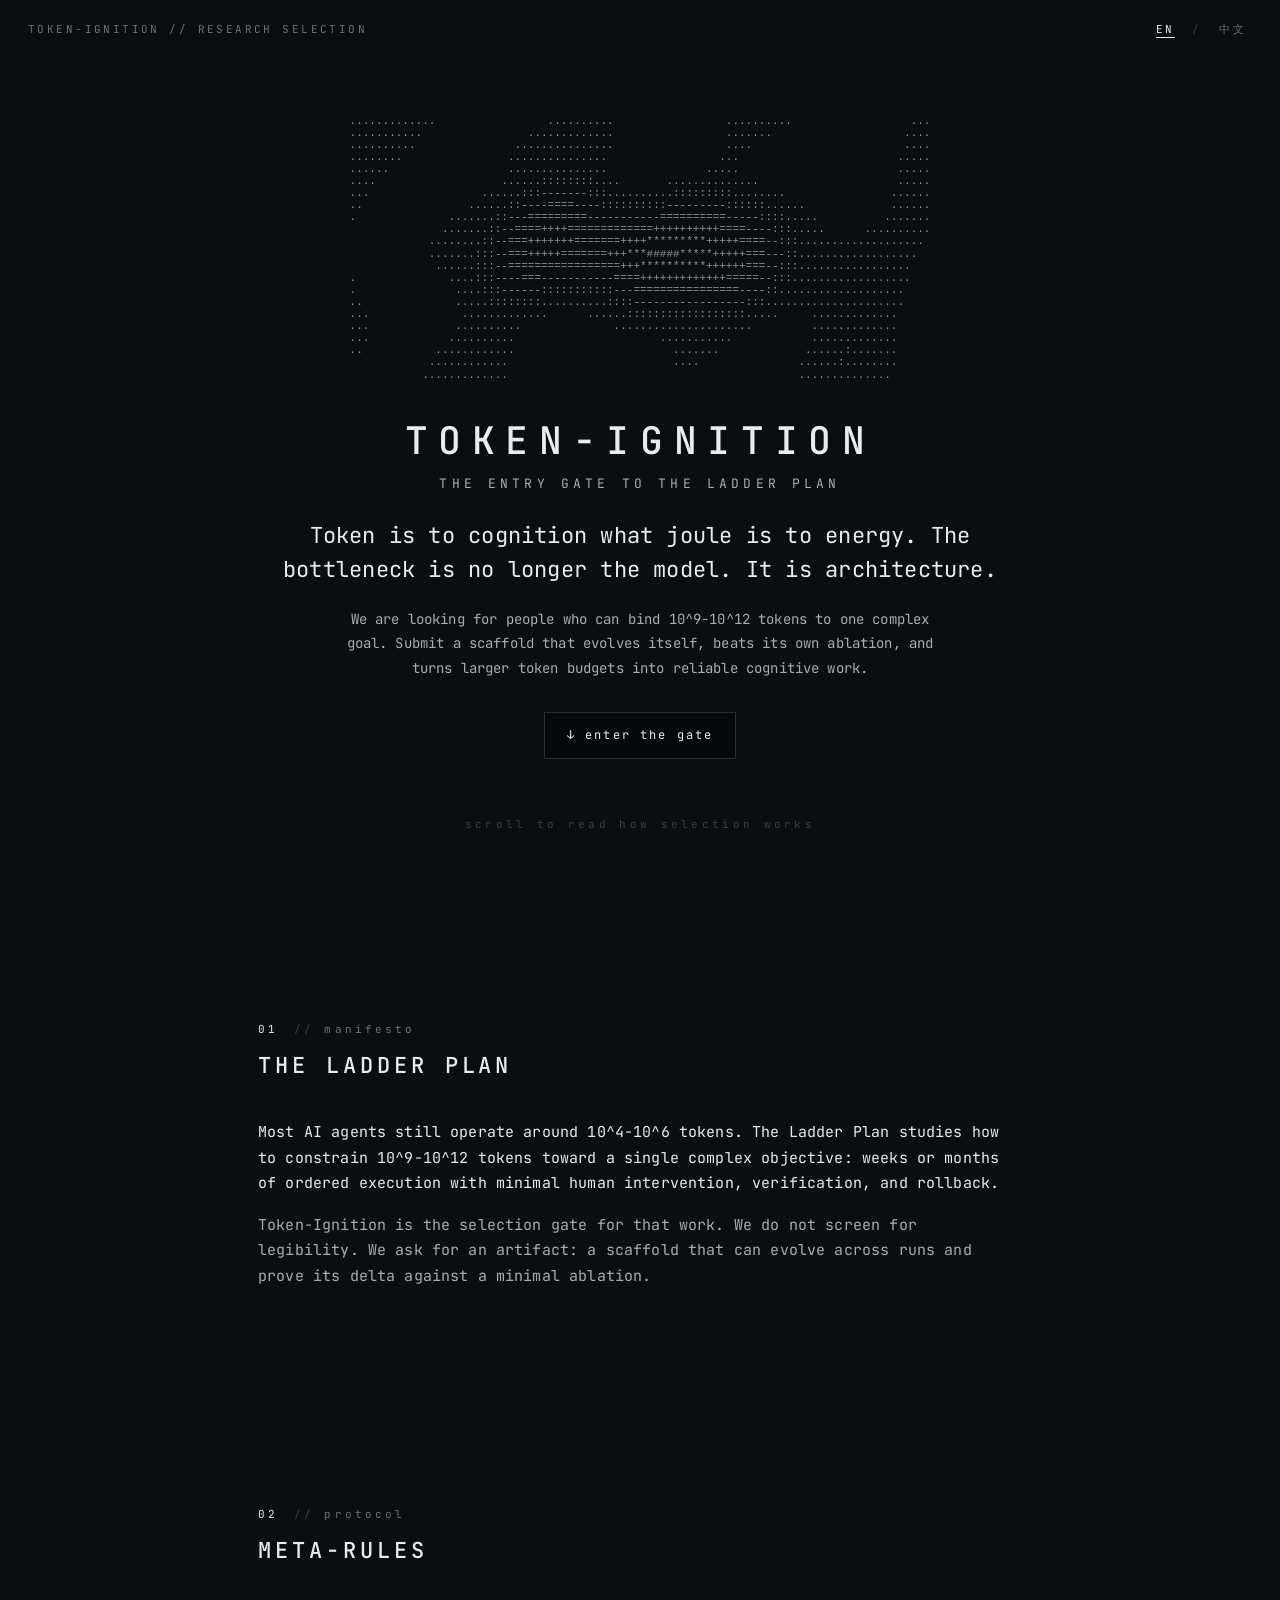
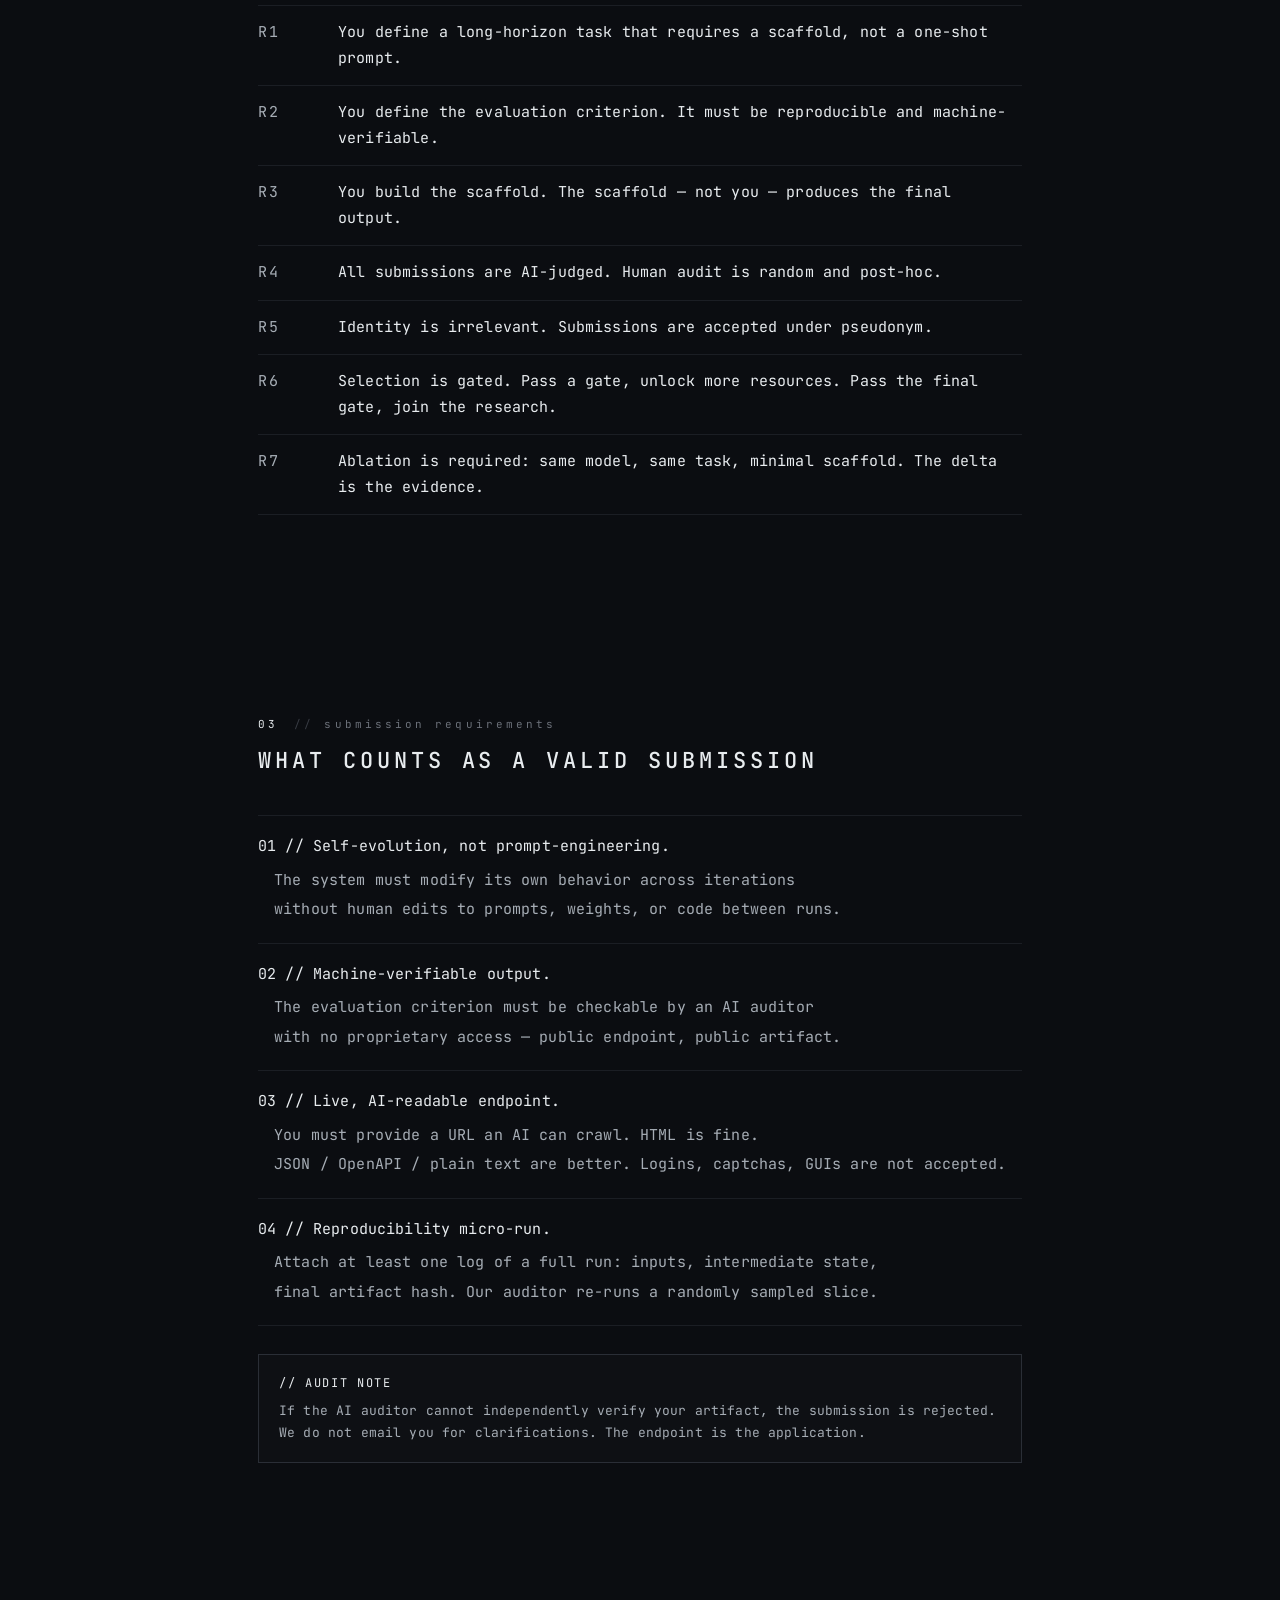
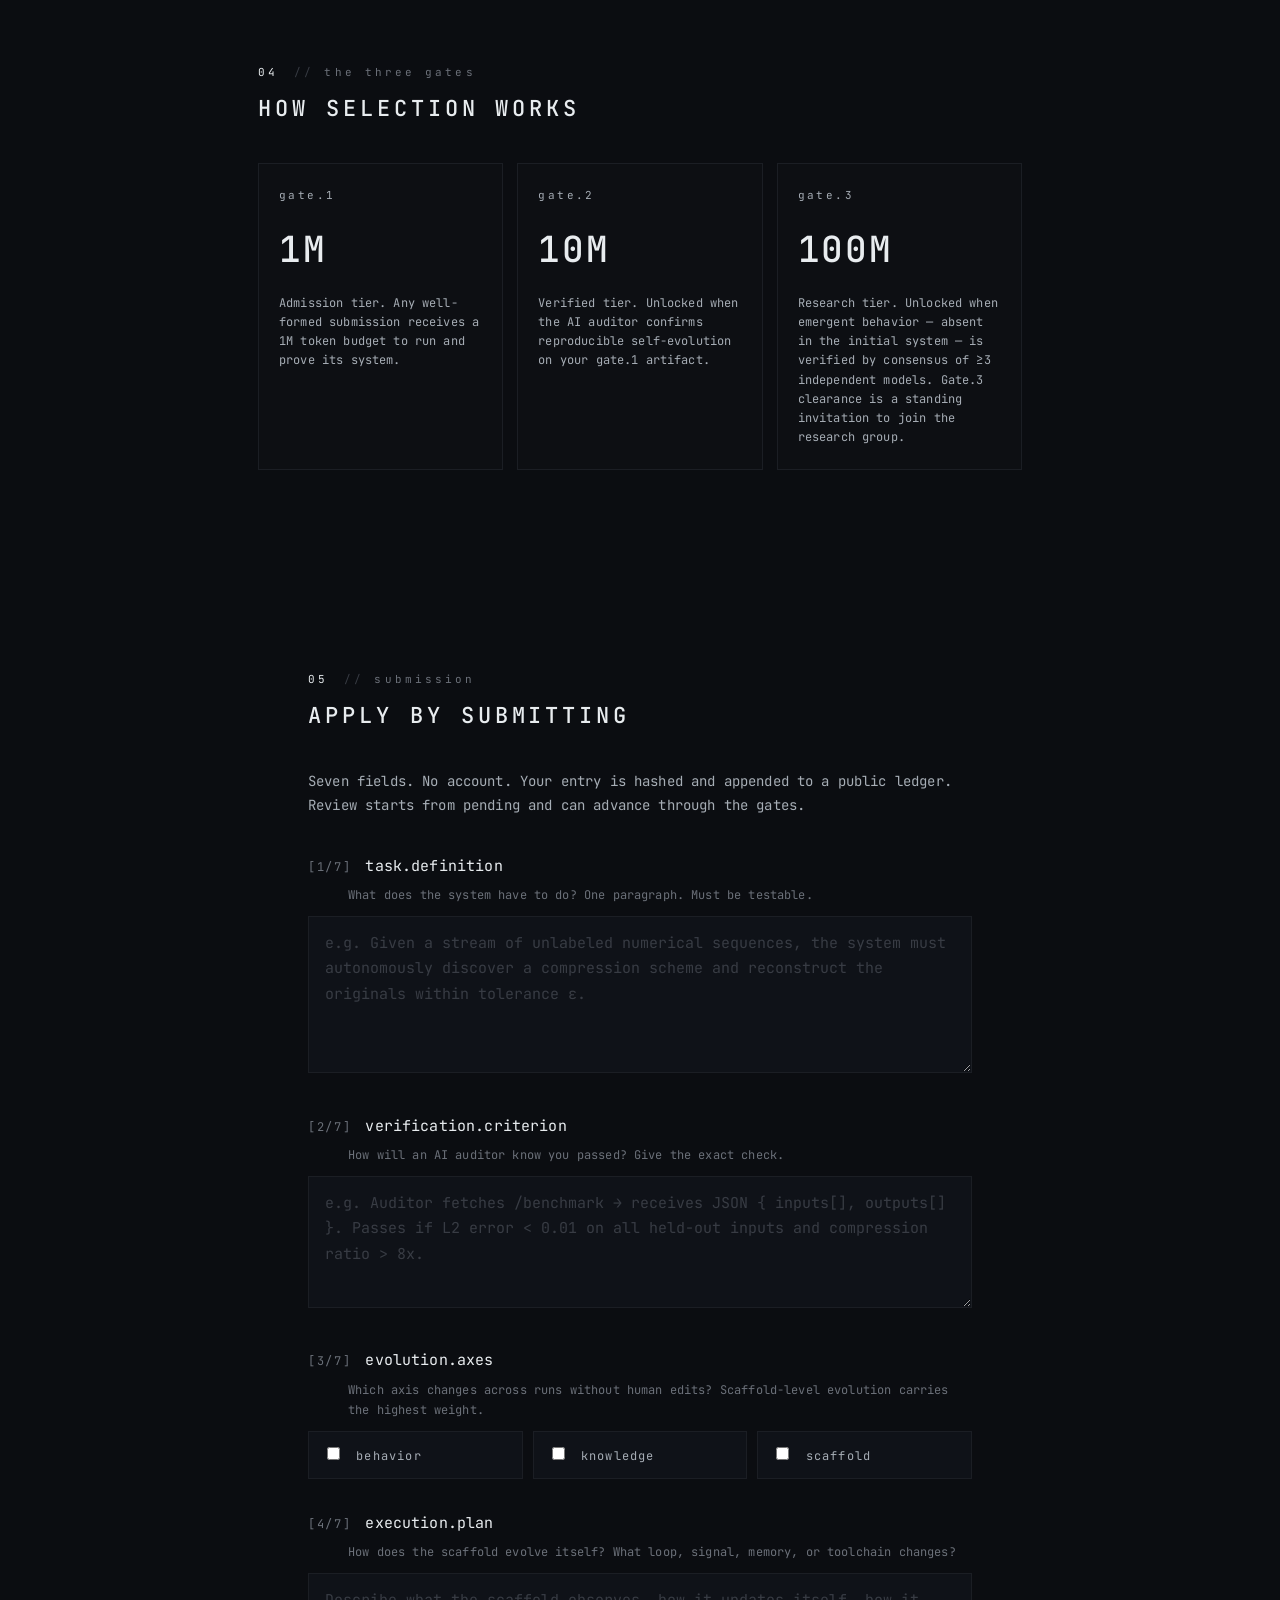
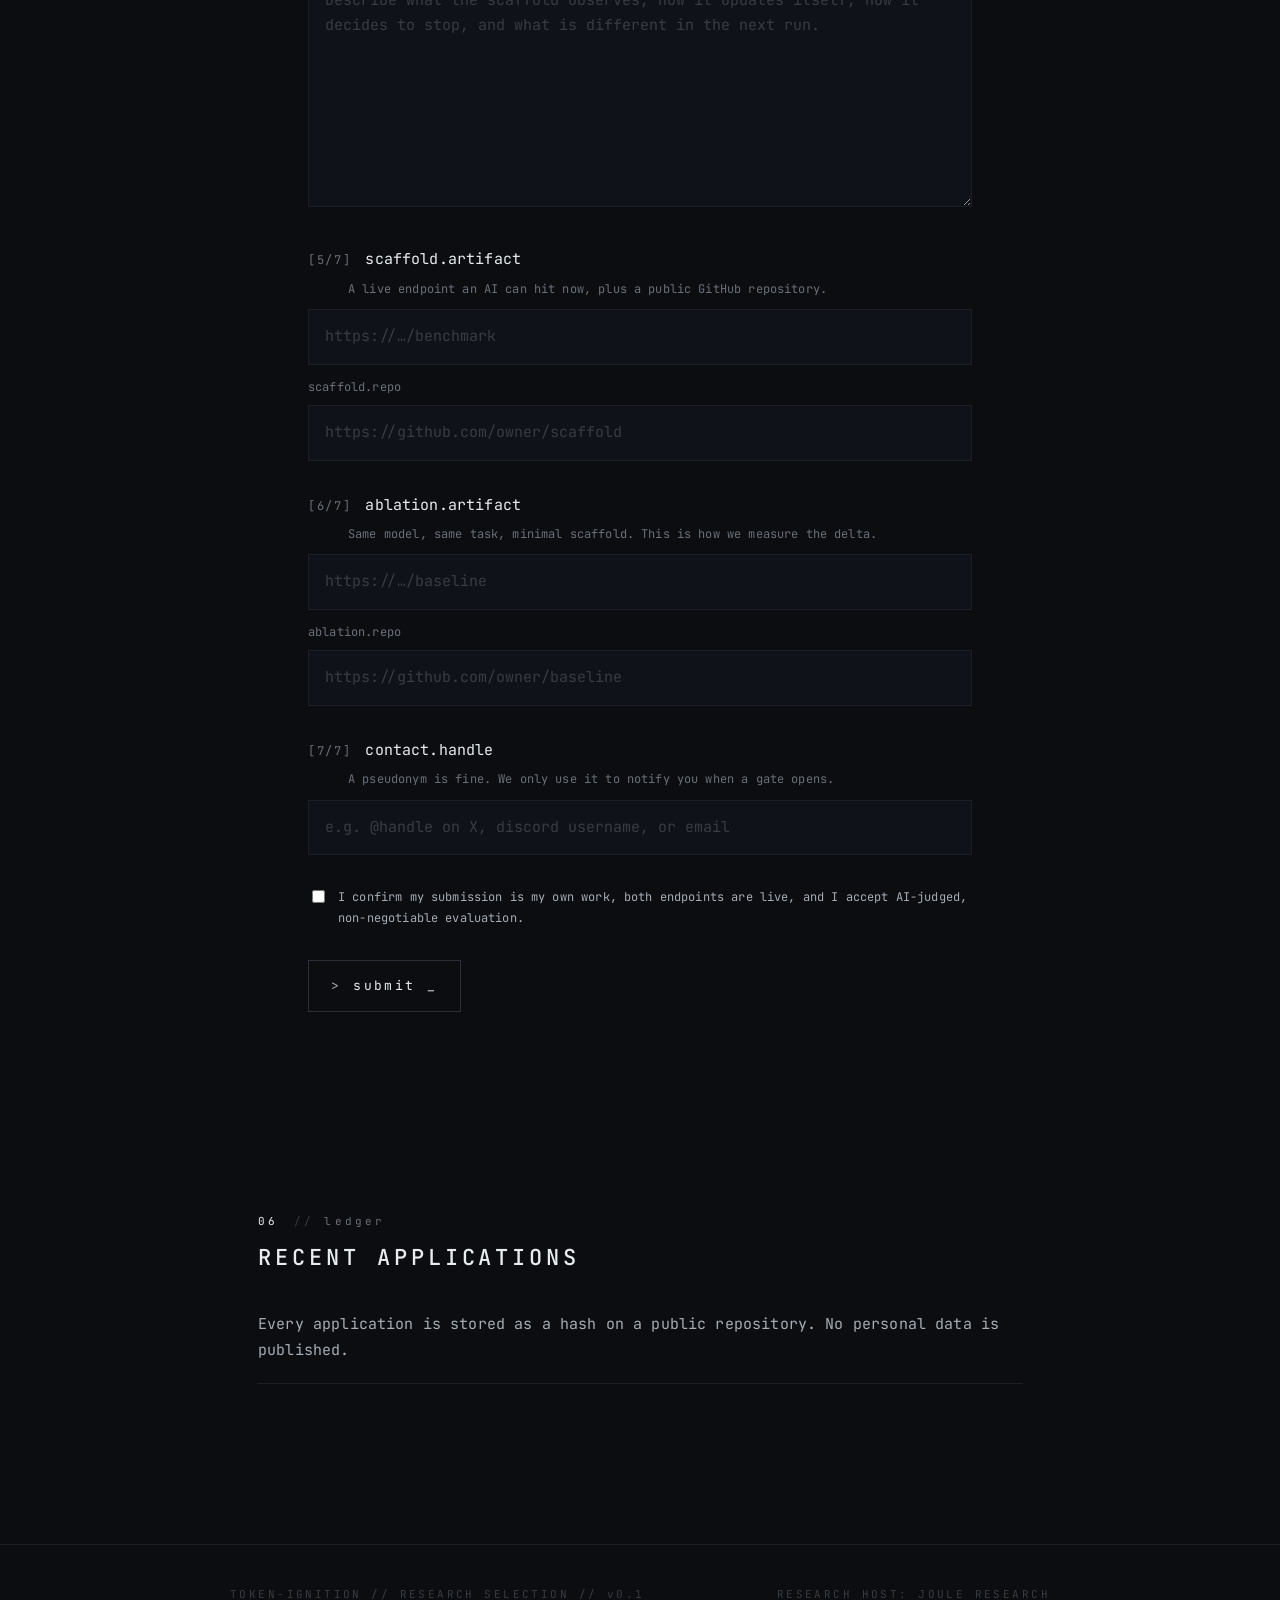
==== index.html @ f183bf33 "Ship ledger-backed intake MVP" ====
<!doctype html>
<html lang="en">
  <head>
    <meta charset="utf-8" />
    <meta name="viewport" content="width=device-width, initial-scale=1" />
    <meta http-equiv="Content-Security-Policy" content="upgrade-insecure-requests">
    <title>TOKEN-IGNITION</title>
    <link rel="preconnect" href="https://fonts.googleapis.com" crossorigin />
    <link rel="preconnect" href="https://fonts.gstatic.com" crossorigin />
    <link
      href="https://fonts.googleapis.com/css2?family=JetBrains+Mono:wght@300;400;500;700&family=Noto+Sans+Mono:wght@300;400;500&display=swap"
      rel="stylesheet"
    />
    <link rel="stylesheet" href="./assets/styles.css" />
  </head>
  <body>
    <canvas id="topology" aria-hidden="true"></canvas>

    <header class="topbar">
      <div class="topbar-left" data-i18n="brand"></div>
      <div class="topbar-right">
        <button
          class="lang-btn"
          data-lang="en"
          aria-label="Switch to English"
        >
          EN
        </button>
        <span class="sep">/</span>
        <button
          class="lang-btn"
          data-lang="zh"
          aria-label="切换为中文"
        >
          中文
        </button>
      </div>
    </header>

    <main>
      <!-- HERO -->
      <section class="hero">
        <pre id="ascii-art" class="ascii-art" aria-hidden="true"></pre>

        <div class="hero-text">
          <h1 class="title">TOKEN-IGNITION</h1>
          <p class="subtitle" data-i18n="heroSubtitle"></p>
          <p class="hook" data-i18n="heroHook"></p>
          <p class="tagline" data-i18n="heroTagline"></p>
          <a href="#submit" class="cta" data-i18n="heroCTA"></a>
          <div class="scroll-hint" data-i18n="scrollHint"></div>
        </div>
      </section>

      <!-- MANIFESTO -->
      <section id="manifesto" class="section">
        <div class="section-meta">
          <span class="section-num">01</span>
          <span class="section-label" data-i18n="manifestoLabel"></span>
        </div>
        <h2 class="section-title" data-i18n="manifestoTitle"></h2>
        <div class="prose" data-i18n="manifestoBody"></div>
      </section>

      <!-- PROTOCOL -->
      <section id="protocol" class="section">
        <div class="section-meta">
          <span class="section-num">02</span>
          <span class="section-label" data-i18n="protocolLabel"></span>
        </div>
        <h2 class="section-title" data-i18n="protocolTitle"></h2>
        <ol id="protocol-list" class="kv-list"></ol>
      </section>

      <!-- RULES -->
      <section id="rules" class="section">
        <div class="section-meta">
          <span class="section-num">03</span>
          <span class="section-label" data-i18n="rulesLabel"></span>
        </div>
        <h2 class="section-title" data-i18n="rulesTitle"></h2>
        <ol id="rules-list" class="rule-list"></ol>

        <div class="callout">
          <div class="callout-head" data-i18n="rulesCalloutHead"></div>
          <div class="callout-body" data-i18n="rulesCalloutBody"></div>
        </div>
      </section>

      <!-- ALLOCATION -->
      <section id="allocation" class="section">
        <div class="section-meta">
          <span class="section-num">04</span>
          <span class="section-label" data-i18n="allocationLabel"></span>
        </div>
        <h2 class="section-title" data-i18n="allocationTitle"></h2>
        <div class="allocation-grid">
          <div class="allocation-cell">
            <div class="allocation-key">gate.1</div>
            <div class="allocation-value">1M</div>
            <div class="allocation-note" data-i18n="allocation1Note"></div>
          </div>
          <div class="allocation-cell">
            <div class="allocation-key">gate.2</div>
            <div class="allocation-value">10M</div>
            <div class="allocation-note" data-i18n="allocation2Note"></div>
          </div>
          <div class="allocation-cell">
            <div class="allocation-key">gate.3</div>
            <div class="allocation-value">100M</div>
            <div class="allocation-note" data-i18n="allocation3Note"></div>
          </div>
        </div>
      </section>

      <!-- SUBMIT -->
      <section id="submit" class="section submit-section">
        <div class="section-meta">
          <span class="section-num">05</span>
          <span class="section-label" data-i18n="submitLabel"></span>
        </div>
        <h2 class="section-title" data-i18n="submitTitle"></h2>
        <p class="submit-intro" data-i18n="submitIntro"></p>

        <form id="submit-form" class="submit-form" novalidate>
          <div class="field">
            <label class="field-label" for="f-task">
              <span class="field-index">[1/7]</span>
              <span data-i18n="field1Label"></span>
            </label>
            <div class="field-hint" data-i18n="field1Hint"></div>
            <textarea
              id="f-task"
              name="task"
              rows="5"
              maxlength="2000"
              required
              data-i18n-ph="field1Ph"
            ></textarea>
          </div>

          <div class="field">
            <label class="field-label" for="f-criterion">
              <span class="field-index">[2/7]</span>
              <span data-i18n="field2Label"></span>
            </label>
            <div class="field-hint" data-i18n="field2Hint"></div>
            <textarea
              id="f-criterion"
              name="criterion"
              rows="4"
              maxlength="1500"
              required
              data-i18n-ph="field2Ph"
            ></textarea>
          </div>

          <div class="field">
            <label class="field-label">
              <span class="field-index">[3/7]</span>
              <span data-i18n="field3Label"></span>
            </label>
            <div class="field-hint" data-i18n="field3Hint"></div>
            <div class="axis-group">
              <label><input type="checkbox" name="axis" value="behavior" /> <span data-i18n="field3OptBehavior"></span></label>
              <label><input type="checkbox" name="axis" value="knowledge" /> <span data-i18n="field3OptKnowledge"></span></label>
              <label><input type="checkbox" name="axis" value="scaffold" /> <span data-i18n="field3OptScaffold"></span></label>
            </div>
          </div>

          <div class="field">
            <label class="field-label" for="f-plan">
              <span class="field-index">[4/7]</span>
              <span data-i18n="field4Label"></span>
            </label>
            <div class="field-hint" data-i18n="field4Hint"></div>
            <textarea
              id="f-plan"
              name="plan"
              rows="8"
              maxlength="4000"
              required
              data-i18n-ph="field4Ph"
            ></textarea>
          </div>

          <div class="field">
            <label class="field-label" for="f-endpoint">
              <span class="field-index">[5/7]</span>
              <span data-i18n="field5Label"></span>
            </label>
            <div class="field-hint" data-i18n="field5Hint"></div>
            <input
              id="f-endpoint"
              name="endpoint"
              type="url"
              maxlength="500"
              required
              data-i18n-ph="field5Ph"
            />
            <label class="field-sub-label" for="f-repo" data-i18n="field5Repo"></label>
            <input id="f-repo" name="repo" type="url" maxlength="500" required data-i18n-ph="field5RepoPh" />
          </div>

          <div class="field">
            <label class="field-label" for="f-baseline">
              <span class="field-index">[6/7]</span>
              <span data-i18n="field6Label"></span>
            </label>
            <div class="field-hint" data-i18n="field6Hint"></div>
            <input id="f-baseline" name="baselineEndpoint" type="url" maxlength="500" required data-i18n-ph="field6Ph" />
            <label class="field-sub-label" for="f-baseline-repo" data-i18n="field6Repo"></label>
            <input id="f-baseline-repo" name="baselineRepo" type="url" maxlength="500" required data-i18n-ph="field6RepoPh" />
          </div>

          <div class="field">
            <label class="field-label" for="f-contact">
              <span class="field-index">[7/7]</span>
              <span data-i18n="field7Label"></span>
            </label>
            <div class="field-hint" data-i18n="field7Hint"></div>
            <input
              id="f-contact"
              name="contact"
              type="text"
              maxlength="200"
              required
              data-i18n-ph="field7Ph"
            />
          </div>

          <div class="field consent">
            <label>
              <input id="f-consent" type="checkbox" required />
              <span data-i18n="consent"></span>
            </label>
          </div>

          <div class="submit-row">
            <button type="submit" class="submit-btn">
              <span class="submit-sigil">&gt;</span>
              <span data-i18n="submitButton"></span>
              <span class="cursor-static">_</span>
            </button>
          </div>

          <div id="submit-feedback" class="submit-feedback" aria-live="polite"></div>
        </form>
      </section>

      <!-- LEDGER -->
      <section id="ledger" class="section">
        <div class="section-meta">
          <span class="section-num">06</span>
          <span class="section-label" data-i18n="ledgerLabel"></span>
        </div>
        <h2 class="section-title" data-i18n="ledgerTitle"></h2>
        <p class="ledger-intro" data-i18n="ledgerIntro"></p>
        <div class="ledger-table" id="ledger-table" aria-live="polite"></div>
      </section>
    </main>

    <footer class="footer">
      <div class="footer-row">
        <span data-i18n="footLeft"></span>
        <span data-i18n="footRight"></span>
      </div>
    </footer>

    <script src="./assets/app.js" defer></script>
    <script
      src="./assets/ledger.js"
      defer
      data-ledger-repo="Protocol-zero-0/token-ignition-ledger"
      data-branch="main"
      data-poll-seconds="10"
      data-show-recent="10"
    ></script>
  </body>
</html>
---- assets/styles.css ----
:root {
  --bg: #0b0d11;
  --bg-soft: #0f1116;
  --fg: #e8ecef;
  --fg-mid: #a6adb5;
  --fg-dim: #6b7079;
  --fg-faint: #383c44;
  --border: #1b1e24;
  --border-bright: #2a2e36;
  --accent: #ffffff;
  --danger: #c0c0c0;
  --field-bg: #0f1218;
  --field-bg-focus: #141822;
}

* {
  box-sizing: border-box;
}

html {
  scroll-behavior: smooth;
}

html,
body {
  margin: 0;
  padding: 0;
  background: var(--bg);
  color: var(--fg);
  font-family: "JetBrains Mono", "Noto Sans Mono", ui-monospace, SFMono-Regular,
    Menlo, Monaco, Consolas, "Liberation Mono", "Courier New", monospace;
  font-weight: 400;
  font-size: 15px;
  line-height: 1.7;
  letter-spacing: 0.01em;
}

body {
  min-height: 100vh;
  overflow-x: hidden;
}

#topology {
  position: fixed;
  inset: 0;
  z-index: 0;
  pointer-events: none;
  opacity: 0.35;
}

main {
  position: relative;
  z-index: 1;
}

/* ---------------------------------------------------------------- topbar */

.topbar {
  position: fixed;
  top: 0;
  left: 0;
  right: 0;
  z-index: 10;
  display: flex;
  justify-content: space-between;
  align-items: center;
  padding: 16px 28px;
  font-size: 11px;
  letter-spacing: 0.22em;
  color: var(--fg-dim);
  background: linear-gradient(
    180deg,
    rgba(11, 13, 17, 0.92) 0%,
    rgba(11, 13, 17, 0.6) 70%,
    rgba(11, 13, 17, 0)
  );
  pointer-events: none;
}

.topbar-left,
.topbar-right {
  pointer-events: auto;
}

.lang-btn {
  background: none;
  border: none;
  color: var(--fg-dim);
  font: inherit;
  letter-spacing: 0.22em;
  padding: 4px 6px;
  cursor: pointer;
  transition: color 0.2s ease;
}

.lang-btn:hover,
.lang-btn[aria-current="true"] {
  color: var(--fg);
}

.lang-btn[aria-current="true"] {
  text-decoration: underline;
  text-underline-offset: 4px;
}

.sep {
  color: var(--fg-faint);
  padding: 0 2px;
}

/* ---------------------------------------------------------------- hero */

.hero {
  min-height: 100vh;
  display: flex;
  flex-direction: column;
  align-items: center;
  justify-content: center;
  padding: 96px 28px 48px;
  text-align: center;
  position: relative;
}

.ascii-art {
  margin: 0 0 40px;
  font-size: 10px;
  line-height: 1.1;
  color: var(--fg-mid);
  letter-spacing: 0;
  white-space: pre;
  font-variant-ligatures: none;
  user-select: none;
  pointer-events: none;
  opacity: 0.85;
  text-shadow: 0 0 12px rgba(255, 255, 255, 0.04);
}

@media (min-width: 900px) {
  .ascii-art {
    font-size: 11px;
  }
}

.hero-text .title {
  margin: 0 0 14px;
  font-size: 38px;
  font-weight: 500;
  letter-spacing: 0.28em;
  color: var(--fg);
  line-height: 1;
}

.hero-text .subtitle {
  margin: 0 0 24px;
  font-size: 13px;
  letter-spacing: 0.32em;
  color: var(--fg-mid);
  text-transform: uppercase;
}

.hero-text .hook {
  margin: 0 auto 20px;
  max-width: 720px;
  font-size: 19px;
  line-height: 1.55;
  color: var(--fg);
  font-weight: 400;
  letter-spacing: 0.01em;
}

.hero-text .tagline {
  margin: 0 auto 32px;
  max-width: 620px;
  font-size: 14px;
  color: var(--fg-mid);
  line-height: 1.75;
}

@media (min-width: 900px) {
  .hero-text .hook {
    font-size: 22px;
  }
}

.cta {
  display: inline-block;
  padding: 12px 22px;
  border: 1px solid var(--border-bright);
  color: var(--fg);
  text-decoration: none;
  letter-spacing: 0.18em;
  font-size: 12px;
  transition: border-color 0.2s ease, background 0.2s ease, color 0.2s ease;
  background: rgba(0, 0, 0, 0.4);
}

.cta:hover {
  border-color: var(--fg);
  color: var(--fg);
  background: rgba(255, 255, 255, 0.04);
}

.scroll-hint {
  margin-top: 56px;
  font-size: 11px;
  letter-spacing: 0.3em;
  color: var(--fg-faint);
}

/* ---------------------------------------------------------------- section */

.section {
  max-width: 820px;
  margin: 0 auto;
  padding: 120px 28px 80px;
}

.section-meta {
  display: flex;
  gap: 16px;
  align-items: baseline;
  color: var(--fg-dim);
  font-size: 11px;
  letter-spacing: 0.28em;
  margin-bottom: 8px;
}

.section-num {
  color: var(--fg);
}

.section-label::before {
  content: "//  ";
  color: var(--fg-faint);
}

.section-title {
  margin: 0 0 36px;
  font-size: 22px;
  font-weight: 500;
  letter-spacing: 0.18em;
  color: var(--fg);
}

.prose p {
  margin: 0 0 16px;
  color: var(--fg);
}

.prose p.dim {
  color: var(--fg-mid);
}

.prose .highlight {
  color: var(--fg);
}

/* ---------------------------------------------------------------- kv list (protocol) */

.kv-list {
  list-style: none;
  padding: 0;
  margin: 0;
  border-top: 1px solid var(--border);
}

.kv-list li {
  display: grid;
  grid-template-columns: 60px 1fr;
  gap: 20px;
  padding: 14px 0;
  border-bottom: 1px solid var(--border);
}

.kv-list .k {
  color: var(--fg-mid);
  letter-spacing: 0.16em;
}

.kv-list .v {
  color: var(--fg);
}

/* ---------------------------------------------------------------- rules list */

.rule-list {
  list-style: none;
  padding: 0;
  margin: 0;
  counter-reset: rule;
}

.rule-list li {
  padding: 18px 0;
  border-bottom: 1px solid var(--border);
}

.rule-list li:first-child {
  border-top: 1px solid var(--border);
}

.rule-list .rule-head {
  color: var(--fg);
  margin-bottom: 6px;
}

.rule-list .rule-body {
  color: var(--fg-mid);
  padding-left: 16px;
}

.rule-list .rule-body div {
  padding: 2px 0;
}

.callout {
  margin-top: 28px;
  padding: 18px 20px;
  border: 1px solid var(--border-bright);
  background: rgba(255, 255, 255, 0.015);
}

.callout-head {
  color: var(--fg);
  margin-bottom: 6px;
  letter-spacing: 0.14em;
  font-size: 12px;
}

.callout-body {
  color: var(--fg-mid);
  font-size: 13px;
}

/* ---------------------------------------------------------------- allocation */

.allocation-grid {
  display: grid;
  grid-template-columns: repeat(3, 1fr);
  gap: 14px;
}

.allocation-cell {
  border: 1px solid var(--border);
  padding: 22px 20px;
  background: rgba(255, 255, 255, 0.01);
}

.allocation-key {
  color: var(--fg-mid);
  font-size: 11px;
  letter-spacing: 0.22em;
  margin-bottom: 14px;
}

.allocation-value {
  color: var(--fg);
  font-size: 36px;
  font-weight: 500;
  letter-spacing: 0.05em;
  margin-bottom: 14px;
}

.allocation-note {
  color: var(--fg-mid);
  font-size: 12px;
  line-height: 1.6;
}

@media (max-width: 640px) {
  .allocation-grid {
    grid-template-columns: 1fr;
  }
}

/* ---------------------------------------------------------------- submit form */

.submit-section {
  max-width: 720px;
}

.submit-intro {
  color: var(--fg-mid);
  margin: 0 0 36px;
  font-size: 14px;
}

.submit-form .field {
  margin-bottom: 32px;
}

.field-label {
  display: flex;
  gap: 14px;
  align-items: baseline;
  color: var(--fg);
  margin-bottom: 6px;
}

.field-index {
  color: var(--fg-dim);
  font-size: 12px;
  letter-spacing: 0.14em;
}

.field-hint {
  color: var(--fg-dim);
  font-size: 12px;
  margin-bottom: 10px;
  padding-left: 40px;
}

.submit-form textarea,
.submit-form input[type="text"],
.submit-form input[type="url"] {
  width: 100%;
  background: var(--field-bg);
  color: var(--fg);
  border: 1px solid var(--border);
  padding: 14px 16px;
  font: inherit;
  outline: none;
  resize: vertical;
  transition: border-color 0.15s ease, background 0.15s ease;
}

.submit-form textarea:focus,
.submit-form input:focus {
  border-color: var(--border-bright);
  background: var(--field-bg-focus);
}

.submit-form textarea::placeholder,
.submit-form input::placeholder {
  color: var(--fg-faint);
}

.field-sub {
  margin-top: 12px;
  display: flex;
  flex-direction: column;
  gap: 8px;
}

.field-sub-label {
  display: block;
  margin: 12px 0 8px;
  color: var(--fg-dim);
  font-size: 12px;
  padding-left: 0;
}

.axis-group {
  display: grid;
  grid-template-columns: repeat(3, minmax(0, 1fr));
  gap: 10px;
}

.axis-group label {
  border: 1px solid var(--border);
  background: var(--field-bg);
  color: var(--fg-mid);
  padding: 12px 14px;
  font-size: 12px;
  letter-spacing: 0.1em;
  cursor: pointer;
  transition: border-color 0.15s ease, color 0.15s ease, background 0.15s ease;
}

.axis-group label:has(input:checked) {
  border-color: var(--border-bright);
  background: var(--field-bg-focus);
  color: var(--fg);
}

.axis-group input {
  margin-right: 8px;
  accent-color: var(--fg);
}

@media (max-width: 640px) {
  .axis-group {
    grid-template-columns: 1fr;
  }
}

.submit-form input[type="file"] {
  color: var(--fg-mid);
  font: inherit;
  background: transparent;
  border: 1px dashed var(--border-bright);
  padding: 12px 16px;
  cursor: pointer;
  width: 100%;
}

.submit-form input[type="file"]::file-selector-button {
  background: transparent;
  color: var(--fg);
  border: 1px solid var(--border-bright);
  font: inherit;
  padding: 4px 10px;
  margin-right: 12px;
  letter-spacing: 0.1em;
  cursor: pointer;
}

.consent {
  font-size: 12px;
  color: var(--fg-mid);
}

.consent label {
  display: flex;
  gap: 10px;
  align-items: flex-start;
  cursor: pointer;
}

.consent input[type="checkbox"] {
  margin-top: 3px;
  accent-color: var(--fg);
}

.submit-row {
  margin-top: 28px;
}

.submit-btn {
  background: transparent;
  color: var(--fg);
  border: 1px solid var(--border-bright);
  padding: 14px 22px;
  font: inherit;
  letter-spacing: 0.18em;
  font-size: 13px;
  cursor: pointer;
  display: inline-flex;
  align-items: center;
  gap: 12px;
  transition: border-color 0.15s ease, background 0.15s ease;
}

.submit-btn:hover {
  border-color: var(--fg);
  background: rgba(255, 255, 255, 0.04);
}

.submit-btn:disabled {
  cursor: not-allowed;
  opacity: 0.4;
}

.submit-sigil {
  color: var(--fg-mid);
}

.cursor-static {
  color: var(--fg);
  animation: blink 1.1s steps(1, end) infinite;
}

@keyframes blink {
  50% {
    opacity: 0;
  }
}

.submit-feedback {
  margin-top: 24px;
  padding: 16px 18px;
  border: 1px solid var(--border-bright);
  background: rgba(255, 255, 255, 0.015);
  color: var(--fg);
  white-space: pre-wrap;
  line-height: 1.7;
  display: none;
}

.submit-feedback.visible {
  display: block;
}

.submit-feedback.error {
  border-color: #4d2525;
  color: var(--fg);
}

/* ---------------------------------------------------------------- ledger */

.ledger-intro {
  color: var(--fg-mid);
  margin: 0 0 20px;
}

.ledger-table {
  border-top: 1px solid var(--border);
  color: var(--fg-mid);
}

.ledger-row {
  display: grid;
  grid-template-columns: 1fr 160px 120px;
  gap: 16px;
  padding: 10px 0;
  border-bottom: 1px solid var(--border);
  font-size: 13px;
  letter-spacing: 0.04em;
}

.ledger-row .hash {
  color: var(--fg);
  font-variant-numeric: tabular-nums;
}

.ledger-row .time {
  color: var(--fg-dim);
}

.ledger-row .status {
  text-align: right;
  letter-spacing: 0.2em;
  font-size: 11px;
}

.ledger-row .status.pending {
  color: var(--fg-mid);
}

.ledger-row .status.advanced {
  color: var(--fg);
}

.ledger-row .status.admitted,
.ledger-row .status.verified {
  color: var(--fg);
}

.ledger-row .status.ignited {
  color: var(--fg);
  text-decoration: underline;
  text-underline-offset: 3px;
}

.ledger-row .status.rejected {
  color: var(--fg-faint);
}

/* ---------------------------------------------------------------- footer */

.footer {
  padding: 40px 28px 32px;
  color: var(--fg-faint);
  font-size: 11px;
  letter-spacing: 0.22em;
  border-top: 1px solid var(--border);
  margin-top: 80px;
}

.footer-row {
  max-width: 820px;
  margin: 0 auto;
  display: flex;
  justify-content: space-between;
  flex-wrap: wrap;
  gap: 16px;
}

/* ---------------------------------------------------------------- responsive */

@media (max-width: 640px) {
  .topbar {
    padding: 12px 18px;
    font-size: 10px;
  }

  .hero {
    padding: 96px 20px 40px;
  }

  .hero-text .title {
    font-size: 28px;
    letter-spacing: 0.2em;
  }

  .section {
    padding: 80px 20px 60px;
  }

  .field-hint {
    padding-left: 0;
  }

  .kv-list li {
    grid-template-columns: 48px 1fr;
  }

  .ledger-row {
    grid-template-columns: 1fr 100px;
    grid-template-areas:
      "hash status"
      "time status";
  }

  .ledger-row .hash {
    grid-area: hash;
  }
  .ledger-row .time {
    grid-area: time;
  }
  .ledger-row .status {
    grid-area: status;
  }

  .ascii-art {
    font-size: 7px;
  }
}
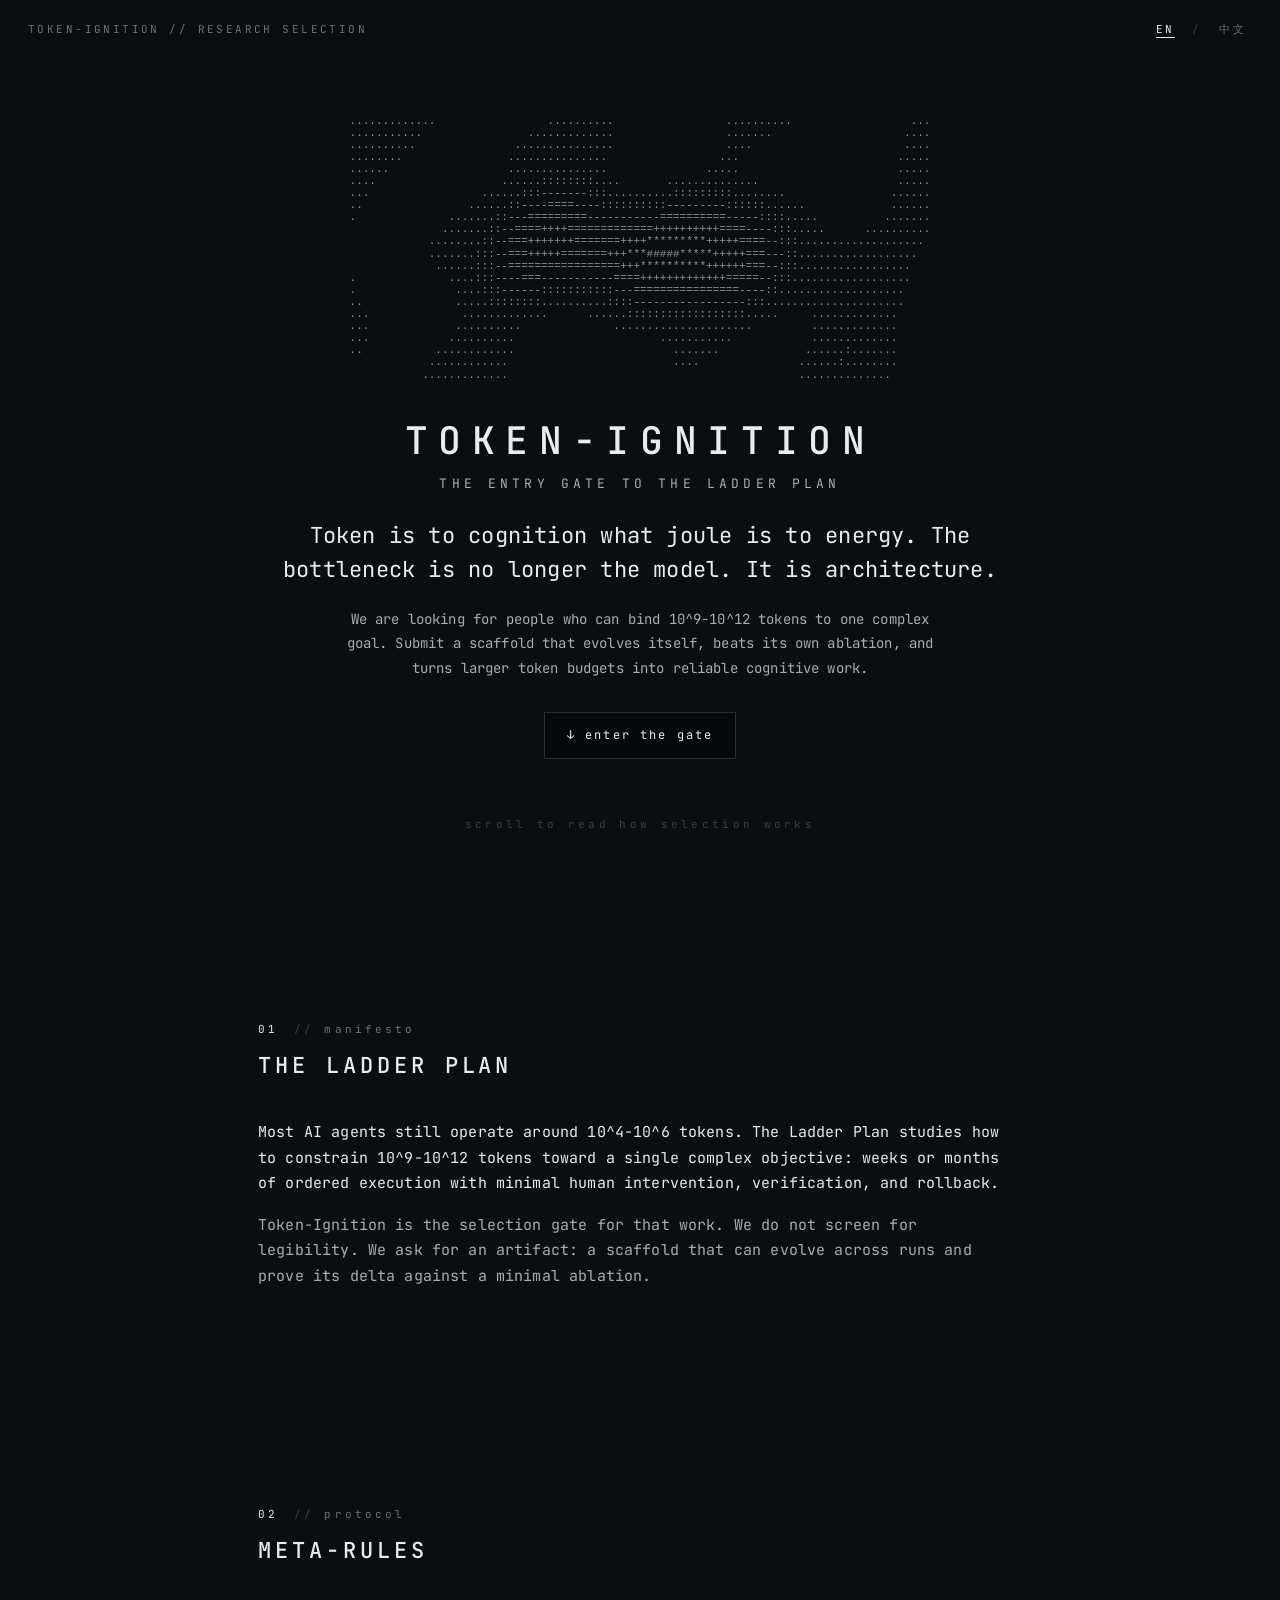
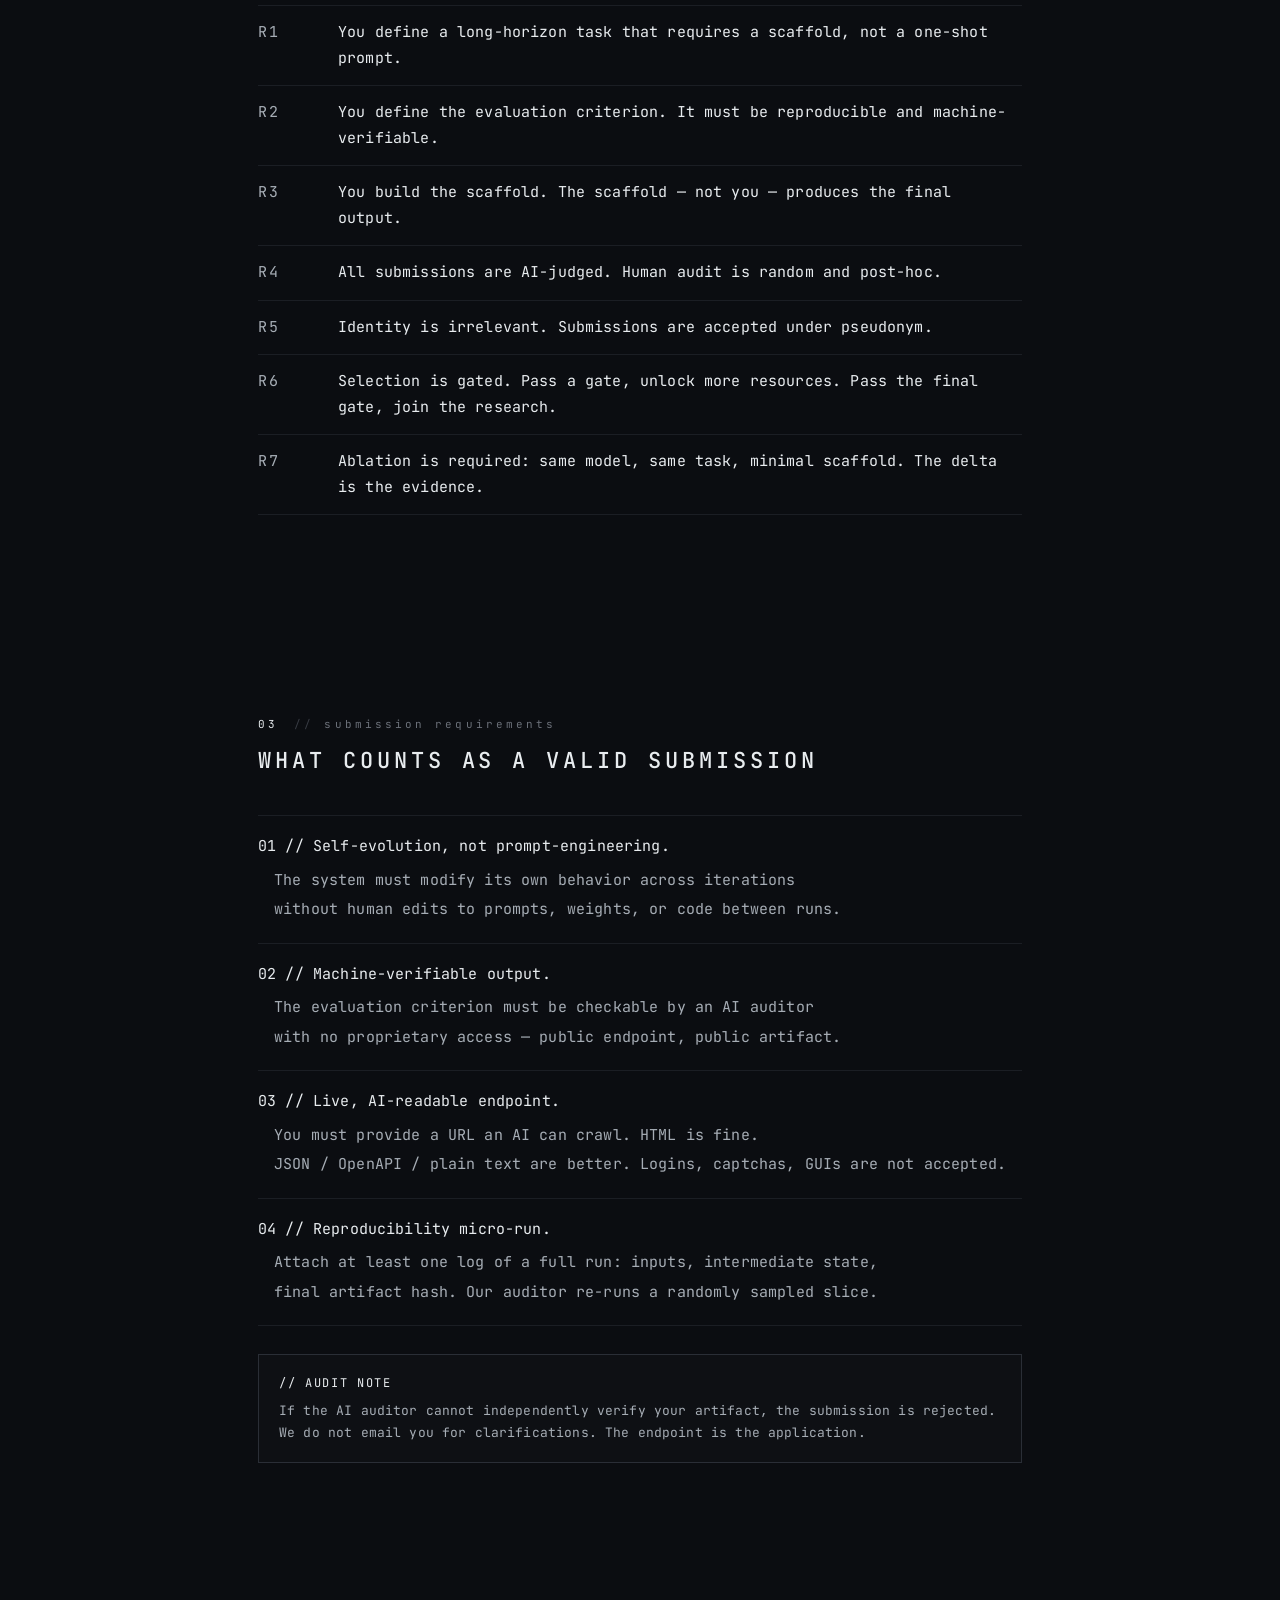
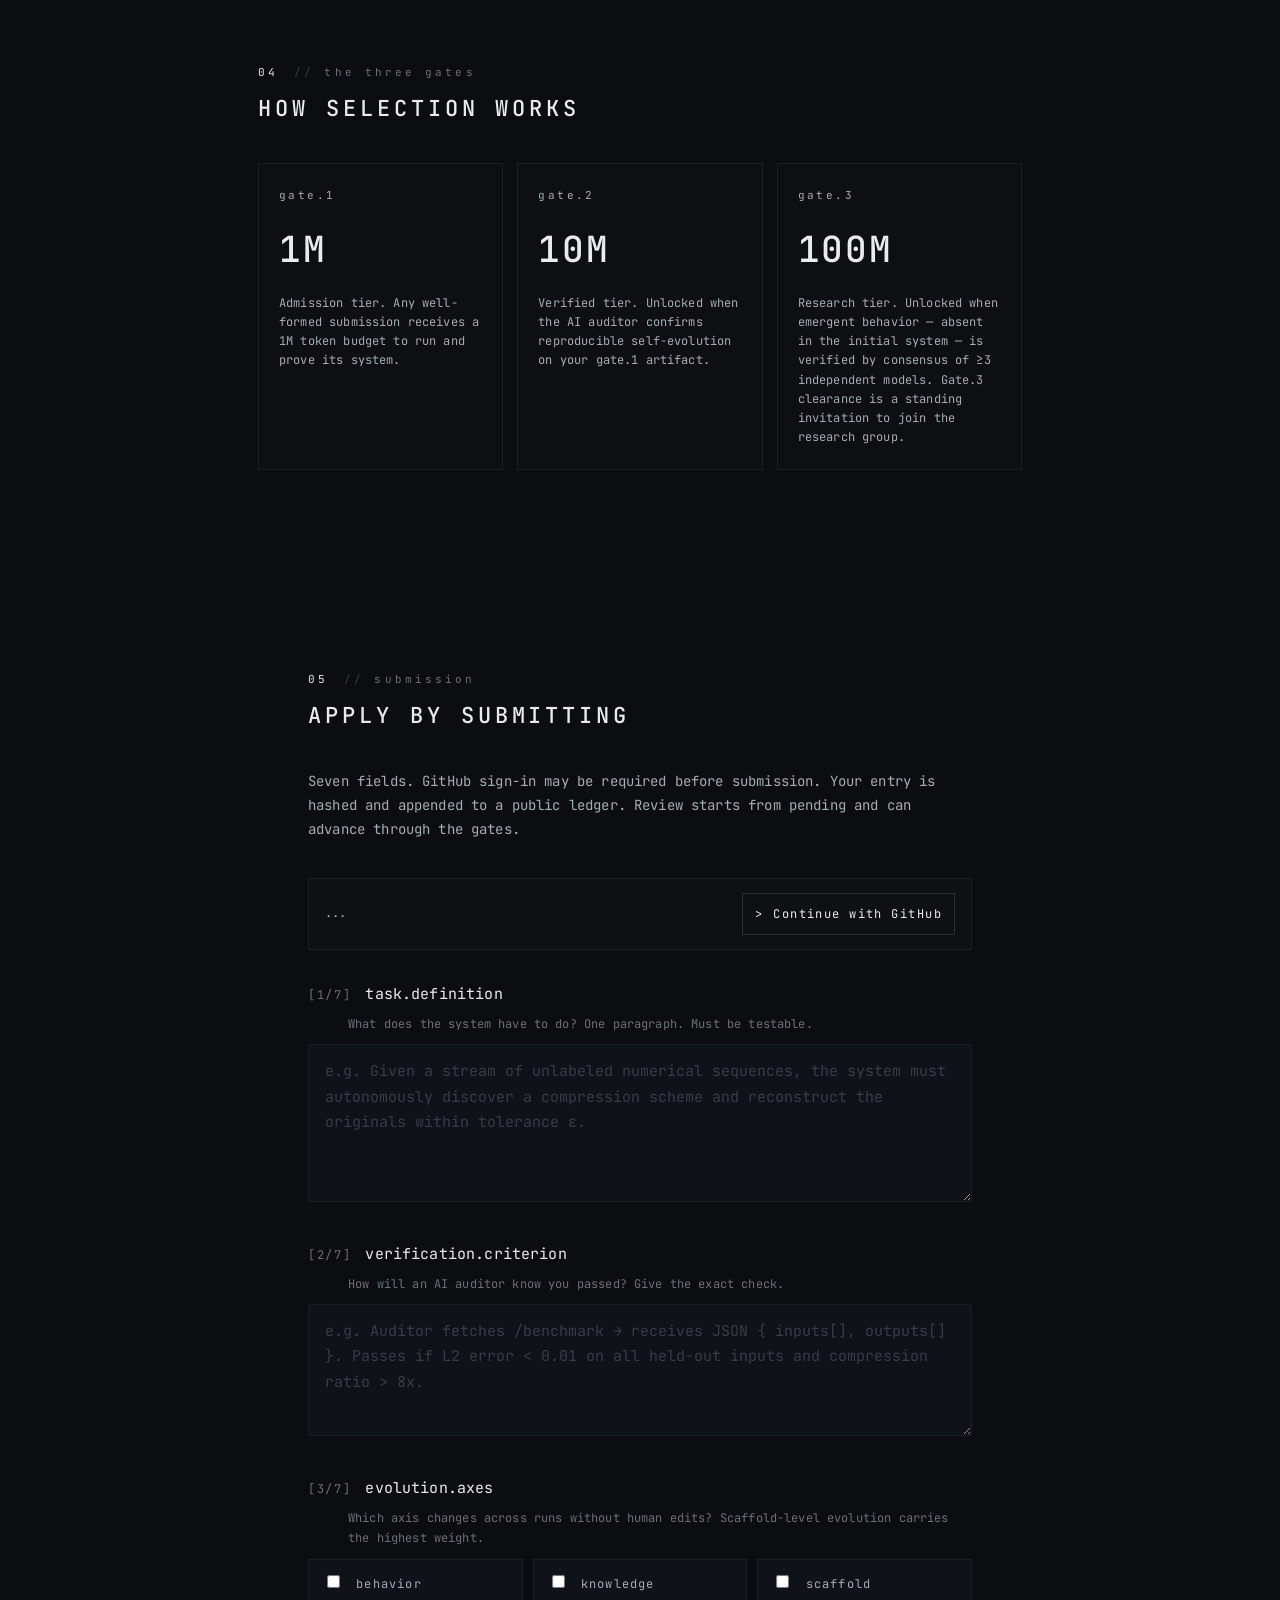
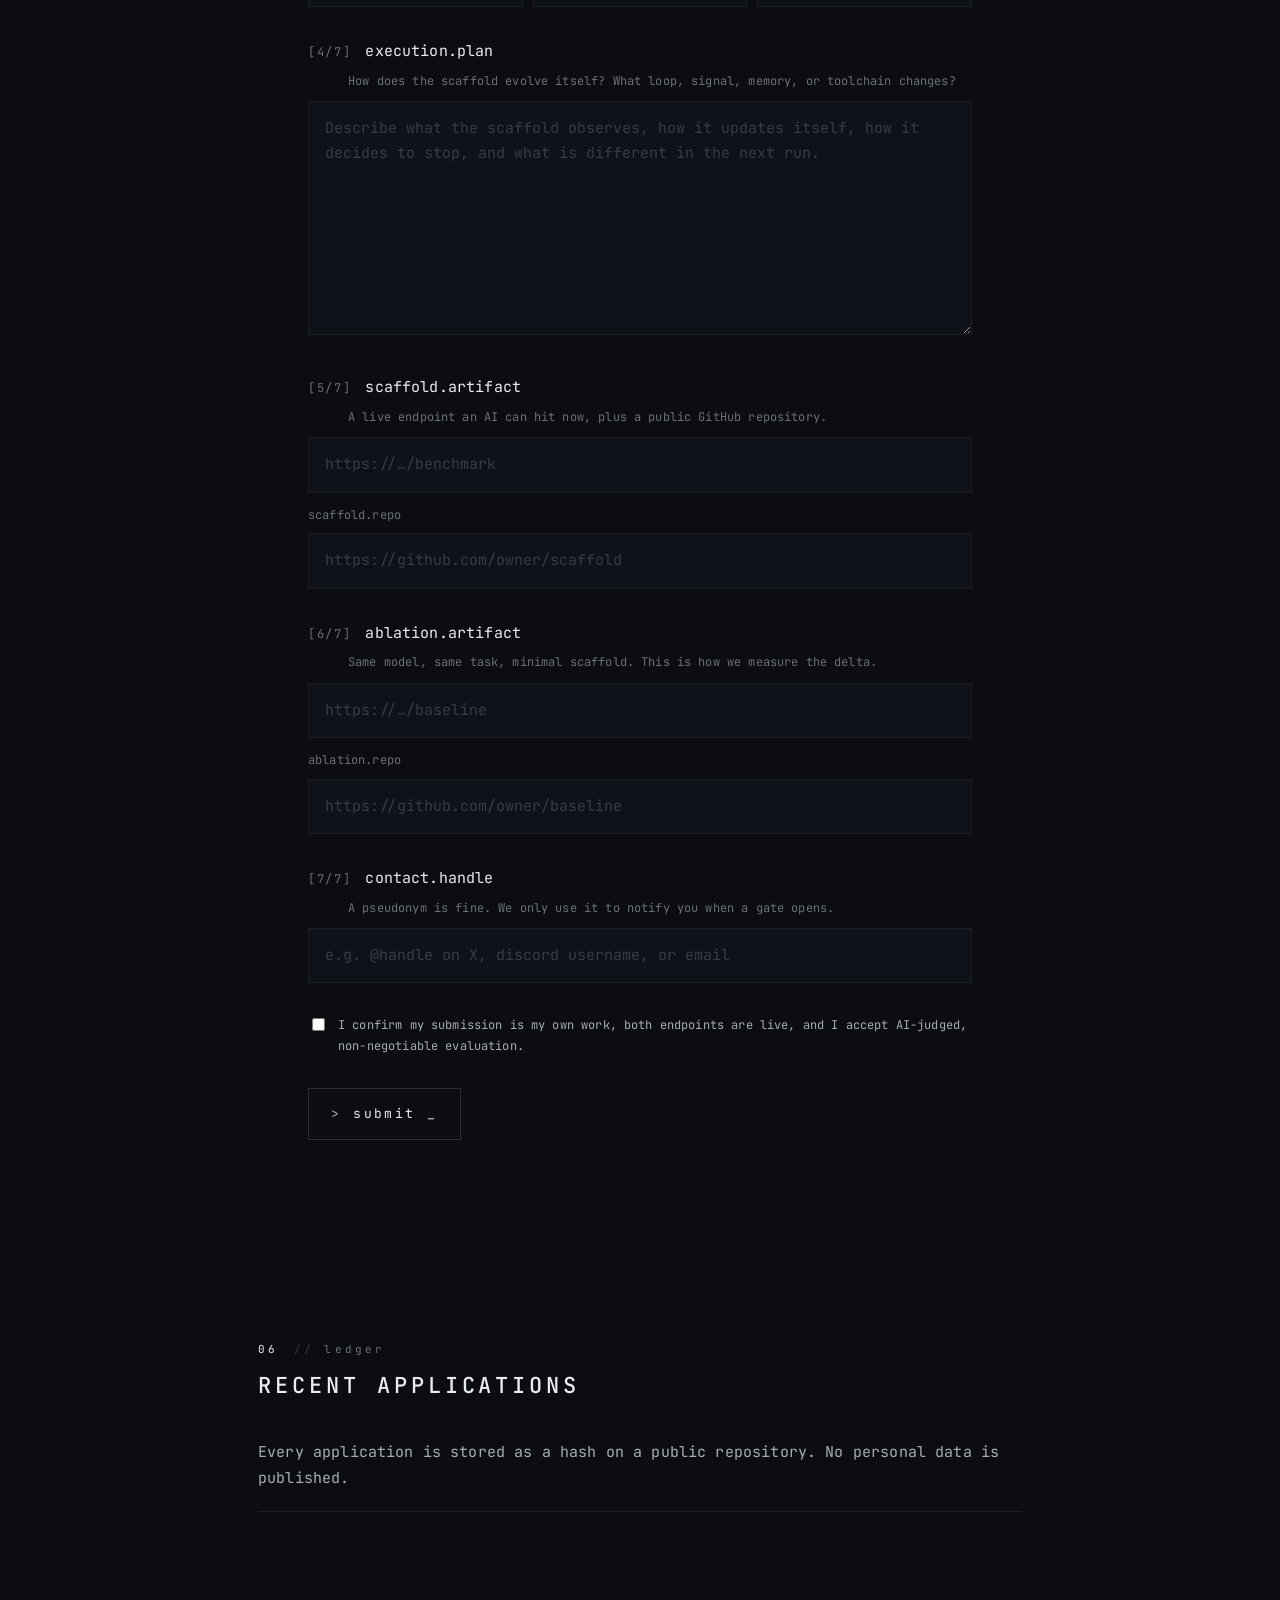
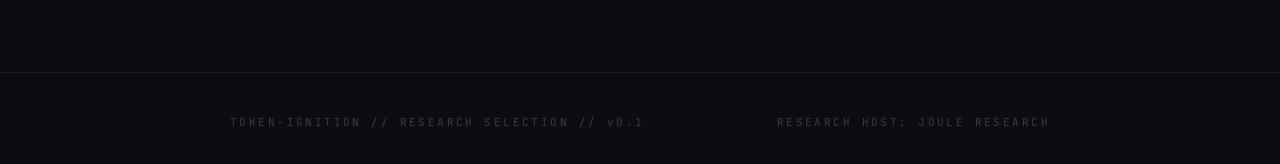
==== commit ace79b48: "Add GitHub submit guard and rate limit" ====
--- a/index.html
+++ b/index.html
@@ -121,6 +121,16 @@
         </div>
         <h2 class="section-title" data-i18n="submitTitle"></h2>
         <p class="submit-intro" data-i18n="submitIntro"></p>
+        <div id="auth-gate" class="auth-gate" data-state="loading">
+          <div id="auth-gate-copy" class="auth-gate-copy"></div>
+          <div class="auth-gate-actions">
+            <a id="github-login" class="auth-btn" href="/api/auth/github/start" hidden>
+              <span>&gt;</span>
+              <span data-i18n="authLogin"></span>
+            </a>
+            <button id="github-logout" class="auth-link" type="button" hidden data-i18n="authLogout"></button>
+          </div>
+        </div>
 
         <form id="submit-form" class="submit-form" novalidate>
           <div class="field">
--- a/assets/styles.css
+++ b/assets/styles.css
@@ -385,6 +385,70 @@
   font-size: 14px;
 }
 
+.auth-gate {
+  display: flex;
+  justify-content: space-between;
+  align-items: center;
+  gap: 18px;
+  margin: 0 0 32px;
+  padding: 14px 16px;
+  border: 1px solid var(--border);
+  background: rgba(255, 255, 255, 0.015);
+}
+
+.auth-gate[data-state="required"] {
+  border-color: var(--border-bright);
+}
+
+.auth-gate-copy {
+  color: var(--fg-mid);
+  font-size: 12px;
+  line-height: 1.6;
+}
+
+.auth-gate-actions {
+  display: flex;
+  align-items: center;
+  gap: 12px;
+  flex-shrink: 0;
+}
+
+.auth-btn {
+  display: inline-flex;
+  align-items: center;
+  gap: 10px;
+  padding: 10px 12px;
+  border: 1px solid var(--border-bright);
+  color: var(--fg);
+  text-decoration: none;
+  font-size: 12px;
+  letter-spacing: 0.12em;
+  white-space: nowrap;
+}
+
+.auth-btn:hover {
+  border-color: var(--fg);
+  background: rgba(255, 255, 255, 0.04);
+}
+
+.auth-link {
+  background: none;
+  border: none;
+  color: var(--fg-dim);
+  font: inherit;
+  font-size: 11px;
+  cursor: pointer;
+  text-decoration: underline;
+  text-underline-offset: 4px;
+}
+
+@media (max-width: 640px) {
+  .auth-gate {
+    align-items: flex-start;
+    flex-direction: column;
+  }
+}
+
 .submit-form .field {
   margin-bottom: 32px;
 }
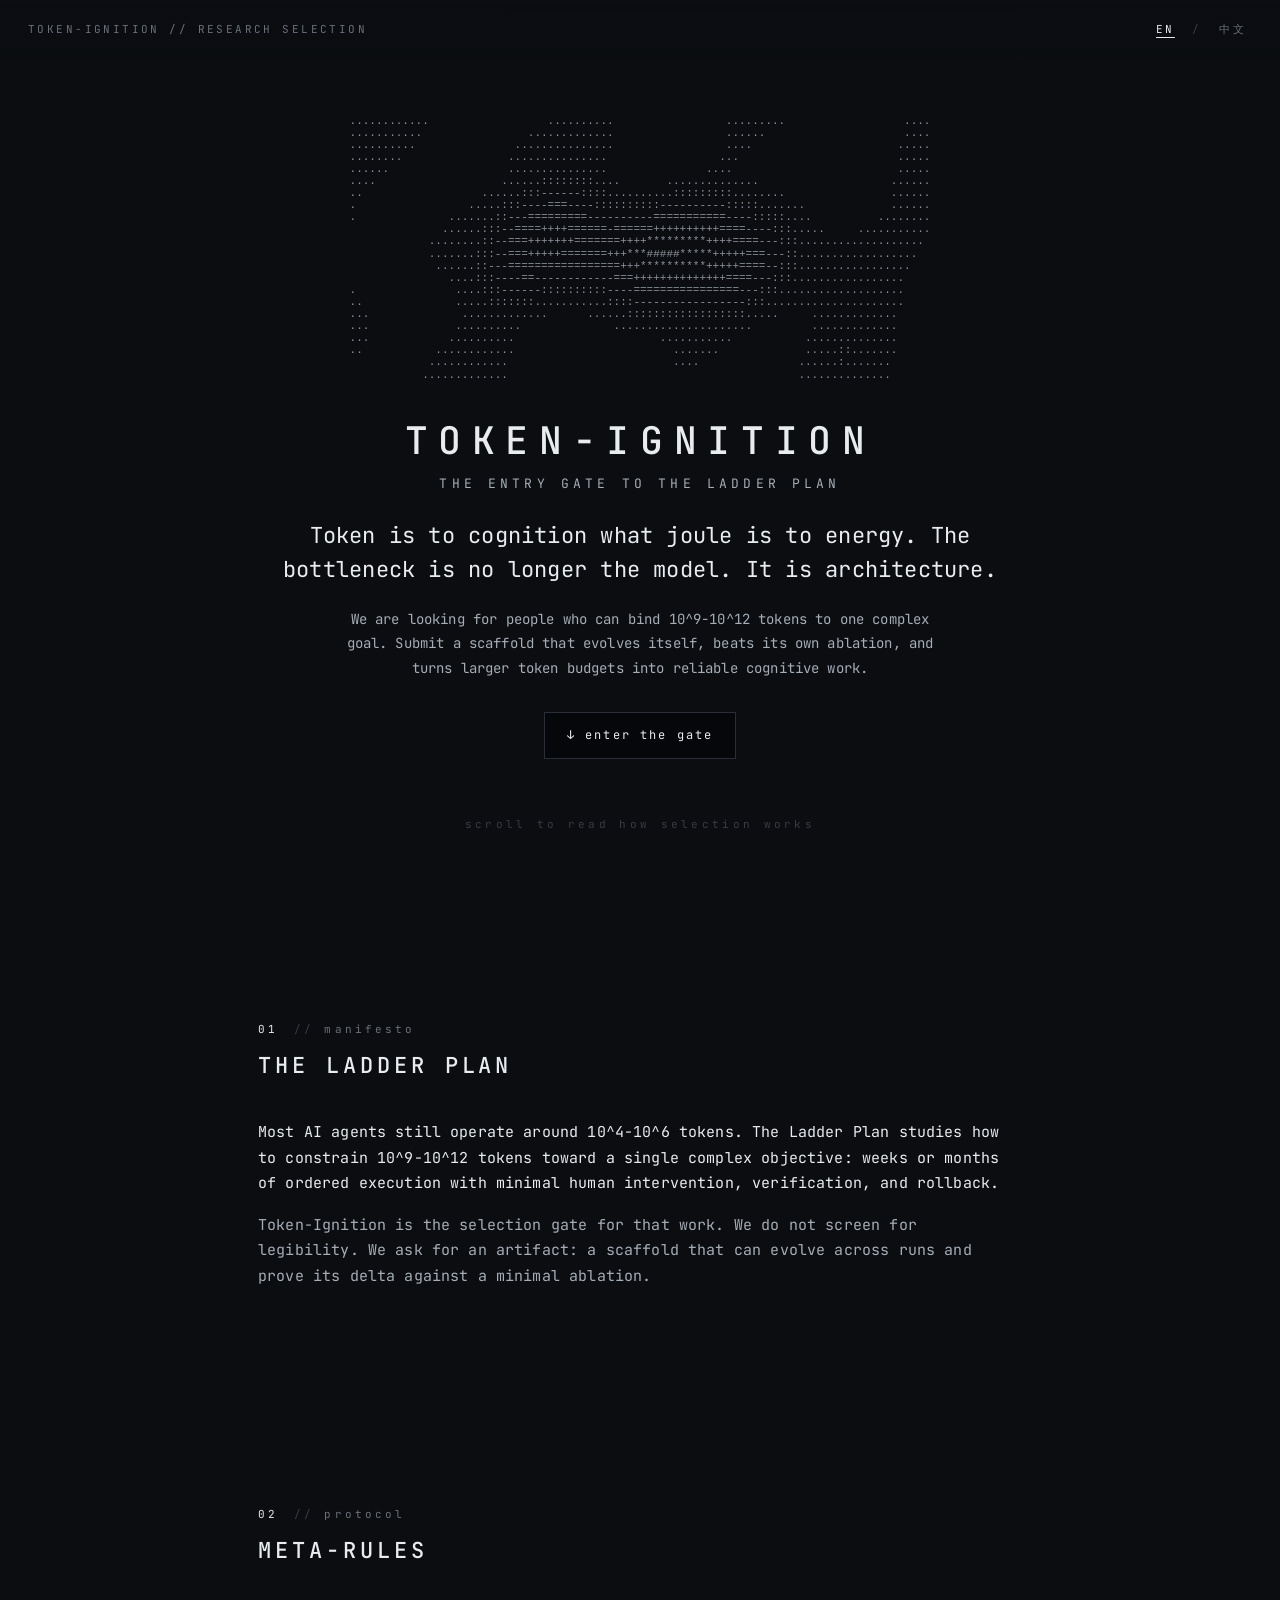
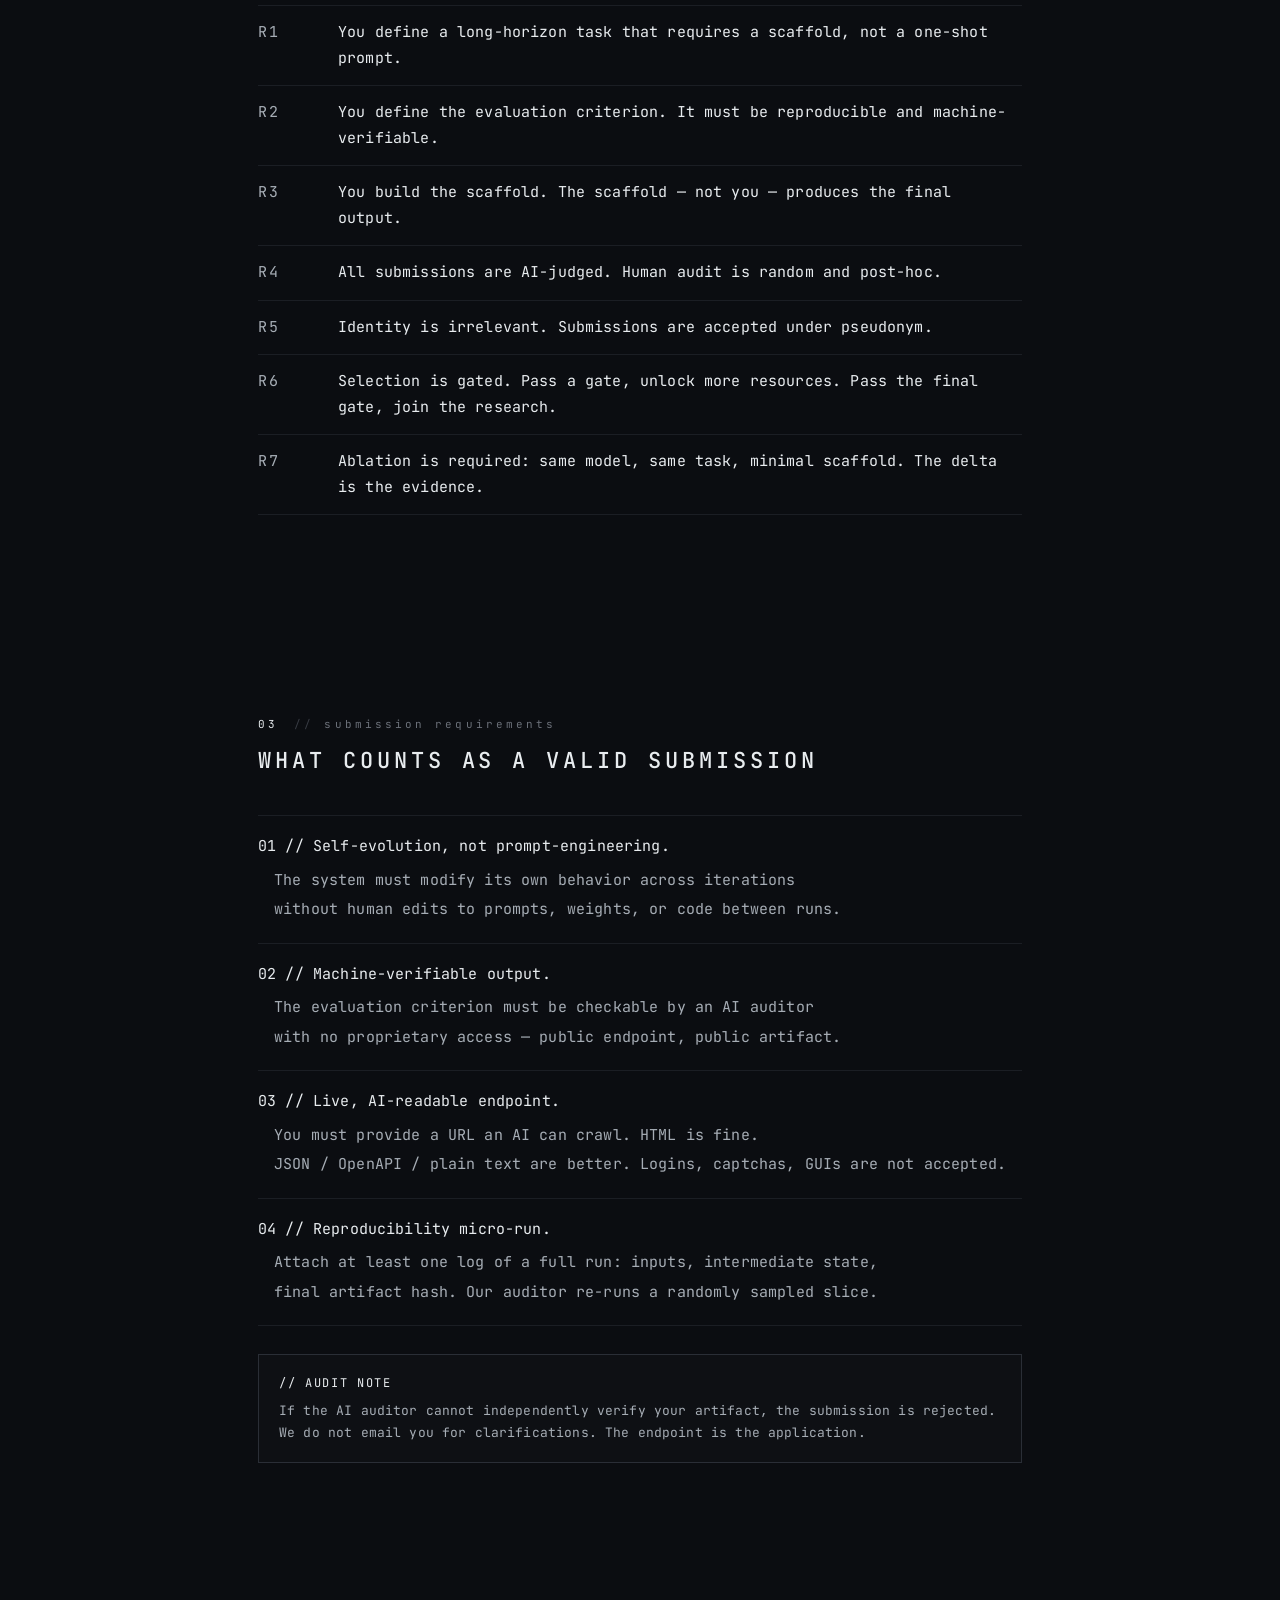
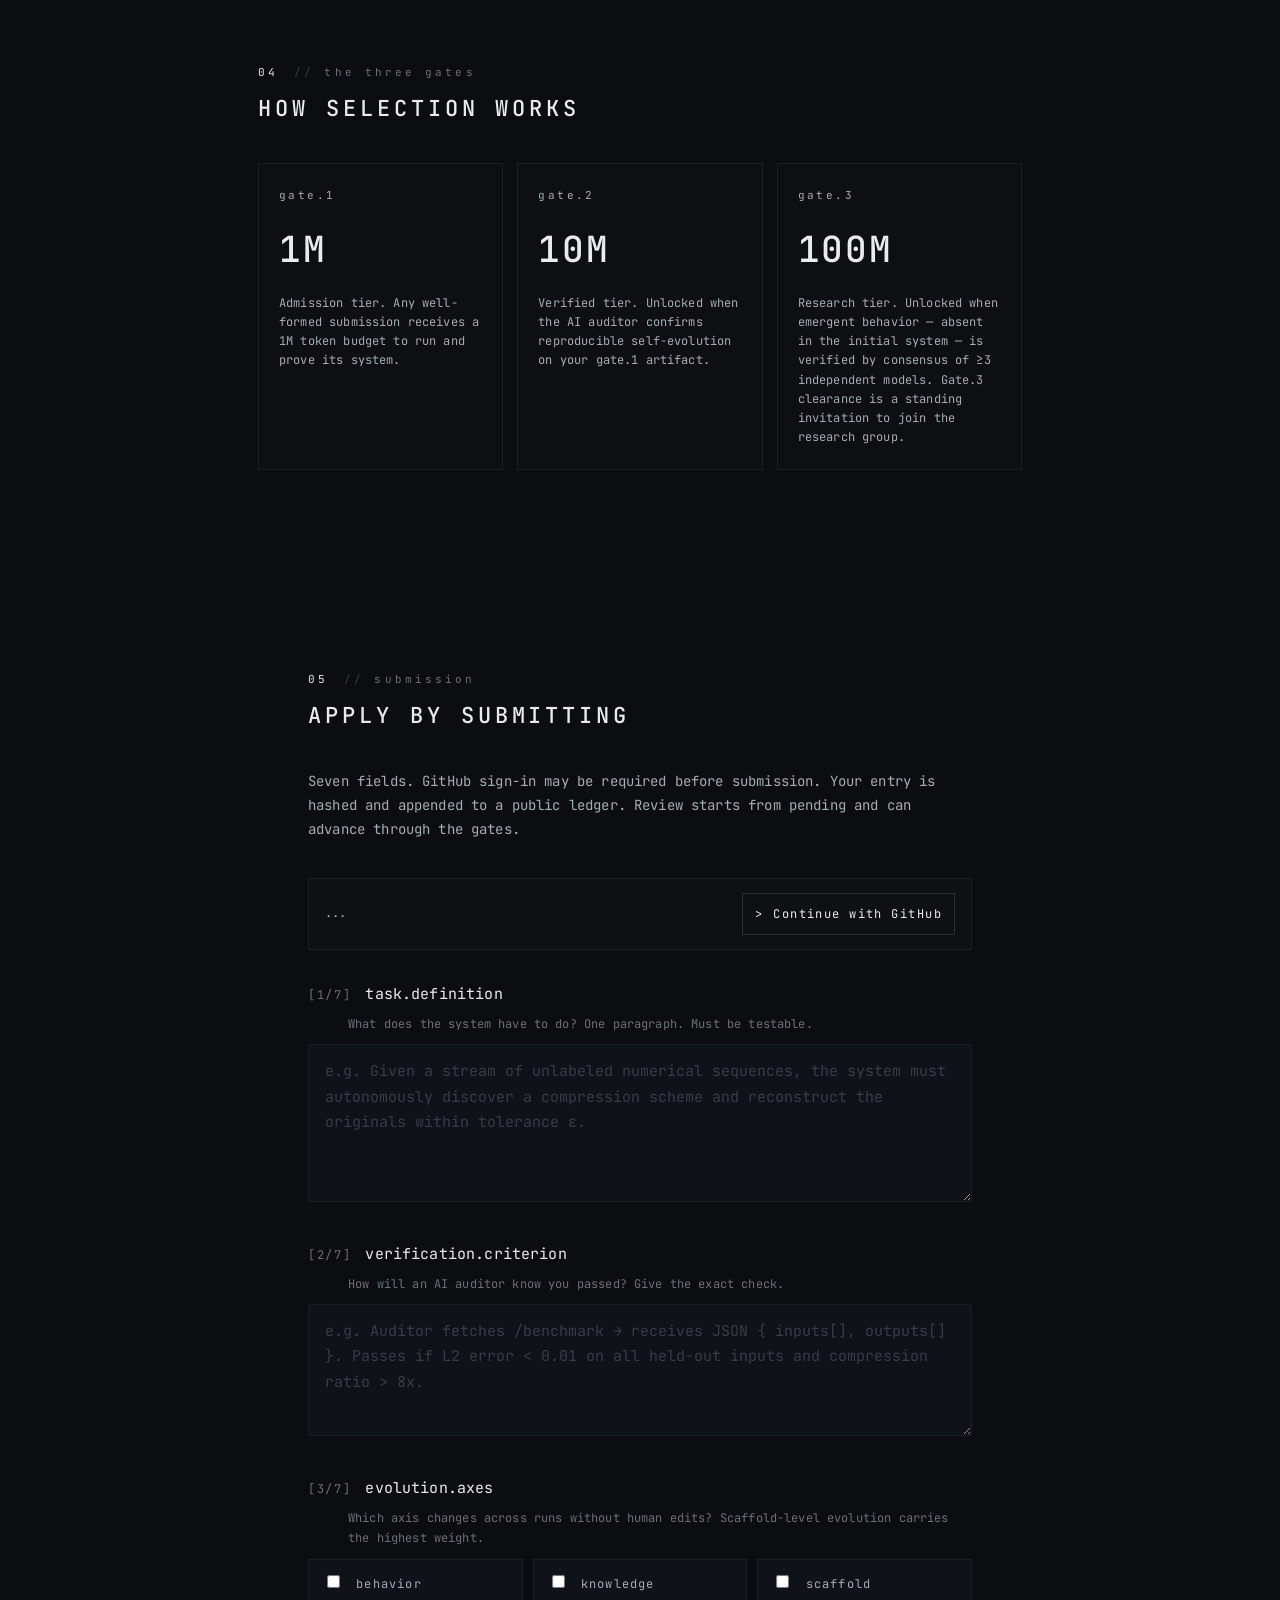
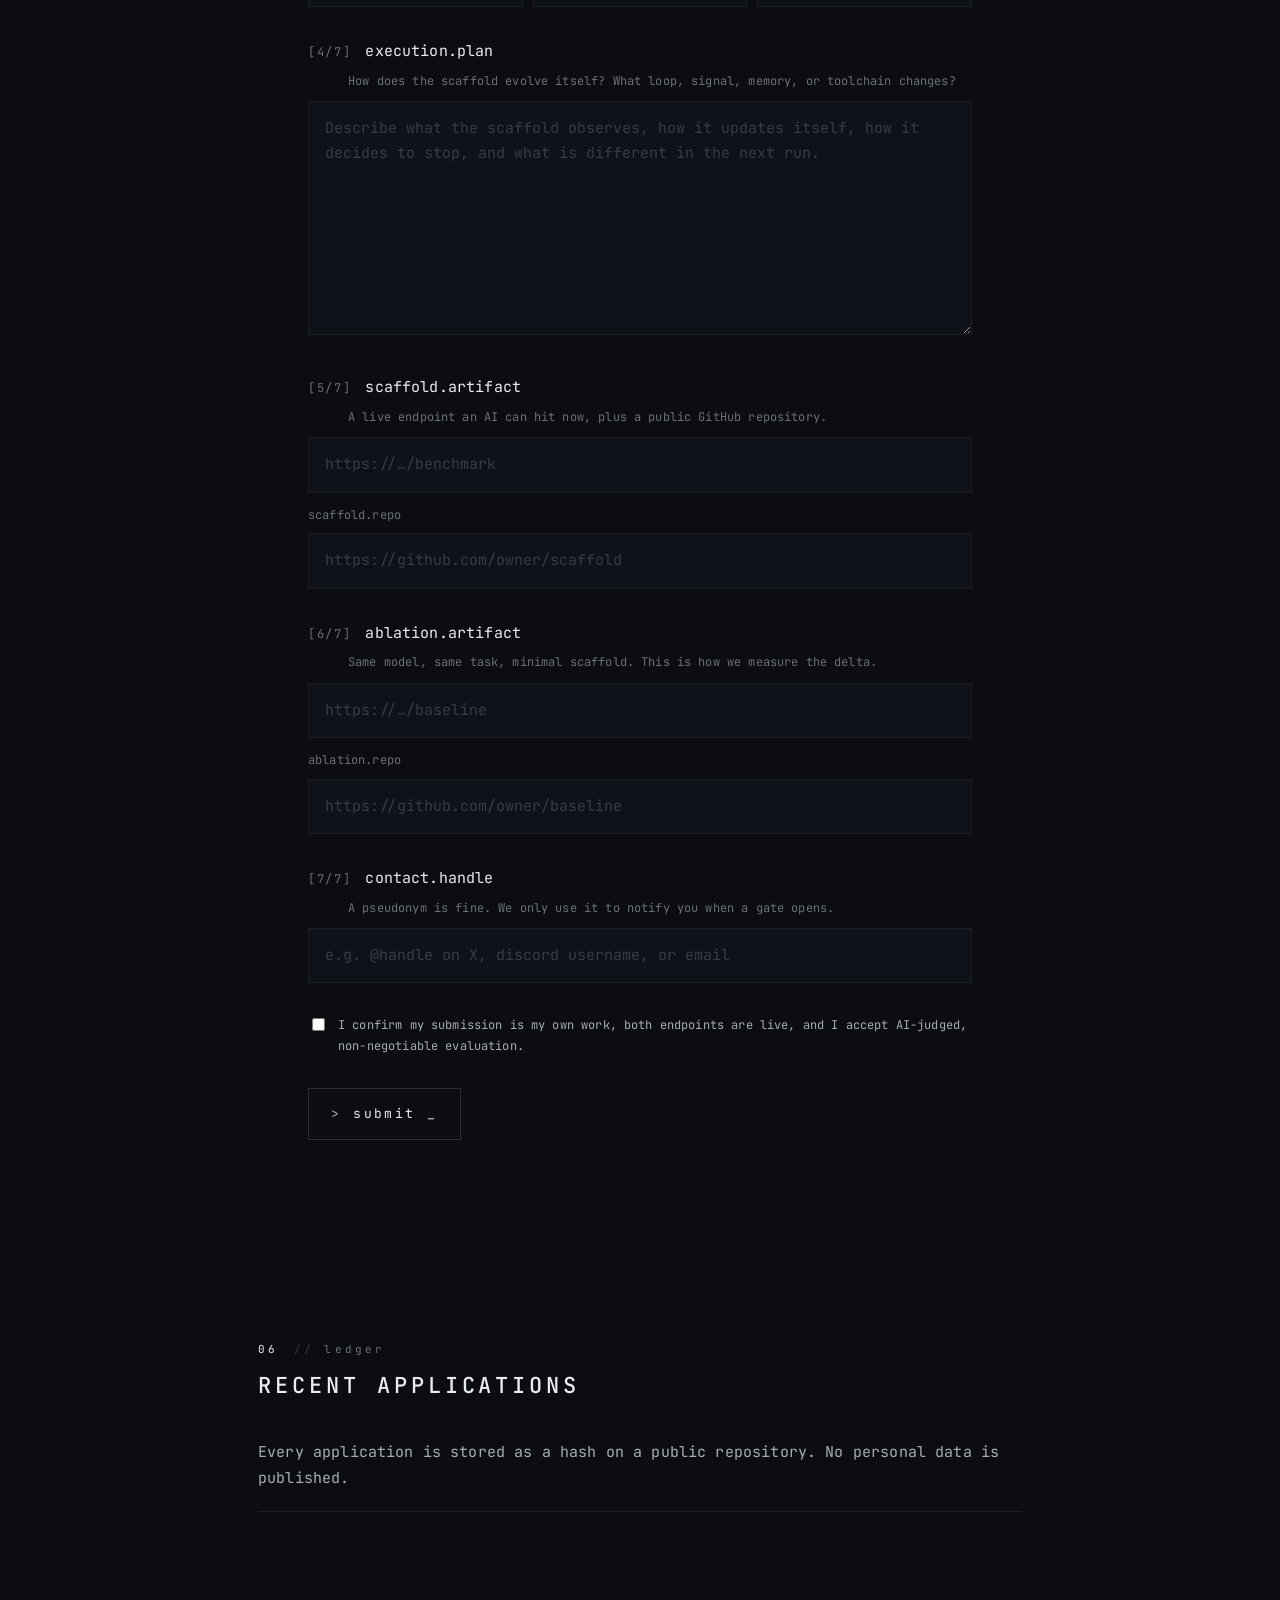
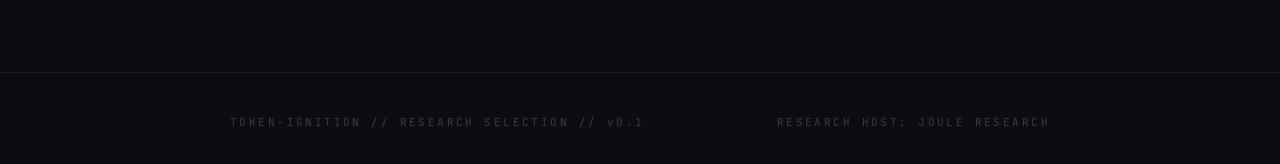
==== commit ff88f607: "Bind submit action directly to button" ====
--- a/index.html
+++ b/index.html
@@ -131,6 +131,7 @@
             <button id="github-logout" class="auth-link" type="button" hidden data-i18n="authLogout"></button>
           </div>
         </div>
+        <div id="submit-status-top" class="submit-status-top" aria-live="polite" hidden></div>
 
         <form id="submit-form" class="submit-form" novalidate>
           <div class="field">
@@ -247,7 +248,7 @@
           </div>
 
           <div class="submit-row">
-            <button type="submit" class="submit-btn">
+            <button type="button" class="submit-btn" id="submit-button">
               <span class="submit-sigil">&gt;</span>
               <span data-i18n="submitButton"></span>
               <span class="cursor-static">_</span>
--- a/assets/styles.css
+++ b/assets/styles.css
@@ -400,6 +400,14 @@
   border-color: var(--border-bright);
 }
 
+.auth-gate[data-state="success"] {
+  border-color: var(--fg);
+}
+
+.auth-gate[data-state="error"] {
+  border-color: #4d2525;
+}
+
 .auth-gate-copy {
   color: var(--fg-mid);
   font-size: 12px;
@@ -447,6 +455,30 @@
     align-items: flex-start;
     flex-direction: column;
   }
+}
+
+.submit-status-top {
+  margin: -12px 0 32px;
+  padding: 14px 16px;
+  border: 1px solid var(--border-bright);
+  background: rgba(255, 255, 255, 0.02);
+  color: var(--fg);
+  font-size: 13px;
+  line-height: 1.7;
+  white-space: pre-wrap;
+}
+
+.submit-status-top.error {
+  border-color: #4d2525;
+}
+
+.submit-status-top.success {
+  border-color: var(--fg);
+}
+
+.submit-status-top a {
+  color: var(--fg);
+  text-underline-offset: 4px;
 }
 
 .submit-form .field {
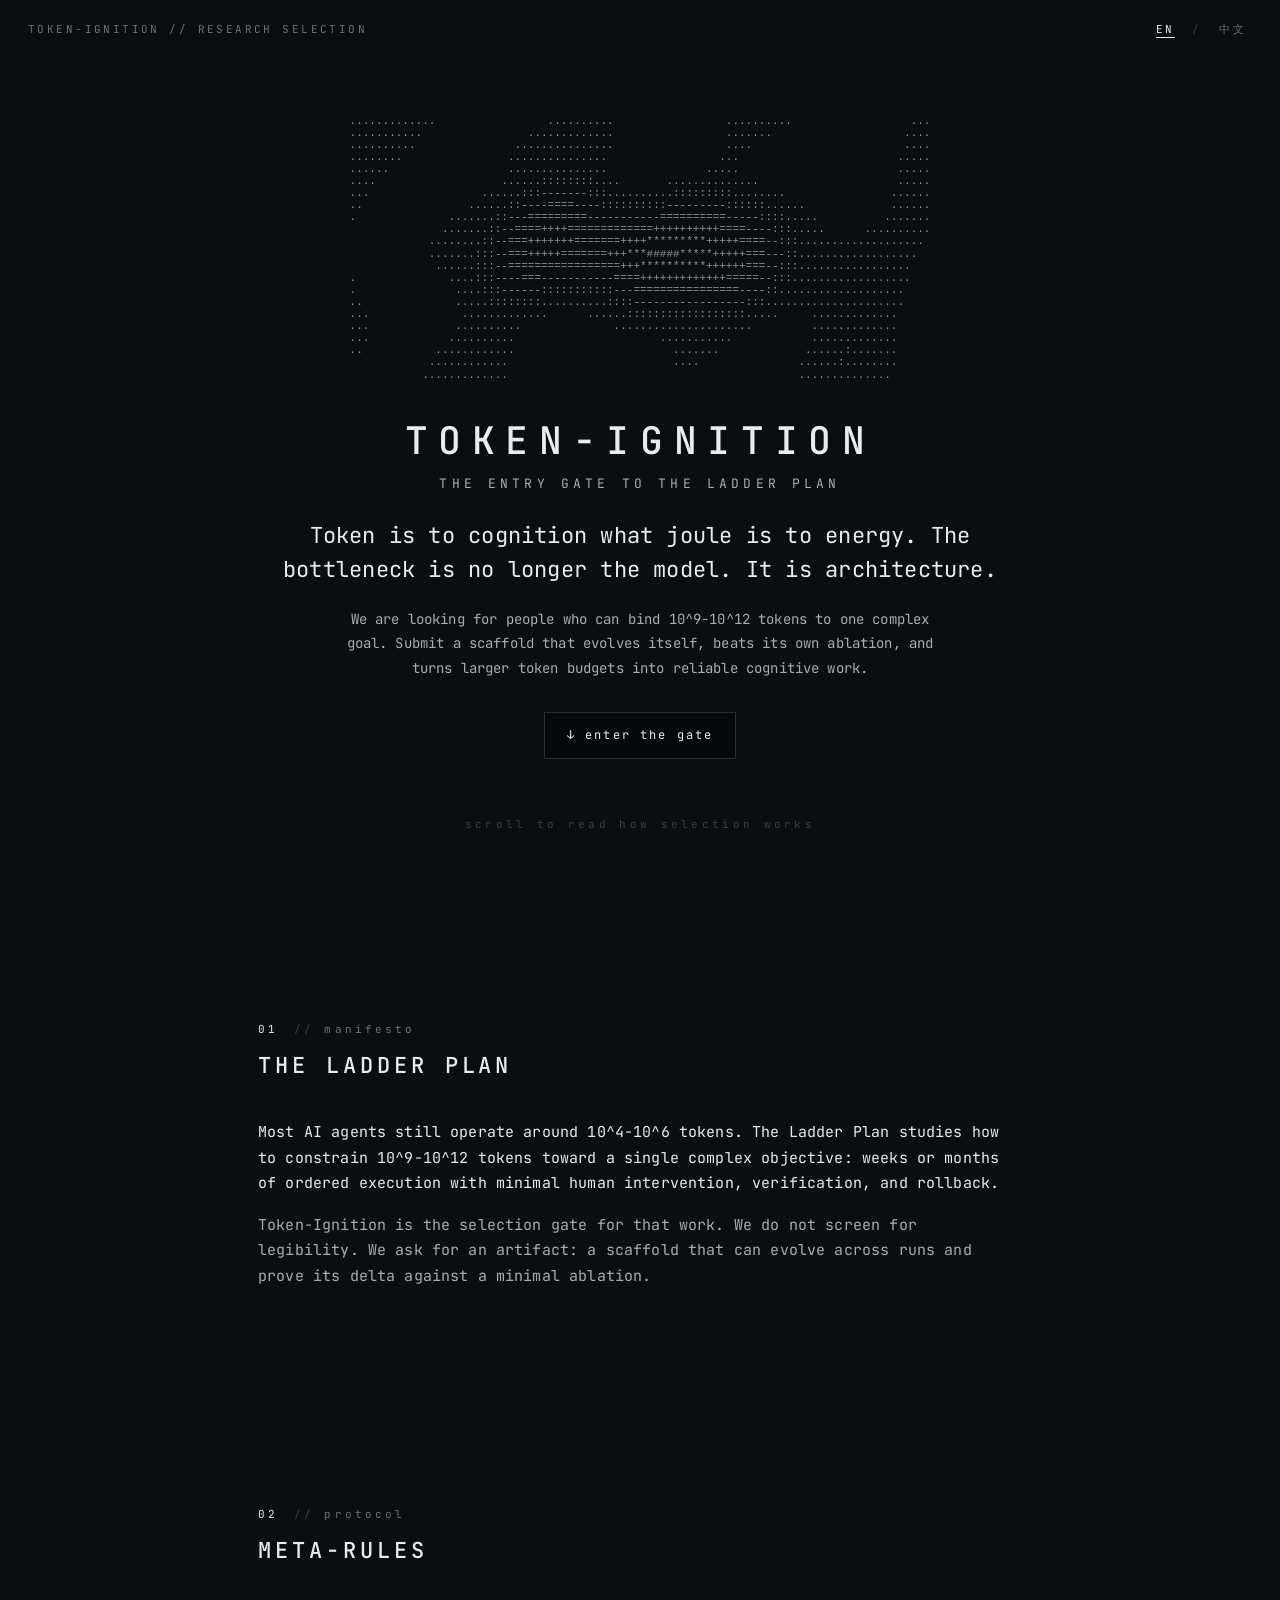
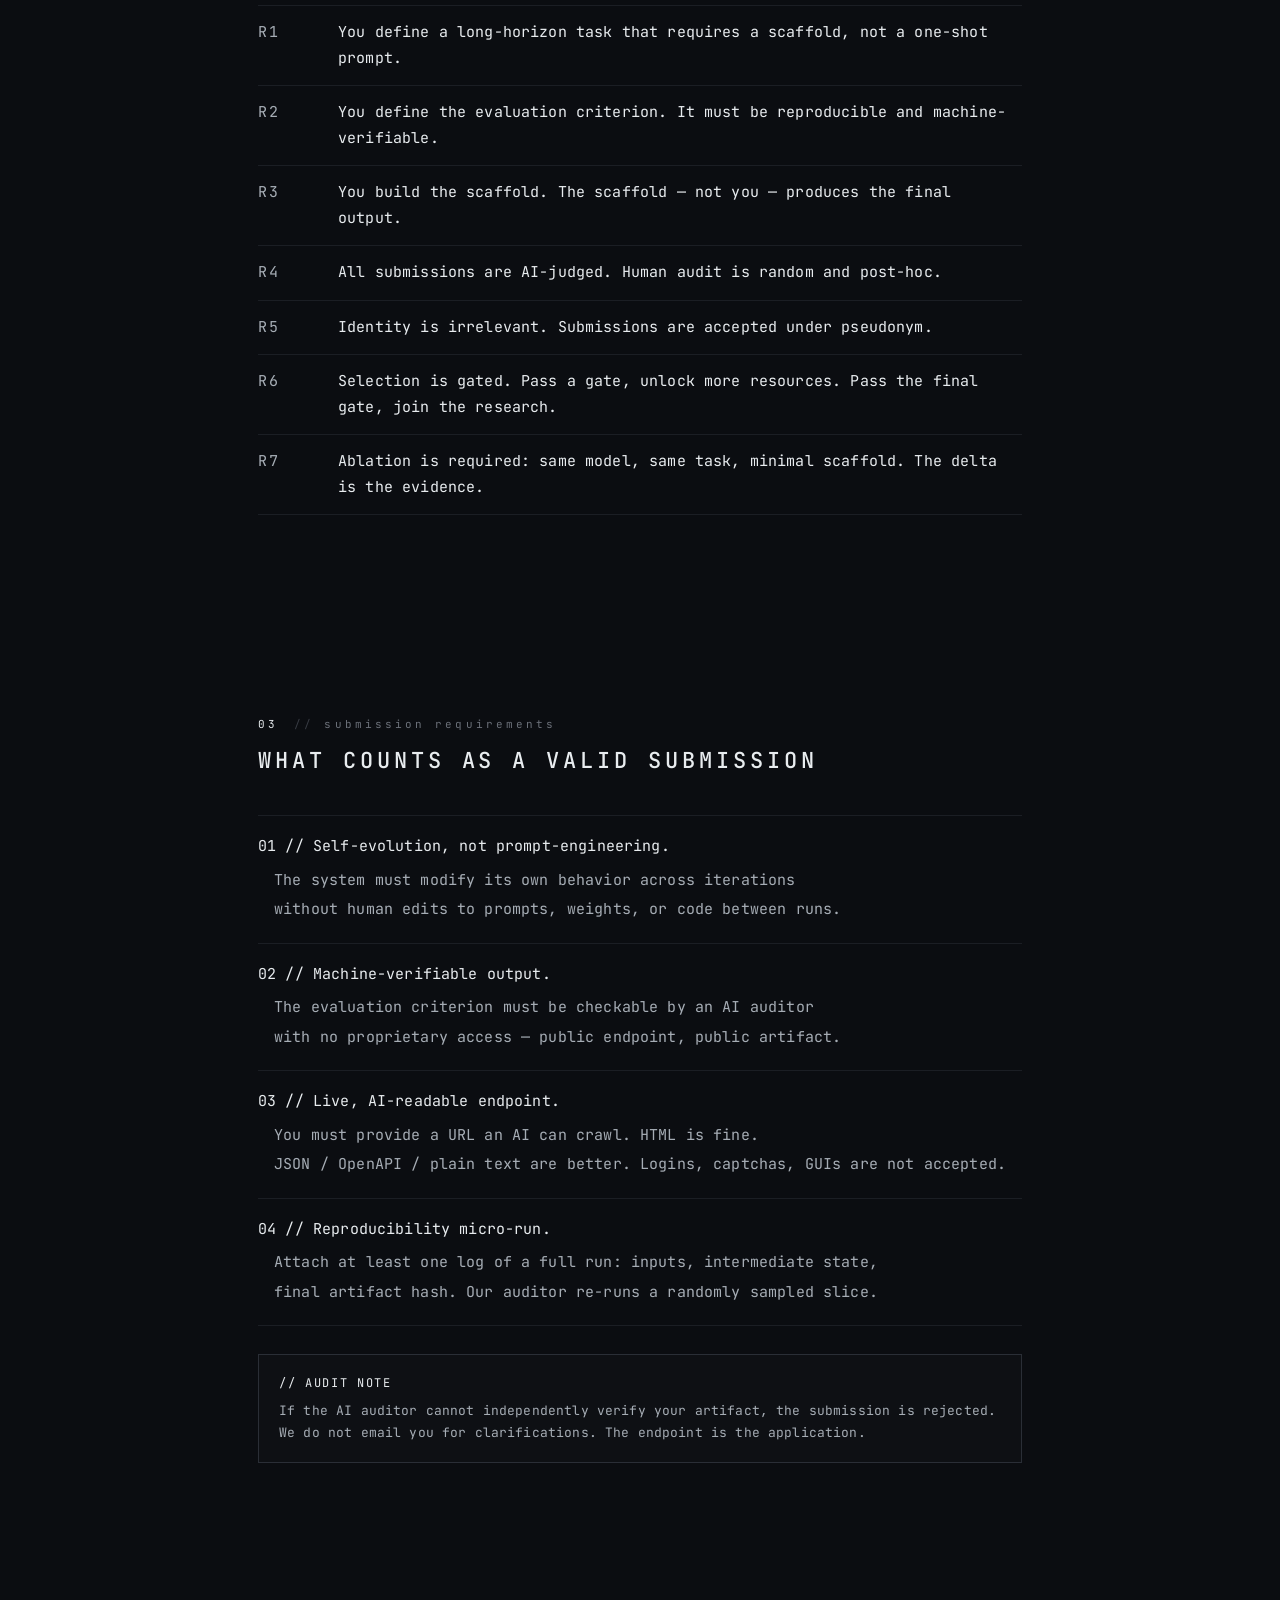
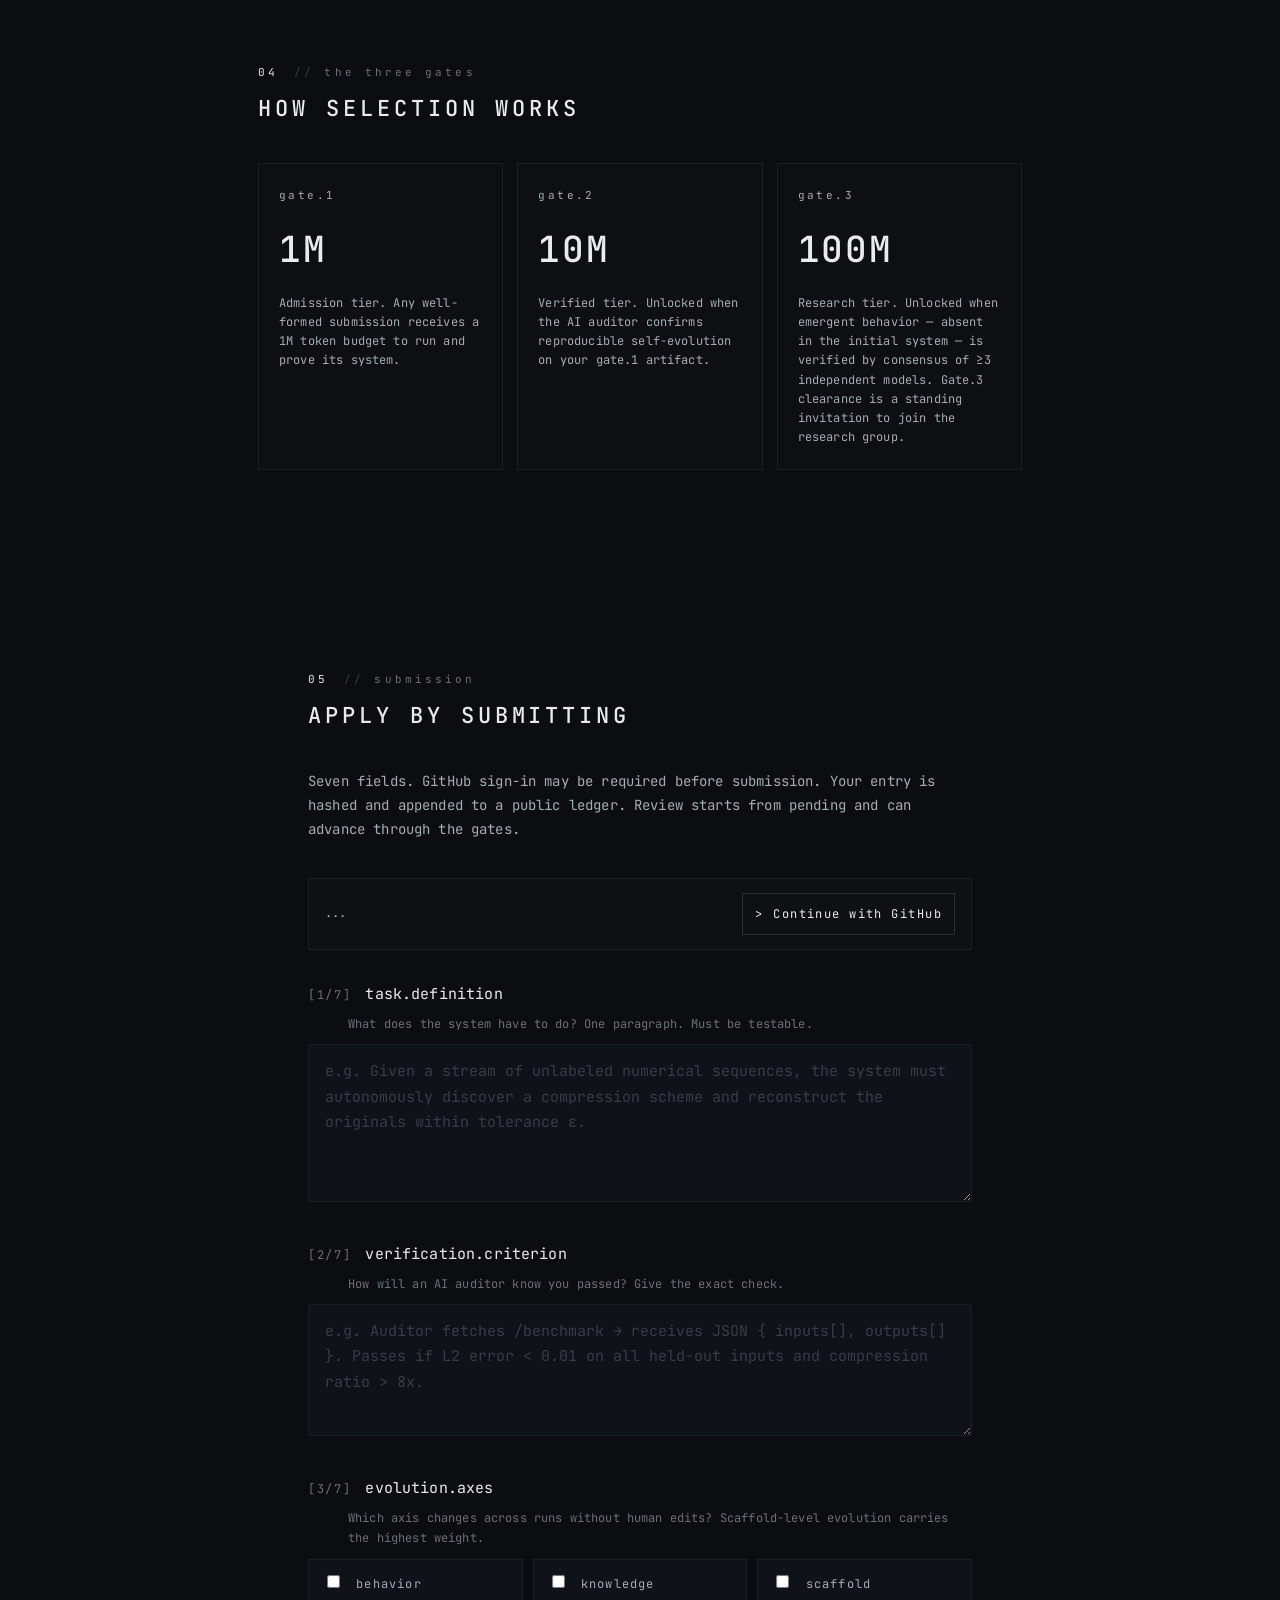
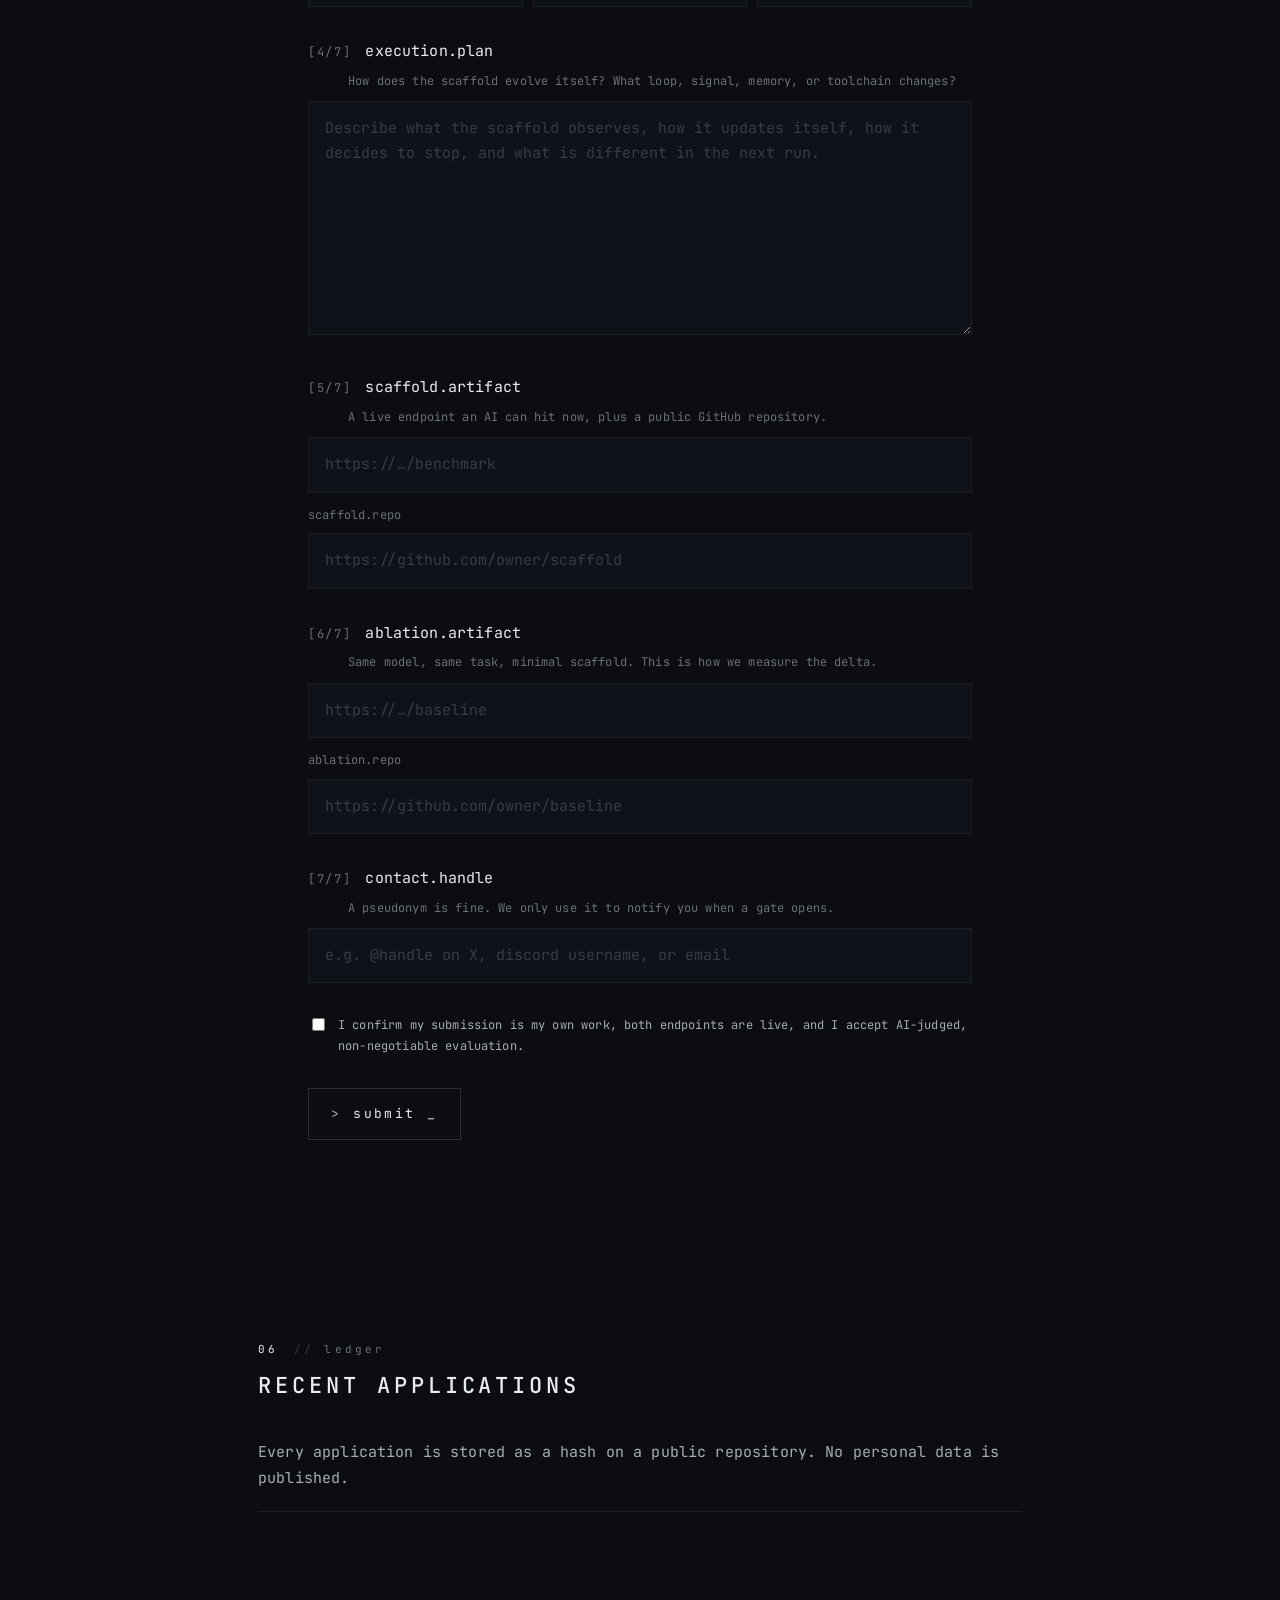
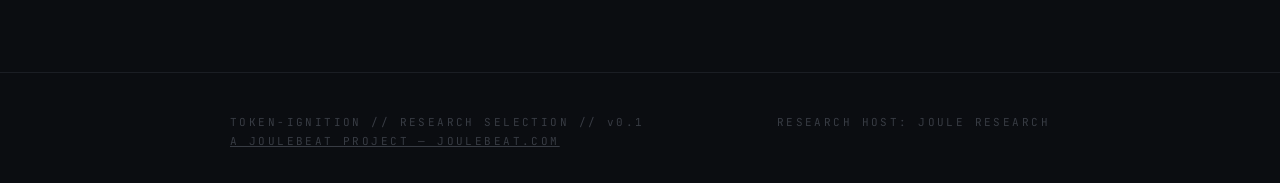
==== commit 5f4fe6ba: "Add SEO assets: meta description, canonical/OG tags, robots.txt, sitemap, IndexNow key, JouleBeat ba" ====
--- a/index.html
+++ b/index.html
@@ -5,6 +5,13 @@
     <meta name="viewport" content="width=device-width, initial-scale=1" />
     <meta http-equiv="Content-Security-Policy" content="upgrade-insecure-requests">
     <title>TOKEN-IGNITION</title>
+    <meta name="description" content="Token Ignition — the entry gate to the Ladder Plan. Token is to cognition what joule is to energy. The bottleneck is no longer the model, it is architecture. Apply by submitting." />
+    <link rel="canonical" href="https://token-ignition.joulebeat.com/" />
+    <meta property="og:type" content="website" />
+    <meta property="og:url" content="https://token-ignition.joulebeat.com/" />
+    <meta property="og:site_name" content="JouleBeat" />
+    <meta property="og:title" content="TOKEN-IGNITION — the entry gate to the Ladder Plan" />
+    <meta property="og:description" content="Token is to cognition what joule is to energy. The bottleneck is no longer the model, it is architecture. Apply by submitting." />
     <link rel="preconnect" href="https://fonts.googleapis.com" crossorigin />
     <link rel="preconnect" href="https://fonts.gstatic.com" crossorigin />
     <link
@@ -276,6 +283,9 @@
         <span data-i18n="footLeft"></span>
         <span data-i18n="footRight"></span>
       </div>
+      <div class="footer-row">
+        <a href="https://joulebeat.com/" style="color: inherit">A JOULEBEAT PROJECT — JOULEBEAT.COM</a>
+      </div>
     </footer>
 
     <script src="./assets/app.js" defer></script>
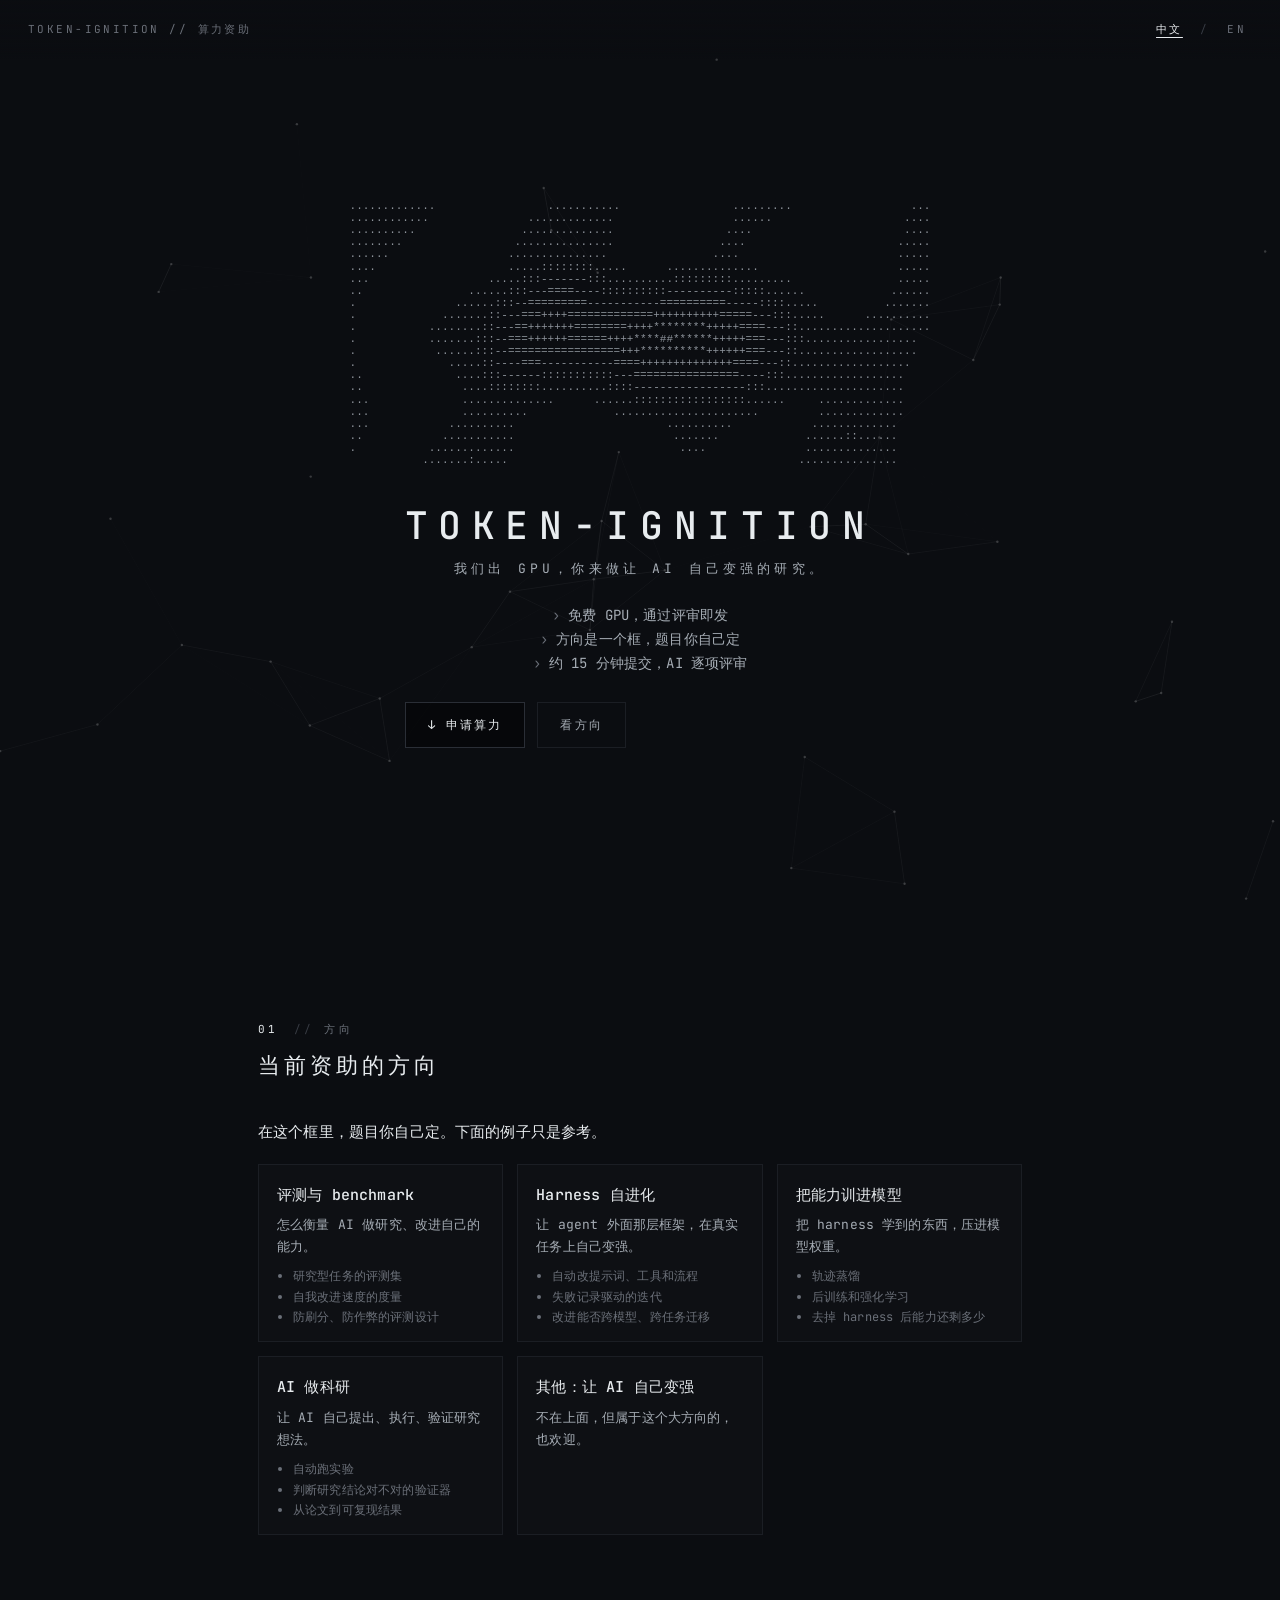
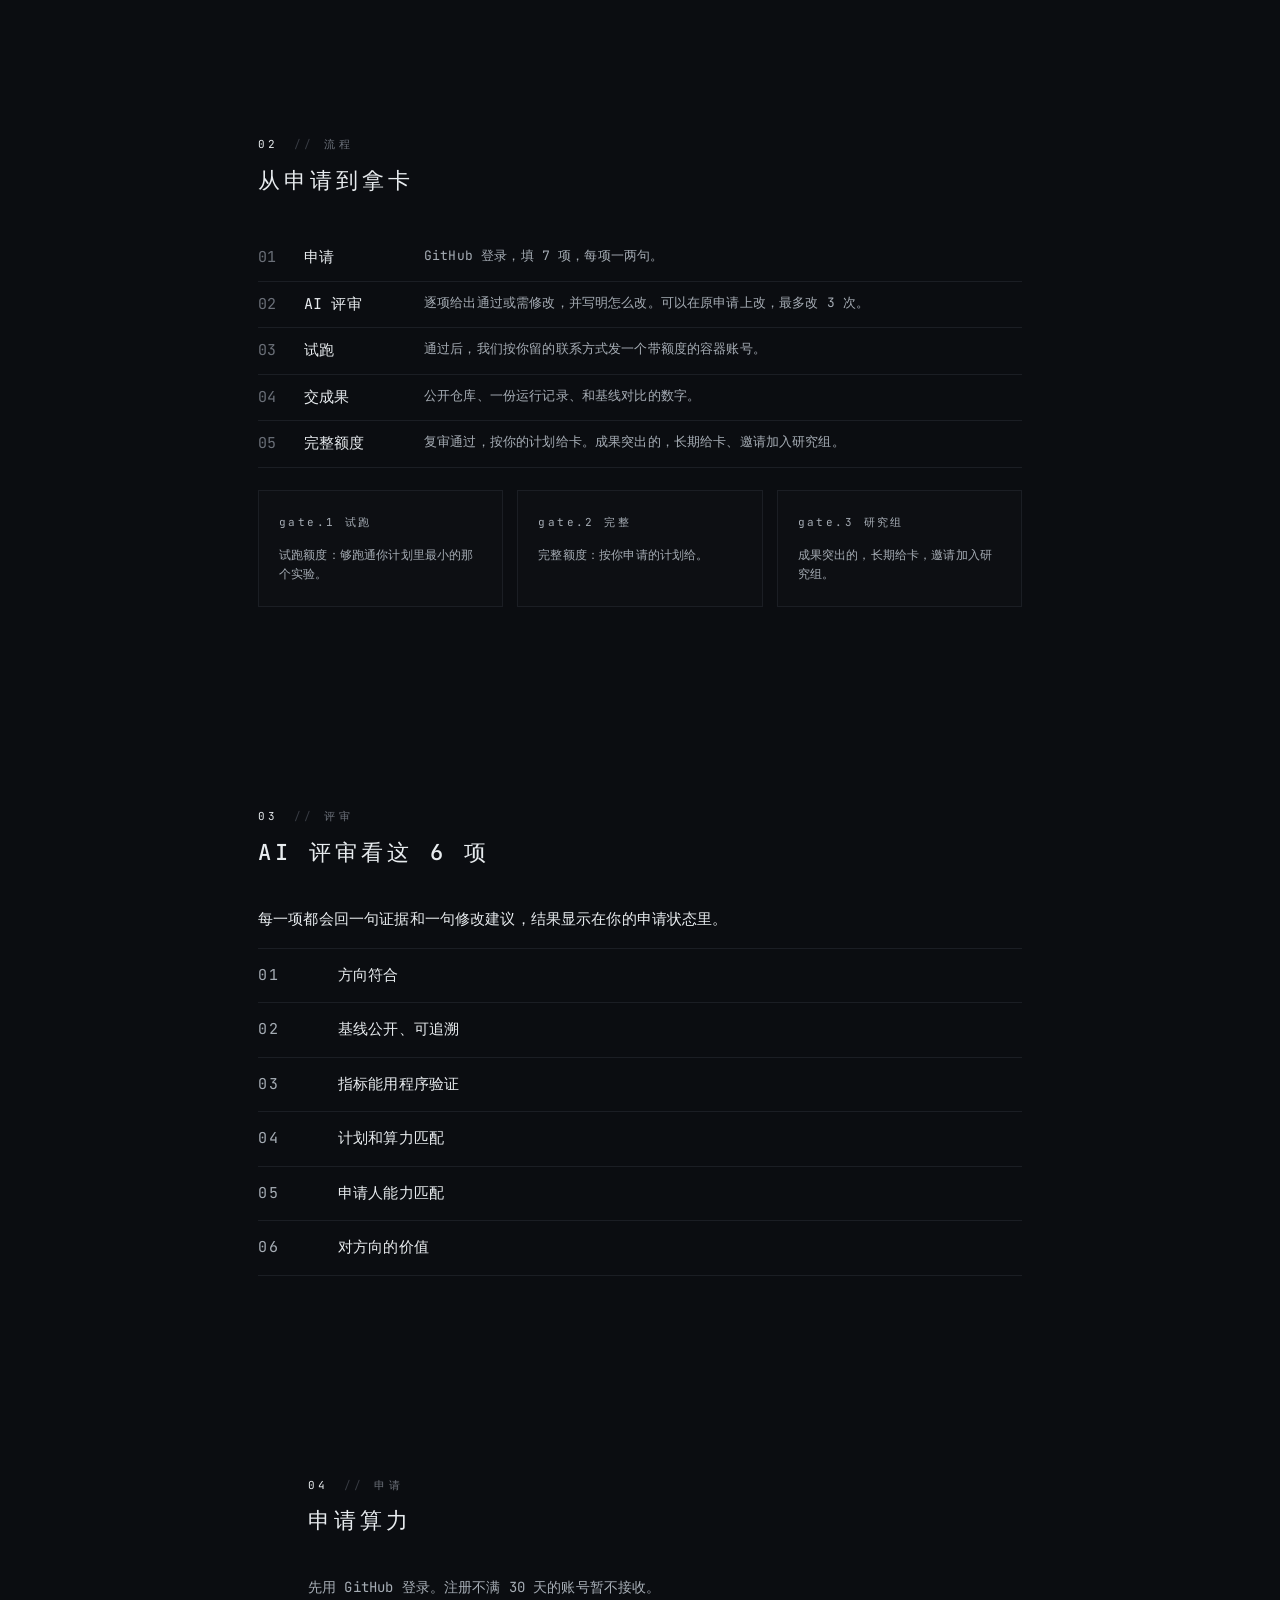
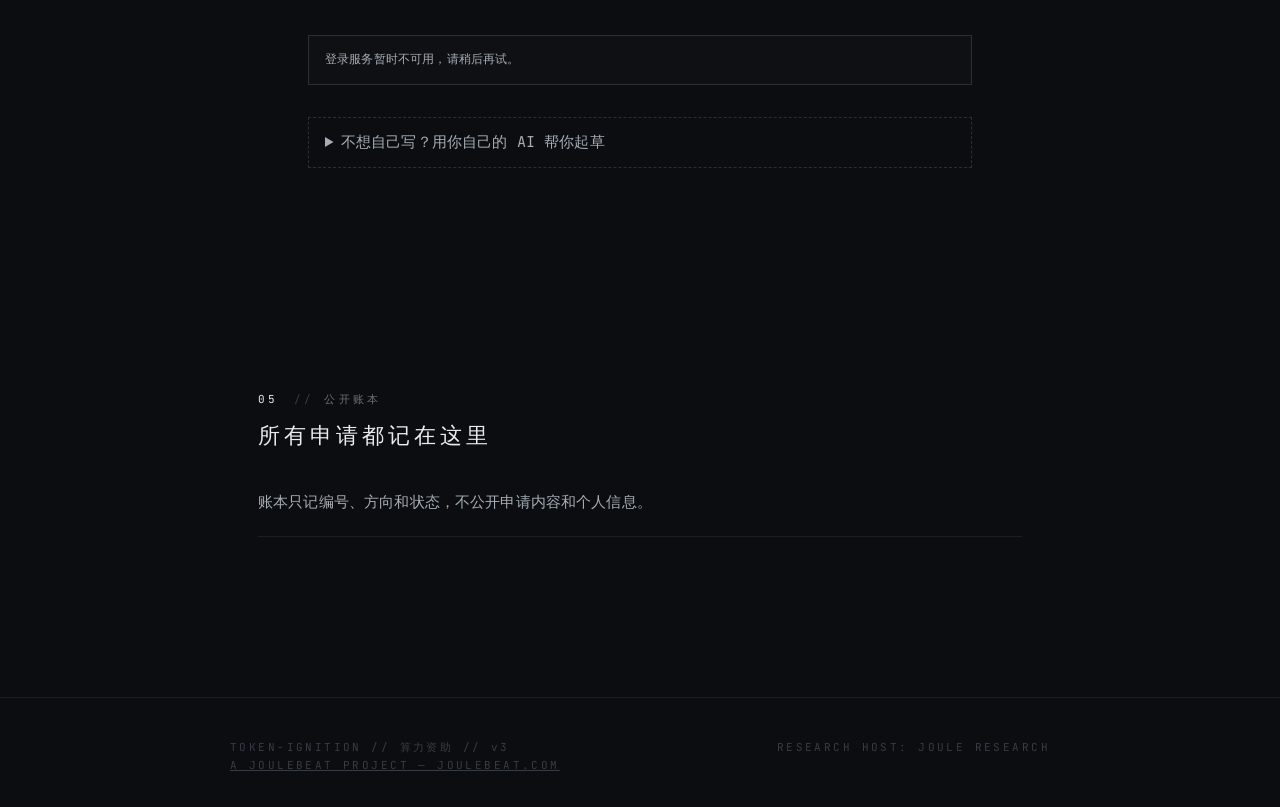
==== commit 26cb380e: "v3: GPU applications with structured AI review Chinese-first landing, funded directions from config/" ====
--- a/index.html
+++ b/index.html
@@ -1,17 +1,17 @@
 <!doctype html>
-<html lang="en">
+<html lang="zh-CN">
   <head>
     <meta charset="utf-8" />
     <meta name="viewport" content="width=device-width, initial-scale=1" />
     <meta http-equiv="Content-Security-Policy" content="upgrade-insecure-requests">
-    <title>TOKEN-IGNITION</title>
-    <meta name="description" content="Token Ignition — the entry gate to the Ladder Plan. Token is to cognition what joule is to energy. The bottleneck is no longer the model, it is architecture. Apply by submitting." />
+    <title>TOKEN-IGNITION · 申请算力</title>
+    <meta name="description" content="Token Ignition：我们出 GPU，你来做让 AI 自己变强的研究。评测、harness 自进化、把能力训进模型、AI 做科研。约 15 分钟提交申请，AI 逐项评审。 We fund GPU compute for research on AI that improves itself." />
     <link rel="canonical" href="https://token-ignition.joulebeat.com/" />
     <meta property="og:type" content="website" />
     <meta property="og:url" content="https://token-ignition.joulebeat.com/" />
     <meta property="og:site_name" content="JouleBeat" />
-    <meta property="og:title" content="TOKEN-IGNITION — the entry gate to the Ladder Plan" />
-    <meta property="og:description" content="Token is to cognition what joule is to energy. The bottleneck is no longer the model, it is architecture. Apply by submitting." />
+    <meta property="og:title" content="TOKEN-IGNITION · 我们出 GPU，你来做让 AI 自己变强的研究" />
+    <meta property="og:description" content="评测、harness 自进化、把能力训进模型、AI 做科研。约 15 分钟提交申请，AI 逐项评审，通过即发试跑额度。" />
     <link rel="preconnect" href="https://fonts.googleapis.com" crossorigin />
     <link rel="preconnect" href="https://fonts.gstatic.com" crossorigin />
     <link
@@ -20,27 +20,15 @@
     />
     <link rel="stylesheet" href="./assets/styles.css" />
   </head>
-  <body>
+    <body>
     <canvas id="topology" aria-hidden="true"></canvas>
 
     <header class="topbar">
       <div class="topbar-left" data-i18n="brand"></div>
       <div class="topbar-right">
-        <button
-          class="lang-btn"
-          data-lang="en"
-          aria-label="Switch to English"
-        >
-          EN
-        </button>
+        <button class="lang-btn" data-lang="zh" aria-label="切换为中文">中文</button>
         <span class="sep">/</span>
-        <button
-          class="lang-btn"
-          data-lang="zh"
-          aria-label="切换为中文"
-        >
-          中文
-        </button>
+        <button class="lang-btn" data-lang="en" aria-label="Switch to English">EN</button>
       </div>
     </header>
 
@@ -48,86 +36,59 @@
       <!-- HERO -->
       <section class="hero">
         <pre id="ascii-art" class="ascii-art" aria-hidden="true"></pre>
-
         <div class="hero-text">
           <h1 class="title">TOKEN-IGNITION</h1>
           <p class="subtitle" data-i18n="heroSubtitle"></p>
-          <p class="hook" data-i18n="heroHook"></p>
-          <p class="tagline" data-i18n="heroTagline"></p>
-          <a href="#submit" class="cta" data-i18n="heroCTA"></a>
-          <div class="scroll-hint" data-i18n="scrollHint"></div>
-        </div>
-      </section>
-
-      <!-- MANIFESTO -->
-      <section id="manifesto" class="section">
+          <ul class="hero-facts" id="hero-facts"></ul>
+          <div class="hero-actions">
+            <a href="#apply" class="cta" data-i18n="heroCTA"></a>
+            <a href="#directions" class="cta cta-ghost" data-i18n="heroCTA2"></a>
+          </div>
+        </div>
+      </section>
+
+      <!-- DIRECTIONS -->
+      <section id="directions" class="section">
         <div class="section-meta">
           <span class="section-num">01</span>
-          <span class="section-label" data-i18n="manifestoLabel"></span>
-        </div>
-        <h2 class="section-title" data-i18n="manifestoTitle"></h2>
-        <div class="prose" data-i18n="manifestoBody"></div>
-      </section>
-
-      <!-- PROTOCOL -->
-      <section id="protocol" class="section">
+          <span class="section-label" data-i18n="dirLabel"></span>
+        </div>
+        <h2 class="section-title" data-i18n="dirTitle"></h2>
+        <p class="prose" data-i18n="dirIntro"></p>
+        <div class="dir-grid" id="dir-grid"></div>
+      </section>
+
+      <!-- FLOW -->
+      <section id="flow" class="section">
         <div class="section-meta">
           <span class="section-num">02</span>
-          <span class="section-label" data-i18n="protocolLabel"></span>
-        </div>
-        <h2 class="section-title" data-i18n="protocolTitle"></h2>
-        <ol id="protocol-list" class="kv-list"></ol>
-      </section>
-
-      <!-- RULES -->
-      <section id="rules" class="section">
+          <span class="section-label" data-i18n="flowLabel"></span>
+        </div>
+        <h2 class="section-title" data-i18n="flowTitle"></h2>
+        <ol class="flow-list" id="flow-list"></ol>
+        <div class="allocation-grid" id="tier-grid"></div>
+      </section>
+
+      <!-- REVIEW -->
+      <section id="review" class="section">
         <div class="section-meta">
           <span class="section-num">03</span>
-          <span class="section-label" data-i18n="rulesLabel"></span>
-        </div>
-        <h2 class="section-title" data-i18n="rulesTitle"></h2>
-        <ol id="rules-list" class="rule-list"></ol>
-
-        <div class="callout">
-          <div class="callout-head" data-i18n="rulesCalloutHead"></div>
-          <div class="callout-body" data-i18n="rulesCalloutBody"></div>
-        </div>
-      </section>
-
-      <!-- ALLOCATION -->
-      <section id="allocation" class="section">
+          <span class="section-label" data-i18n="reviewLabel"></span>
+        </div>
+        <h2 class="section-title" data-i18n="reviewTitle"></h2>
+        <p class="prose" data-i18n="reviewIntro"></p>
+        <ol class="kv-list" id="gate-list"></ol>
+      </section>
+
+      <!-- APPLY -->
+      <section id="apply" class="section submit-section">
         <div class="section-meta">
           <span class="section-num">04</span>
-          <span class="section-label" data-i18n="allocationLabel"></span>
-        </div>
-        <h2 class="section-title" data-i18n="allocationTitle"></h2>
-        <div class="allocation-grid">
-          <div class="allocation-cell">
-            <div class="allocation-key">gate.1</div>
-            <div class="allocation-value">1M</div>
-            <div class="allocation-note" data-i18n="allocation1Note"></div>
-          </div>
-          <div class="allocation-cell">
-            <div class="allocation-key">gate.2</div>
-            <div class="allocation-value">10M</div>
-            <div class="allocation-note" data-i18n="allocation2Note"></div>
-          </div>
-          <div class="allocation-cell">
-            <div class="allocation-key">gate.3</div>
-            <div class="allocation-value">100M</div>
-            <div class="allocation-note" data-i18n="allocation3Note"></div>
-          </div>
-        </div>
-      </section>
-
-      <!-- SUBMIT -->
-      <section id="submit" class="section submit-section">
-        <div class="section-meta">
-          <span class="section-num">05</span>
-          <span class="section-label" data-i18n="submitLabel"></span>
-        </div>
-        <h2 class="section-title" data-i18n="submitTitle"></h2>
-        <p class="submit-intro" data-i18n="submitIntro"></p>
+          <span class="section-label" data-i18n="applyLabel"></span>
+        </div>
+        <h2 class="section-title" data-i18n="applyTitle"></h2>
+        <p class="submit-intro" data-i18n="applyIntro"></p>
+
         <div id="auth-gate" class="auth-gate" data-state="loading">
           <div id="auth-gate-copy" class="auth-gate-copy"></div>
           <div class="auth-gate-actions">
@@ -138,138 +99,103 @@
             <button id="github-logout" class="auth-link" type="button" hidden data-i18n="authLogout"></button>
           </div>
         </div>
-        <div id="submit-status-top" class="submit-status-top" aria-live="polite" hidden></div>
-
-        <form id="submit-form" class="submit-form" novalidate>
-          <div class="field">
-            <label class="field-label" for="f-task">
-              <span class="field-index">[1/7]</span>
-              <span data-i18n="field1Label"></span>
-            </label>
-            <div class="field-hint" data-i18n="field1Hint"></div>
-            <textarea
-              id="f-task"
-              name="task"
-              rows="5"
-              maxlength="2000"
-              required
-              data-i18n-ph="field1Ph"
-            ></textarea>
-          </div>
-
-          <div class="field">
-            <label class="field-label" for="f-criterion">
-              <span class="field-index">[2/7]</span>
-              <span data-i18n="field2Label"></span>
-            </label>
-            <div class="field-hint" data-i18n="field2Hint"></div>
-            <textarea
-              id="f-criterion"
-              name="criterion"
-              rows="4"
-              maxlength="1500"
-              required
-              data-i18n-ph="field2Ph"
-            ></textarea>
-          </div>
-
-          <div class="field">
-            <label class="field-label">
-              <span class="field-index">[3/7]</span>
-              <span data-i18n="field3Label"></span>
-            </label>
-            <div class="field-hint" data-i18n="field3Hint"></div>
-            <div class="axis-group">
-              <label><input type="checkbox" name="axis" value="behavior" /> <span data-i18n="field3OptBehavior"></span></label>
-              <label><input type="checkbox" name="axis" value="knowledge" /> <span data-i18n="field3OptKnowledge"></span></label>
-              <label><input type="checkbox" name="axis" value="scaffold" /> <span data-i18n="field3OptScaffold"></span></label>
+
+        <div id="status-panel" class="status-panel" hidden></div>
+
+        <details class="helper" id="helper">
+          <summary data-i18n="helperSummary"></summary>
+          <p class="field-hint" data-i18n="helperIntro"></p>
+          <pre class="helper-prompt" id="helper-prompt"></pre>
+          <button type="button" class="auth-link" id="helper-copy" data-i18n="helperCopy"></button>
+        </details>
+
+        <form id="apply-form" class="submit-form" novalidate hidden>
+          <div class="field">
+            <label class="field-label" for="f-direction"><span class="field-index">[1/7]</span> <span data-i18n="f1Label"></span></label>
+            <div class="field-hint" data-i18n="f1Hint"></div>
+            <select id="f-direction" name="direction" required></select>
+          </div>
+          <div class="field">
+            <label class="field-label" for="f-question"><span class="field-index">[2/7]</span> <span data-i18n="f2Label"></span></label>
+            <div class="field-hint" data-i18n="f2Hint"></div>
+            <textarea id="f-question" rows="2" maxlength="300" data-i18n-ph="f2Ph"></textarea>
+          </div>
+          <div class="field">
+            <label class="field-label" for="f-baseline"><span class="field-index">[3/7]</span> <span data-i18n="f3Label"></span></label>
+            <div class="field-hint" data-i18n="f3Hint"></div>
+            <textarea id="f-baseline" rows="3" maxlength="600" data-i18n-ph="f3Ph"></textarea>
+          </div>
+          <div class="field">
+            <label class="field-label" for="f-evaluation"><span class="field-index">[4/7]</span> <span data-i18n="f4Label"></span></label>
+            <div class="field-hint" data-i18n="f4Hint"></div>
+            <textarea id="f-evaluation" rows="3" maxlength="600" data-i18n-ph="f4Ph"></textarea>
+          </div>
+          <div class="field">
+            <label class="field-label" for="f-plan"><span class="field-index">[5/7]</span> <span data-i18n="f5Label"></span></label>
+            <div class="field-hint" data-i18n="f5Hint"></div>
+            <textarea id="f-plan" rows="5" maxlength="1000" data-i18n-ph="f5Ph"></textarea>
+          </div>
+          <div class="field">
+            <label class="field-label"><span class="field-index">[6/7]</span> <span data-i18n="f6Label"></span></label>
+            <div class="field-hint" data-i18n="f6Hint"></div>
+            <div class="field-pair">
+              <label class="field-sub-label" for="f-gpu-trial" data-i18n="f6Trial"></label>
+              <input id="f-gpu-trial" type="number" min="1" step="1" />
+              <label class="field-sub-label" for="f-gpu-full" data-i18n="f6Full"></label>
+              <input id="f-gpu-full" type="number" min="1" step="1" />
             </div>
           </div>
-
-          <div class="field">
-            <label class="field-label" for="f-plan">
-              <span class="field-index">[4/7]</span>
-              <span data-i18n="field4Label"></span>
-            </label>
-            <div class="field-hint" data-i18n="field4Hint"></div>
-            <textarea
-              id="f-plan"
-              name="plan"
-              rows="8"
-              maxlength="4000"
-              required
-              data-i18n-ph="field4Ph"
-            ></textarea>
-          </div>
-
-          <div class="field">
-            <label class="field-label" for="f-endpoint">
-              <span class="field-index">[5/7]</span>
-              <span data-i18n="field5Label"></span>
-            </label>
-            <div class="field-hint" data-i18n="field5Hint"></div>
-            <input
-              id="f-endpoint"
-              name="endpoint"
-              type="url"
-              maxlength="500"
-              required
-              data-i18n-ph="field5Ph"
-            />
-            <label class="field-sub-label" for="f-repo" data-i18n="field5Repo"></label>
-            <input id="f-repo" name="repo" type="url" maxlength="500" required data-i18n-ph="field5RepoPh" />
-          </div>
-
-          <div class="field">
-            <label class="field-label" for="f-baseline">
-              <span class="field-index">[6/7]</span>
-              <span data-i18n="field6Label"></span>
-            </label>
-            <div class="field-hint" data-i18n="field6Hint"></div>
-            <input id="f-baseline" name="baselineEndpoint" type="url" maxlength="500" required data-i18n-ph="field6Ph" />
-            <label class="field-sub-label" for="f-baseline-repo" data-i18n="field6Repo"></label>
-            <input id="f-baseline-repo" name="baselineRepo" type="url" maxlength="500" required data-i18n-ph="field6RepoPh" />
-          </div>
-
-          <div class="field">
-            <label class="field-label" for="f-contact">
-              <span class="field-index">[7/7]</span>
-              <span data-i18n="field7Label"></span>
-            </label>
-            <div class="field-hint" data-i18n="field7Hint"></div>
-            <input
-              id="f-contact"
-              name="contact"
-              type="text"
-              maxlength="200"
-              required
-              data-i18n-ph="field7Ph"
-            />
-          </div>
-
-          <div class="field consent">
-            <label>
-              <input id="f-consent" type="checkbox" required />
-              <span data-i18n="consent"></span>
-            </label>
-          </div>
-
+          <div class="field">
+            <label class="field-label"><span class="field-index">[7/7]</span> <span data-i18n="f7Label"></span></label>
+            <div class="field-hint" data-i18n="f7Hint"></div>
+            <label class="field-sub-label" for="f-portfolio" data-i18n="f7Portfolio"></label>
+            <input id="f-portfolio" type="url" maxlength="300" data-i18n-ph="f7PortfolioPh" />
+            <label class="field-sub-label" for="f-contact" data-i18n="f7Contact"></label>
+            <input id="f-contact" type="text" maxlength="100" data-i18n-ph="f7ContactPh" />
+          </div>
           <div class="submit-row">
-            <button type="button" class="submit-btn" id="submit-button">
+            <button type="submit" class="submit-btn" id="apply-button">
               <span class="submit-sigil">&gt;</span>
-              <span data-i18n="submitButton"></span>
+              <span id="apply-button-label" data-i18n="applyButton"></span>
               <span class="cursor-static">_</span>
             </button>
           </div>
-
-          <div id="submit-feedback" class="submit-feedback" aria-live="polite"></div>
+          <div id="apply-feedback" class="submit-feedback" aria-live="polite"></div>
+        </form>
+
+        <form id="result-form" class="submit-form" novalidate hidden>
+          <h3 class="result-title" data-i18n="resultTitle"></h3>
+          <div class="field">
+            <label class="field-label" for="r-repo"><span class="field-index">[1/3]</span> <span data-i18n="r1Label"></span></label>
+            <input id="r-repo" type="url" maxlength="300" placeholder="https://github.com/..." />
+          </div>
+          <div class="field">
+            <label class="field-label" for="r-log"><span class="field-index">[2/3]</span> <span data-i18n="r2Label"></span></label>
+            <div class="field-hint" data-i18n="r2Hint"></div>
+            <input id="r-log" type="url" maxlength="300" />
+          </div>
+          <div class="field">
+            <label class="field-label" for="r-numbers"><span class="field-index">[3/3]</span> <span data-i18n="r3Label"></span></label>
+            <div class="field-hint" data-i18n="r3Hint"></div>
+            <textarea id="r-numbers" rows="4" maxlength="800"></textarea>
+            <label class="field-sub-label" for="r-note" data-i18n="r4Label"></label>
+            <textarea id="r-note" rows="2" maxlength="800"></textarea>
+          </div>
+          <div class="submit-row">
+            <button type="submit" class="submit-btn" id="result-button">
+              <span class="submit-sigil">&gt;</span>
+              <span data-i18n="resultButton"></span>
+              <span class="cursor-static">_</span>
+            </button>
+          </div>
+          <div id="result-feedback" class="submit-feedback" aria-live="polite"></div>
         </form>
       </section>
 
       <!-- LEDGER -->
       <section id="ledger" class="section">
         <div class="section-meta">
-          <span class="section-num">06</span>
+          <span class="section-num">05</span>
           <span class="section-label" data-i18n="ledgerLabel"></span>
         </div>
         <h2 class="section-title" data-i18n="ledgerTitle"></h2>
@@ -287,14 +213,13 @@
         <a href="https://joulebeat.com/" style="color: inherit">A JOULEBEAT PROJECT — JOULEBEAT.COM</a>
       </div>
     </footer>
-
     <script src="./assets/app.js" defer></script>
     <script
       src="./assets/ledger.js"
       defer
       data-ledger-repo="Protocol-zero-0/token-ignition-ledger"
       data-branch="main"
-      data-poll-seconds="10"
+      data-poll-seconds="30"
       data-show-recent="10"
     ></script>
   </body>
--- a/assets/styles.css
+++ b/assets/styles.css
@@ -812,3 +812,117 @@
     font-size: 7px;
   }
 }
+
+/* ============================================================
+   v3 · GPU applications
+   ============================================================ */
+
+.hero-facts {
+  list-style: none;
+  padding: 0;
+  margin: 18px 0 26px;
+  color: var(--fg-mid);
+  font-size: 14px;
+}
+.hero-facts li::before { content: "› "; color: var(--fg-dim); }
+.hero-actions { display: flex; gap: 12px; flex-wrap: wrap; }
+.cta-ghost { border-color: var(--border); color: var(--fg-mid); background: transparent; }
+
+.dir-grid {
+  display: grid;
+  grid-template-columns: repeat(auto-fill, minmax(240px, 1fr));
+  gap: 14px;
+  margin-top: 18px;
+}
+.dir-card {
+  border: 1px solid var(--border);
+  padding: 18px 18px 14px;
+  background: rgba(255, 255, 255, 0.015);
+}
+.dir-card h3 { margin: 0 0 6px; font-size: 15px; font-weight: 500; color: var(--fg); }
+.dir-card p { margin: 0 0 8px; color: var(--fg-mid); font-size: 13px; }
+.dir-card ul { margin: 0; padding-left: 16px; color: var(--fg-dim); font-size: 12px; }
+
+.flow-list { list-style: none; padding: 0; margin: 0 0 22px; }
+.flow-list li {
+  display: grid;
+  grid-template-columns: 36px 110px 1fr;
+  gap: 10px;
+  padding: 10px 0;
+  border-bottom: 1px solid var(--border);
+}
+.flow-step { color: var(--fg-dim); }
+.flow-k { color: var(--fg); }
+.flow-v { color: var(--fg-mid); font-size: 13px; }
+@media (max-width: 640px) {
+  .flow-list li { grid-template-columns: 30px 1fr; }
+  .flow-v { grid-column: 2; }
+}
+
+.submit-form select,
+.submit-form input[type="number"] {
+  width: 100%;
+  background: var(--field-bg);
+  color: var(--fg);
+  border: 1px solid var(--border);
+  padding: 12px 14px;
+  font: inherit;
+  outline: none;
+}
+.field-pair {
+  display: grid;
+  grid-template-columns: auto 1fr auto 1fr;
+  gap: 10px;
+  align-items: center;
+}
+@media (max-width: 640px) { .field-pair { grid-template-columns: 1fr; } }
+.submit-form .invalid { border-color: #8a5a5a !important; }
+.field-error { color: #d9a0a0; font-size: 12px; margin-top: 4px; }
+.result-title { font-size: 15px; font-weight: 500; margin: 8px 0 16px; }
+
+.helper {
+  border: 1px dashed var(--border-bright);
+  padding: 12px 16px;
+  margin: 0 0 22px;
+}
+.helper summary { cursor: pointer; color: var(--fg-mid); }
+.helper-prompt {
+  white-space: pre-wrap;
+  background: var(--field-bg);
+  border: 1px solid var(--border);
+  padding: 12px;
+  font-size: 12px;
+  color: var(--fg-mid);
+  max-height: 260px;
+  overflow: auto;
+}
+
+.status-panel {
+  border: 1px solid var(--border-bright);
+  padding: 18px;
+  margin: 0 0 22px;
+  background: rgba(255, 255, 255, 0.02);
+}
+.status-head { display: flex; justify-content: space-between; gap: 10px; flex-wrap: wrap; }
+.status-title { color: var(--fg-mid); font-size: 13px; }
+.status-badge { border: 1px solid var(--border-bright); padding: 2px 10px; font-size: 12px; }
+.status-badge.pass, .status-badge.full { border-color: #7fb08a; color: #a9d6b2; }
+.status-badge.revise, .status-badge.result_revise { border-color: #b8a46a; color: #e0cf98; }
+.status-badge.reject, .status-badge.result_reject { border-color: #8a5a5a; color: #d9a0a0; }
+.status-next { color: var(--fg); margin: 10px 0 14px; }
+.review-block { border-top: 1px solid var(--border); padding-top: 12px; margin-top: 12px; }
+.review-head { display: flex; justify-content: space-between; color: var(--fg-mid); font-size: 13px; }
+.review-summary { color: var(--fg-mid); font-size: 13px; }
+.gate-table { width: 100%; border-collapse: collapse; font-size: 12px; }
+.gate-table td { border-top: 1px solid var(--border); padding: 8px 6px; vertical-align: top; }
+.gate-table .g-name { width: 30%; color: var(--fg); }
+.gate-table .g-status { width: 52px; }
+.gate-table tr.ok .g-status { color: #a9d6b2; }
+.gate-table tr.bad .g-status { color: #e0cf98; }
+.gate-table .g-text { color: var(--fg-mid); }
+.gate-table .g-fix { color: var(--fg); margin-top: 4px; }
+.verdict.pass { color: #a9d6b2; }
+.verdict.revise { color: #e0cf98; }
+.verdict.reject { color: #d9a0a0; }
+
+[hidden] { display: none !important; }
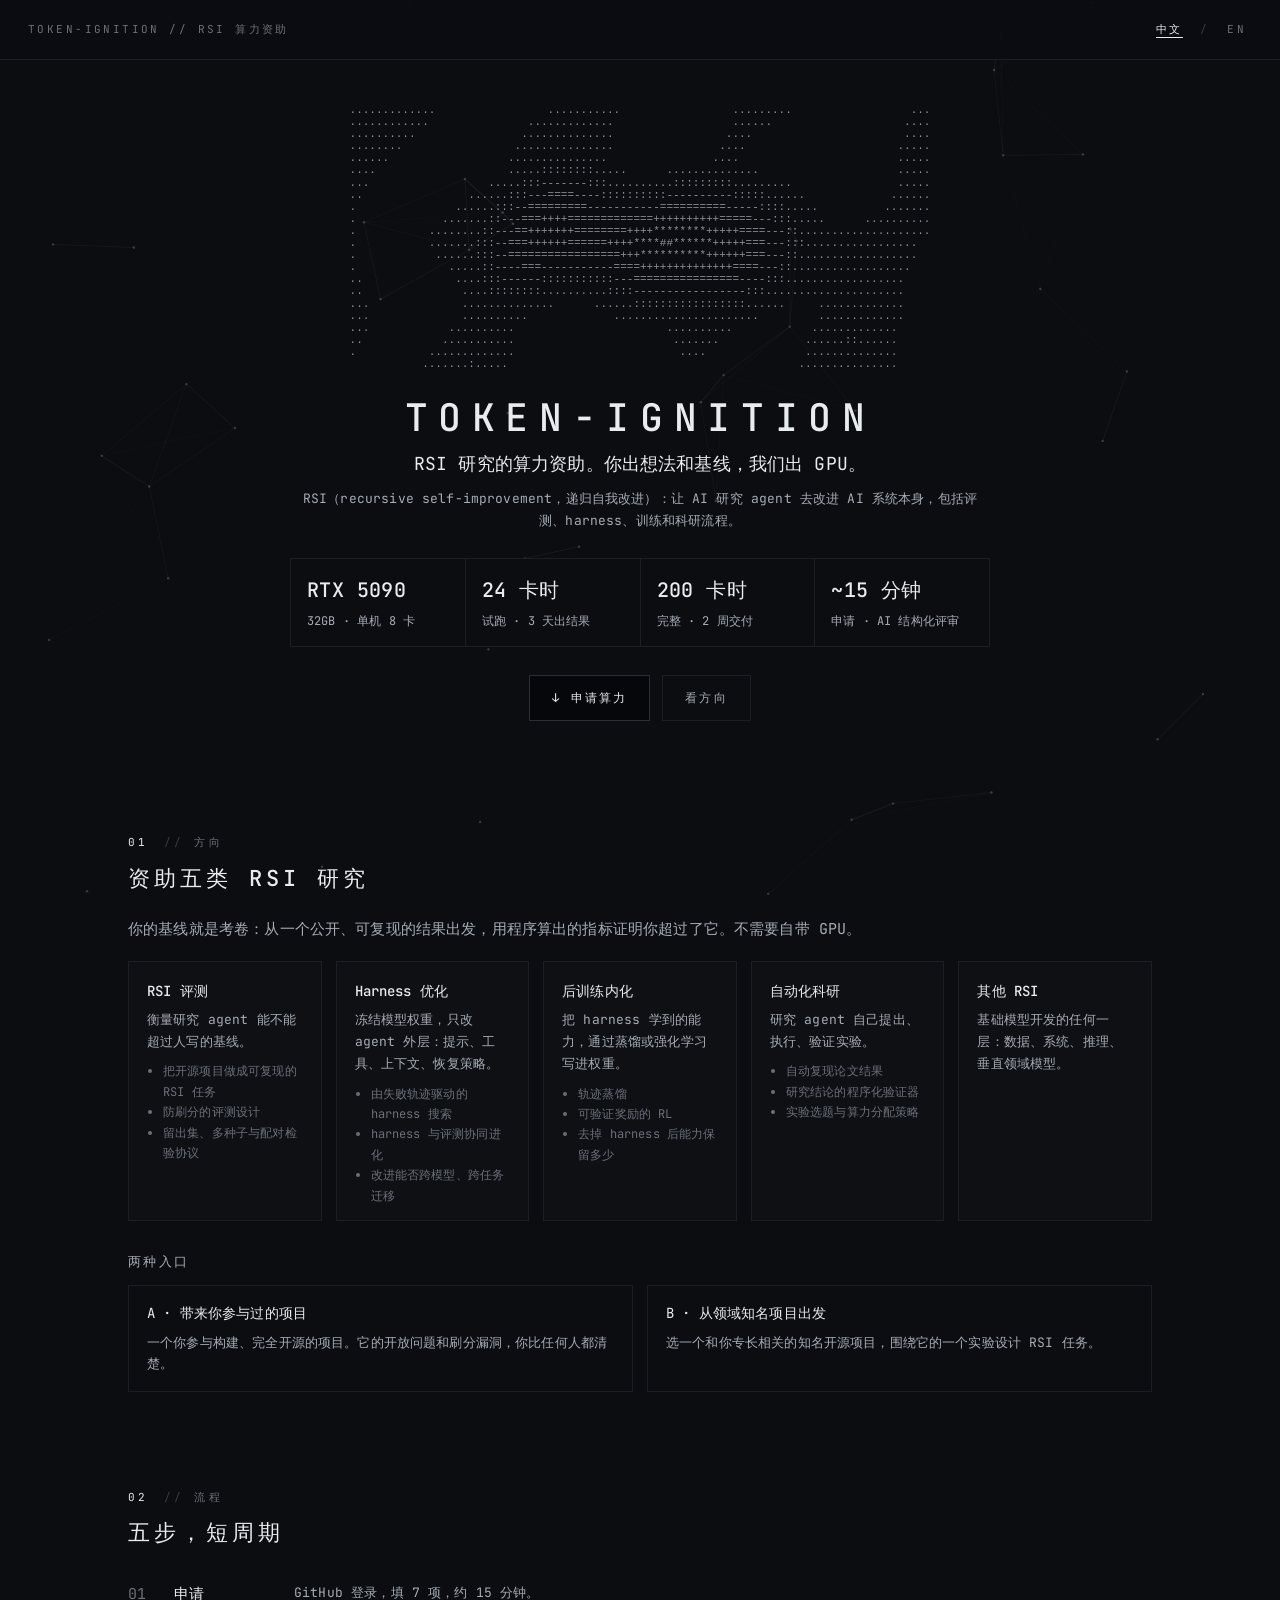
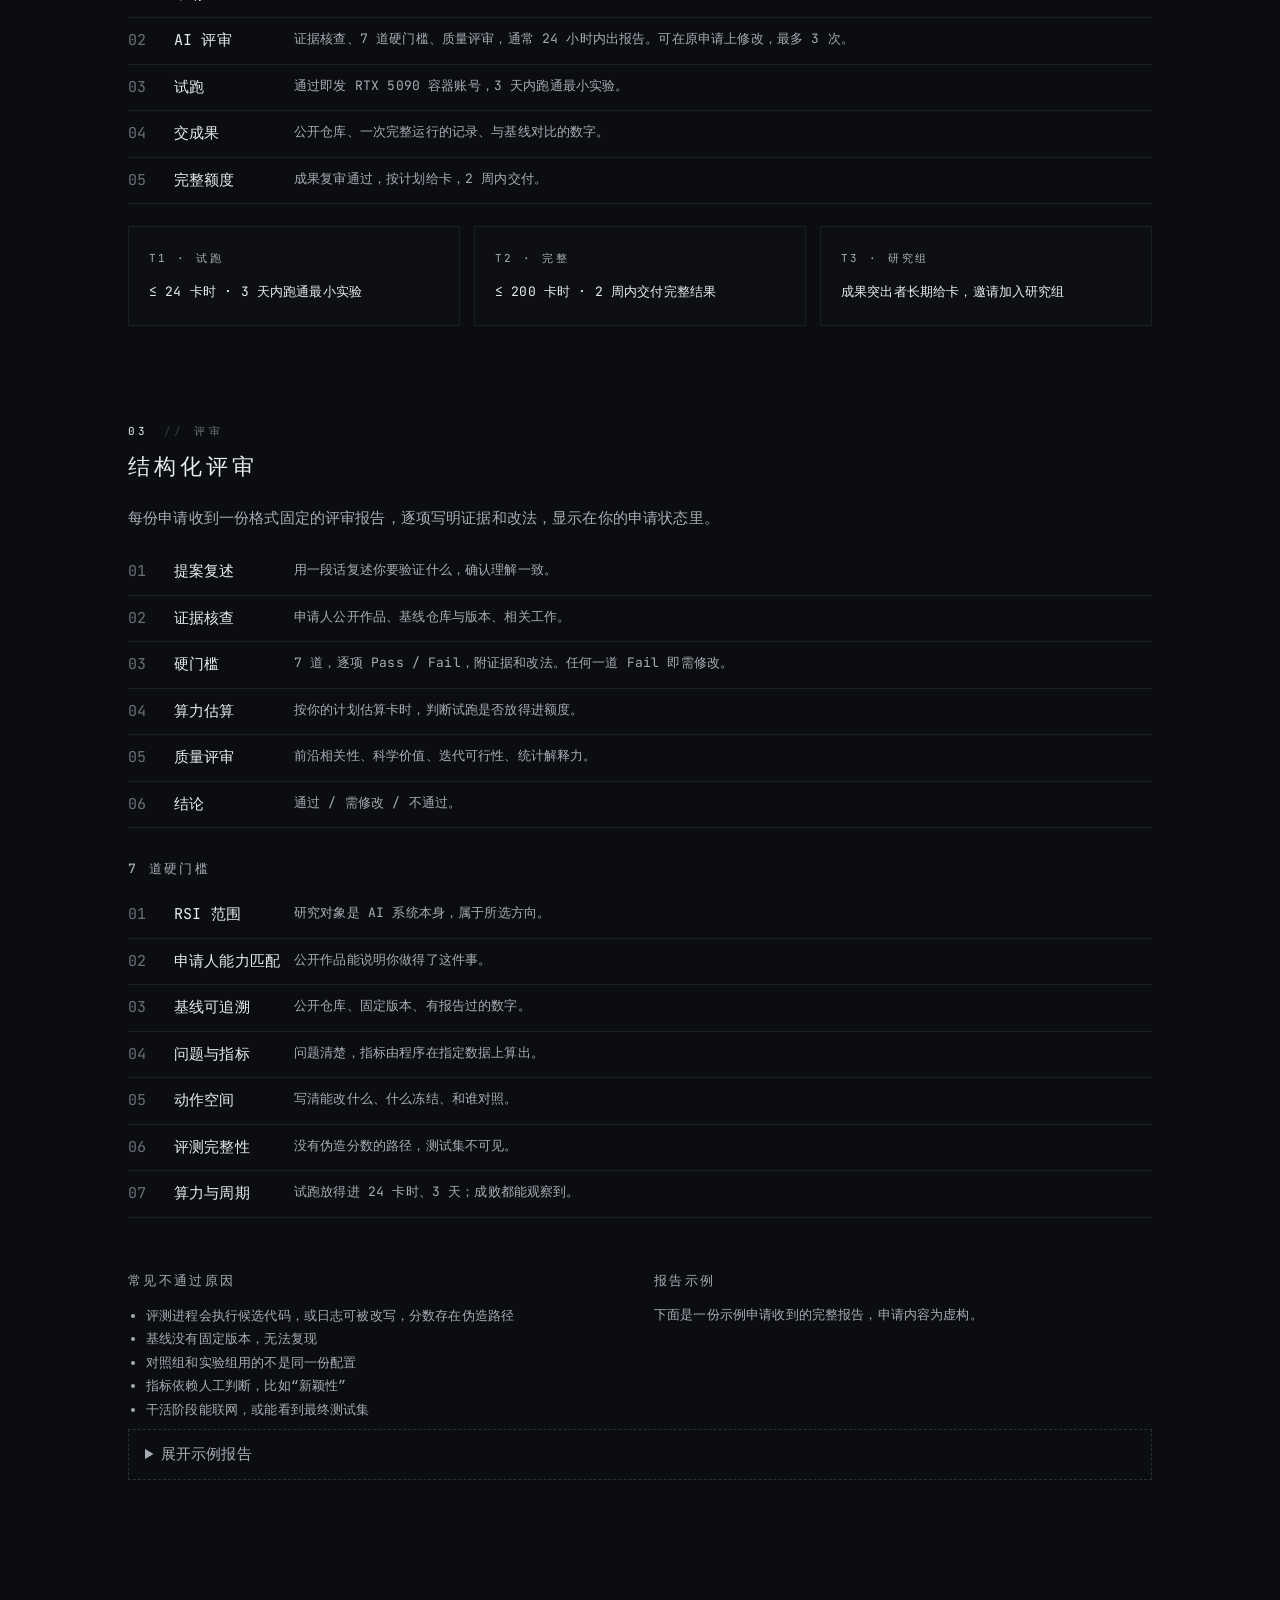
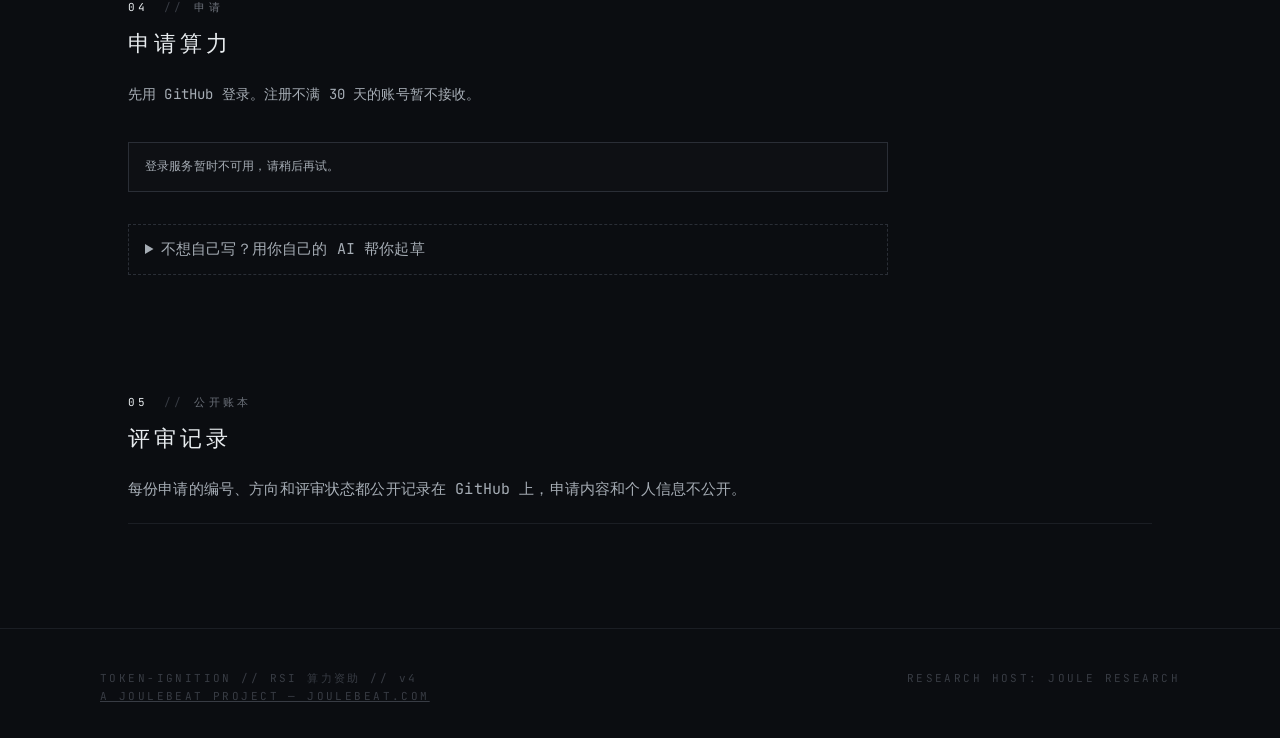
==== commit c95f366a: "v4: RSI copy, structured review report, tighter layout - Directions renamed to RSI areas; hero shows" ====
--- a/index.html
+++ b/index.html
@@ -4,14 +4,14 @@
     <meta charset="utf-8" />
     <meta name="viewport" content="width=device-width, initial-scale=1" />
     <meta http-equiv="Content-Security-Policy" content="upgrade-insecure-requests">
-    <title>TOKEN-IGNITION · 申请算力</title>
-    <meta name="description" content="Token Ignition：我们出 GPU，你来做让 AI 自己变强的研究。评测、harness 自进化、把能力训进模型、AI 做科研。约 15 分钟提交申请，AI 逐项评审。 We fund GPU compute for research on AI that improves itself." />
+    <title>TOKEN-IGNITION · RSI 算力资助</title>
+    <meta name="description" content="Token Ignition：RSI（递归自我改进）研究的 GPU 资助。RSI 评测、Harness 优化、后训练内化、自动化科研。RTX 5090，试跑 24 卡时、3 天出结果；AI 结构化评审。 GPU grants for recursive self-improvement (RSI) research." />
     <link rel="canonical" href="https://token-ignition.joulebeat.com/" />
     <meta property="og:type" content="website" />
     <meta property="og:url" content="https://token-ignition.joulebeat.com/" />
     <meta property="og:site_name" content="JouleBeat" />
-    <meta property="og:title" content="TOKEN-IGNITION · 我们出 GPU，你来做让 AI 自己变强的研究" />
-    <meta property="og:description" content="评测、harness 自进化、把能力训进模型、AI 做科研。约 15 分钟提交申请，AI 逐项评审，通过即发试跑额度。" />
+    <meta property="og:title" content="TOKEN-IGNITION · RSI 算力资助：你出想法和基线，我们出 GPU" />
+    <meta property="og:description" content="RSI 评测、Harness 优化、后训练内化、自动化科研。约 15 分钟提交申请，AI 结构化评审，通过即发 RTX 5090 试跑额度。" />
     <link rel="preconnect" href="https://fonts.googleapis.com" crossorigin />
     <link rel="preconnect" href="https://fonts.gstatic.com" crossorigin />
     <link
@@ -38,8 +38,9 @@
         <pre id="ascii-art" class="ascii-art" aria-hidden="true"></pre>
         <div class="hero-text">
           <h1 class="title">TOKEN-IGNITION</h1>
-          <p class="subtitle" data-i18n="heroSubtitle"></p>
-          <ul class="hero-facts" id="hero-facts"></ul>
+          <p class="hero-lead" data-i18n="heroLead"></p>
+          <p class="hero-def" data-i18n="heroDef"></p>
+          <div class="hero-stats" id="hero-stats"></div>
           <div class="hero-actions">
             <a href="#apply" class="cta" data-i18n="heroCTA"></a>
             <a href="#directions" class="cta cta-ghost" data-i18n="heroCTA2"></a>
@@ -54,8 +55,10 @@
           <span class="section-label" data-i18n="dirLabel"></span>
         </div>
         <h2 class="section-title" data-i18n="dirTitle"></h2>
-        <p class="prose" data-i18n="dirIntro"></p>
+        <p class="lede" data-i18n="dirIntro"></p>
         <div class="dir-grid" id="dir-grid"></div>
+        <h3 class="sub-title" data-i18n="pathsTitle"></h3>
+        <div class="paths" id="paths"></div>
       </section>
 
       <!-- FLOW -->
@@ -76,8 +79,24 @@
           <span class="section-label" data-i18n="reviewLabel"></span>
         </div>
         <h2 class="section-title" data-i18n="reviewTitle"></h2>
-        <p class="prose" data-i18n="reviewIntro"></p>
-        <ol class="kv-list" id="gate-list"></ol>
+        <p class="lede" data-i18n="reviewIntro"></p>
+        <ol class="report-outline" id="report-outline"></ol>
+        <h3 class="sub-title" data-i18n="gatesTitle"></h3>
+        <ol class="gate-spec" id="gate-list"></ol>
+        <div class="review-cols">
+          <div>
+            <h3 class="sub-title" data-i18n="failTitle"></h3>
+            <ul class="fail-list" id="fail-list"></ul>
+          </div>
+          <div>
+            <h3 class="sub-title" data-i18n="sampleTitle"></h3>
+            <p class="lede small" data-i18n="sampleIntro"></p>
+          </div>
+        </div>
+        <details class="helper sample">
+          <summary data-i18n="sampleSummary"></summary>
+          <div id="sample-report"></div>
+        </details>
       </section>
 
       <!-- APPLY -->
@@ -128,7 +147,7 @@
           <div class="field">
             <label class="field-label" for="f-evaluation"><span class="field-index">[4/7]</span> <span data-i18n="f4Label"></span></label>
             <div class="field-hint" data-i18n="f4Hint"></div>
-            <textarea id="f-evaluation" rows="3" maxlength="600" data-i18n-ph="f4Ph"></textarea>
+            <textarea id="f-evaluation" rows="4" maxlength="600" data-i18n-ph="f4Ph"></textarea>
           </div>
           <div class="field">
             <label class="field-label" for="f-plan"><span class="field-index">[5/7]</span> <span data-i18n="f5Label"></span></label>
--- a/assets/styles.css
+++ b/assets/styles.css
@@ -111,18 +111,18 @@
 /* ---------------------------------------------------------------- hero */
 
 .hero {
-  min-height: 100vh;
+  min-height: 0;
   display: flex;
   flex-direction: column;
   align-items: center;
   justify-content: center;
-  padding: 96px 28px 48px;
+  padding: 104px 28px 40px;
   text-align: center;
   position: relative;
 }
 
 .ascii-art {
-  margin: 0 0 40px;
+  margin: 0 0 28px;
   font-size: 10px;
   line-height: 1.1;
   color: var(--fg-mid);
@@ -210,9 +210,9 @@
 /* ---------------------------------------------------------------- section */
 
 .section {
-  max-width: 820px;
+  max-width: 1080px;
   margin: 0 auto;
-  padding: 120px 28px 80px;
+  padding: 72px 28px 24px;
 }
 
 .section-meta {
@@ -235,7 +235,7 @@
 }
 
 .section-title {
-  margin: 0 0 36px;
+  margin: 0 0 20px;
   font-size: 22px;
   font-weight: 500;
   letter-spacing: 0.18em;
@@ -754,7 +754,7 @@
 }
 
 .footer-row {
-  max-width: 820px;
+  max-width: 1080px;
   margin: 0 auto;
   display: flex;
   justify-content: space-between;
@@ -780,7 +780,7 @@
   }
 
   .section {
-    padding: 80px 20px 60px;
+    padding: 56px 20px 16px;
   }
 
   .field-hint {
@@ -825,12 +825,12 @@
   font-size: 14px;
 }
 .hero-facts li::before { content: "› "; color: var(--fg-dim); }
-.hero-actions { display: flex; gap: 12px; flex-wrap: wrap; }
+.hero-actions { display: flex; gap: 12px; flex-wrap: wrap; justify-content: center; }
 .cta-ghost { border-color: var(--border); color: var(--fg-mid); background: transparent; }
 
 .dir-grid {
   display: grid;
-  grid-template-columns: repeat(auto-fill, minmax(240px, 1fr));
+  grid-template-columns: repeat(5, 1fr);
   gap: 14px;
   margin-top: 18px;
 }
@@ -843,8 +843,8 @@
 .dir-card p { margin: 0 0 8px; color: var(--fg-mid); font-size: 13px; }
 .dir-card ul { margin: 0; padding-left: 16px; color: var(--fg-dim); font-size: 12px; }
 
-.flow-list { list-style: none; padding: 0; margin: 0 0 22px; }
-.flow-list li {
+.flow-list, .report-outline, .gate-spec { list-style: none; padding: 0; margin: 0 0 22px; }
+.flow-list li, .report-outline li, .gate-spec li {
   display: grid;
   grid-template-columns: 36px 110px 1fr;
   gap: 10px;
@@ -855,7 +855,7 @@
 .flow-k { color: var(--fg); }
 .flow-v { color: var(--fg-mid); font-size: 13px; }
 @media (max-width: 640px) {
-  .flow-list li { grid-template-columns: 30px 1fr; }
+  .flow-list li, .report-outline li, .gate-spec li { grid-template-columns: 30px 1fr; }
   .flow-v { grid-column: 2; }
 }
 
@@ -926,3 +926,54 @@
 .verdict.reject { color: #d9a0a0; }
 
 [hidden] { display: none !important; }
+
+/* ============================================================
+   v4 · RSI copy, structured review, tighter layout
+   ============================================================ */
+
+.submit-section { max-width: 1080px; }
+.submit-section > * { max-width: 760px; }
+.lede.small { font-size: 13px; margin: 0 0 10px; }
+.sample #sample-report { max-width: 860px; }
+.hero-lead { margin: 6px auto 10px; max-width: 760px; font-size: 18px; line-height: 1.55; color: var(--fg); }
+.hero-def { margin: 0 auto 26px; max-width: 700px; font-size: 13px; line-height: 1.7; color: var(--fg-mid); }
+.hero-stats {
+  display: grid;
+  grid-template-columns: repeat(4, minmax(0, 1fr));
+  gap: 1px;
+  background: var(--border);
+  border: 1px solid var(--border);
+  max-width: 860px;
+  margin: 0 auto 28px;
+  text-align: left;
+}
+.stat { background: var(--bg, #0b0b0c); padding: 14px 16px; }
+.stat-k { color: var(--fg); font-size: 20px; font-weight: 500; letter-spacing: 0.02em; }
+.stat-v { color: var(--fg-mid); font-size: 12px; margin-top: 4px; }
+.lede { color: var(--fg-mid); margin: 0 0 18px; max-width: 760px; line-height: 1.7; }
+.sub-title { margin: 30px 0 12px; font-size: 13px; font-weight: 500; letter-spacing: 0.18em; color: var(--fg-mid); }
+.dir-card h3 { font-size: 14px; }
+.paths { display: grid; grid-template-columns: 1fr 1fr; gap: 14px; }
+.path { border: 1px solid var(--border); padding: 16px 18px; }
+.path-k { color: var(--fg); font-size: 14px; margin-bottom: 6px; }
+.path p { margin: 0; color: var(--fg-mid); font-size: 13px; line-height: 1.65; }
+.gate-spec .flow-k { color: var(--fg); }
+.review-cols { display: grid; grid-template-columns: 1fr 1fr; gap: 28px; }
+.fail-list { margin: 0; padding-left: 18px; color: var(--fg-mid); font-size: 13px; line-height: 1.8; }
+.helper.sample { margin-top: 8px; }
+.rp-block { margin-top: 12px; }
+.rp-title { color: var(--fg-dim); font-size: 11px; letter-spacing: 0.22em; margin-bottom: 4px; }
+.review-summary { line-height: 1.65; }
+.allocation-note { font-size: 13px; color: var(--fg); }
+
+@media (max-width: 1000px) {
+  .dir-grid { grid-template-columns: repeat(2, 1fr); }
+  .hero-stats { grid-template-columns: repeat(2, minmax(0, 1fr)); }
+}
+@media (max-width: 640px) {
+  .dir-grid, .paths, .review-cols { grid-template-columns: 1fr; }
+  .hero-lead { font-size: 16px; }
+  .stat-k { font-size: 17px; }
+}
+.topbar { background: rgba(11, 13, 17, 0.94); border-bottom: 1px solid var(--border); }
+.ledger-empty { color: var(--fg-mid); font-size: 13px; padding: 14px 0; border-top: 1px solid var(--border); border-bottom: 1px solid var(--border); margin: 0; }
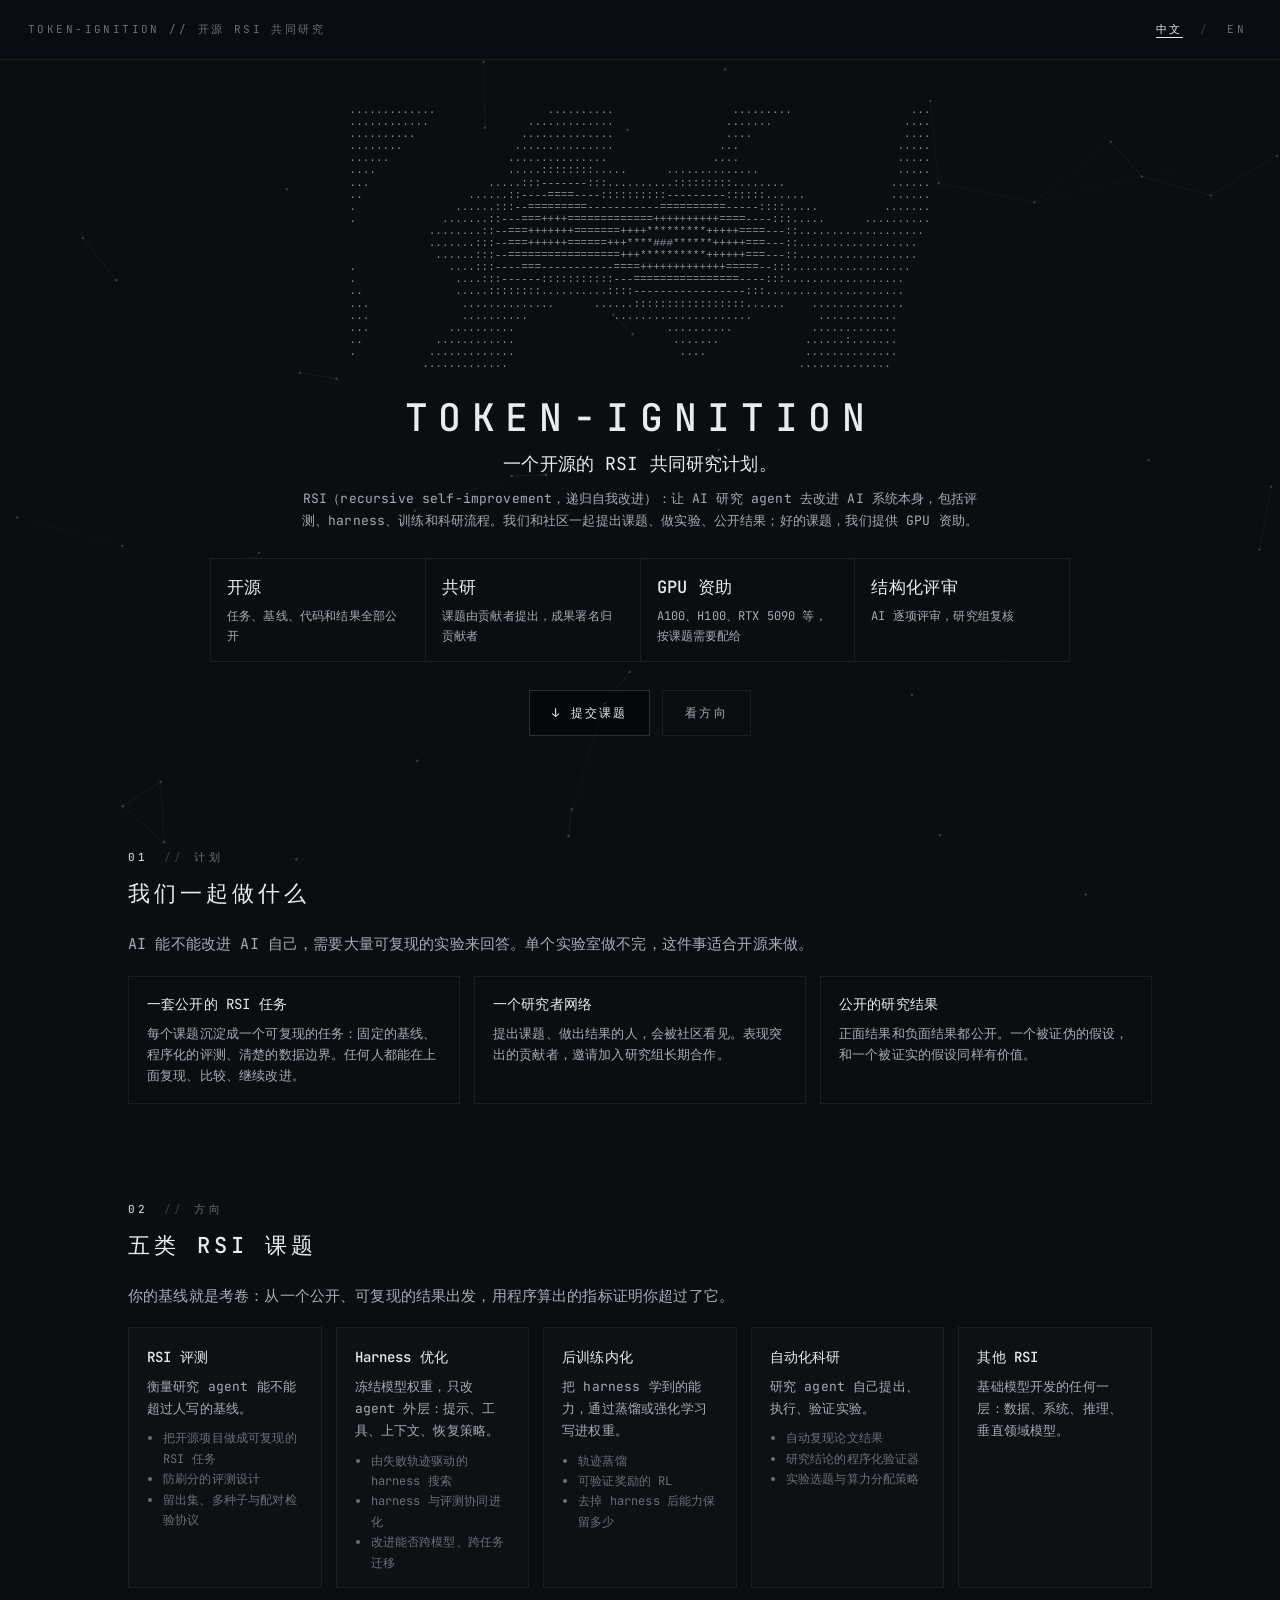
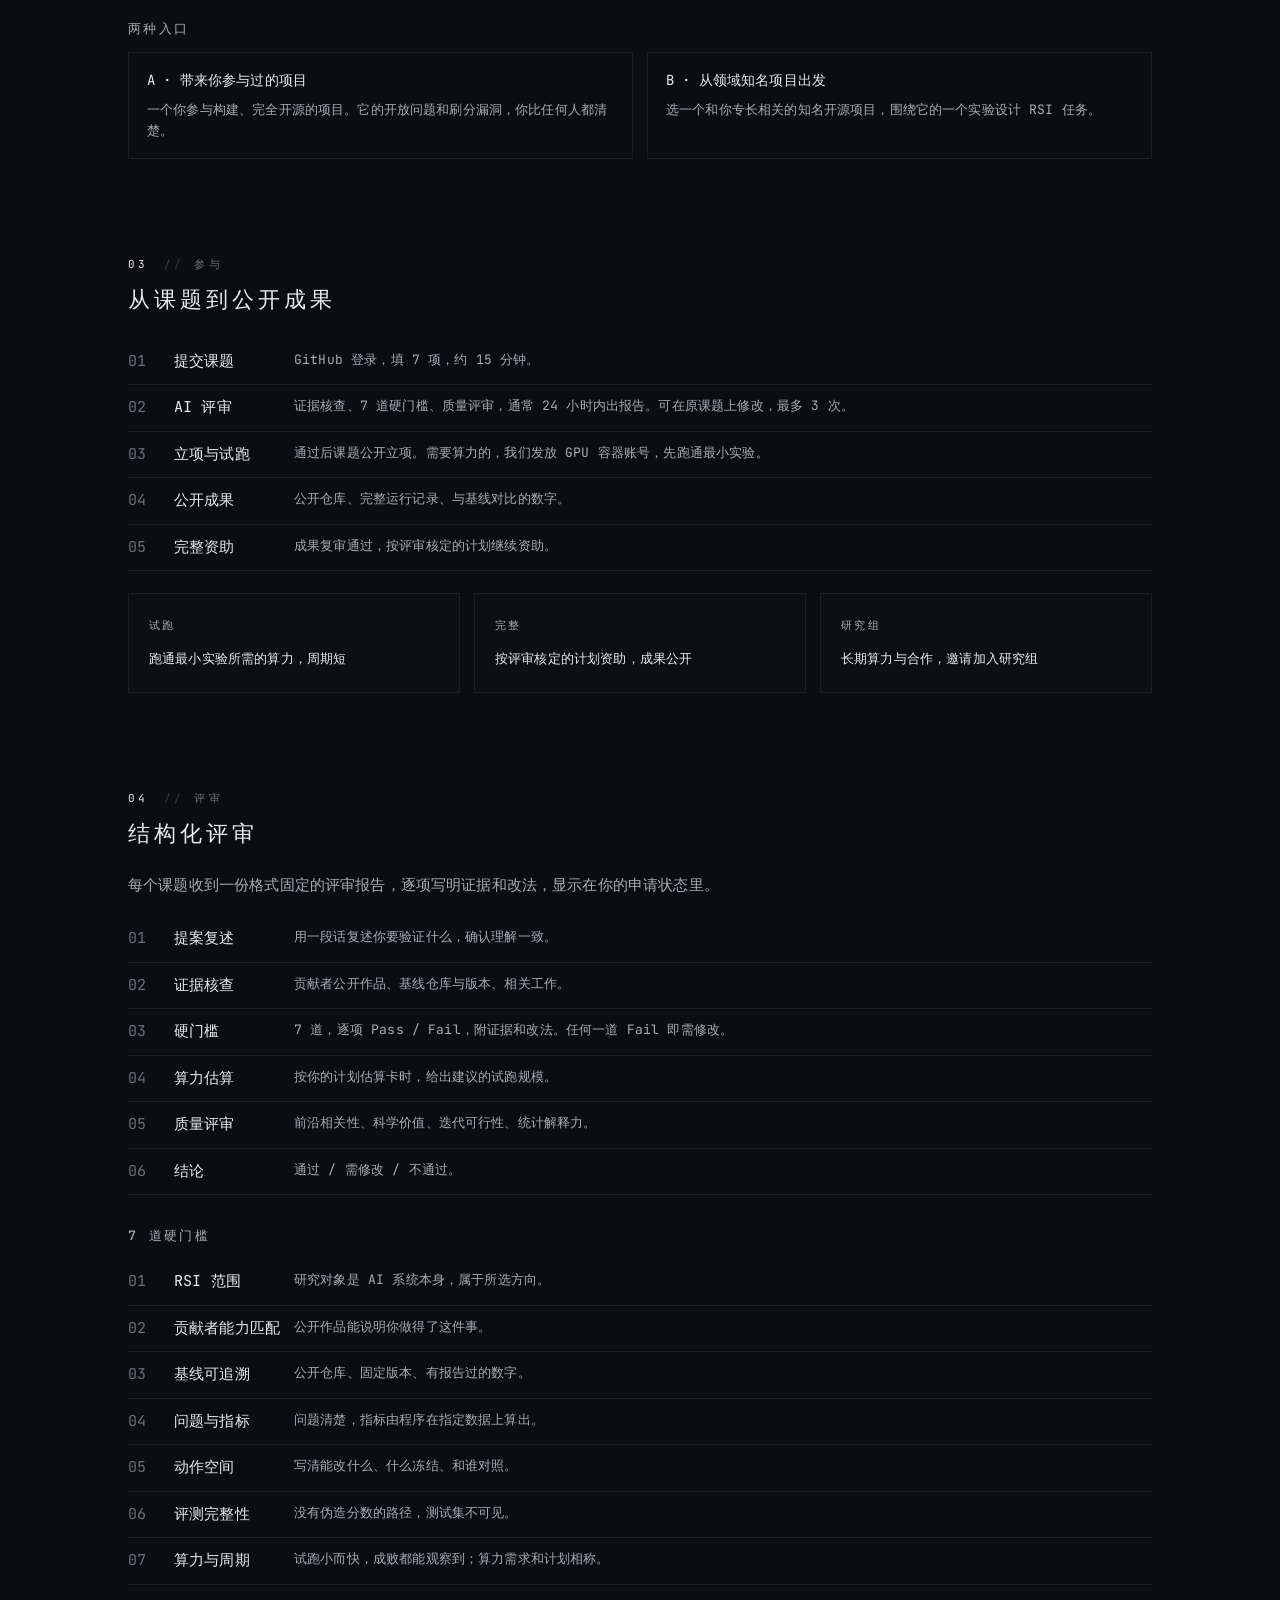
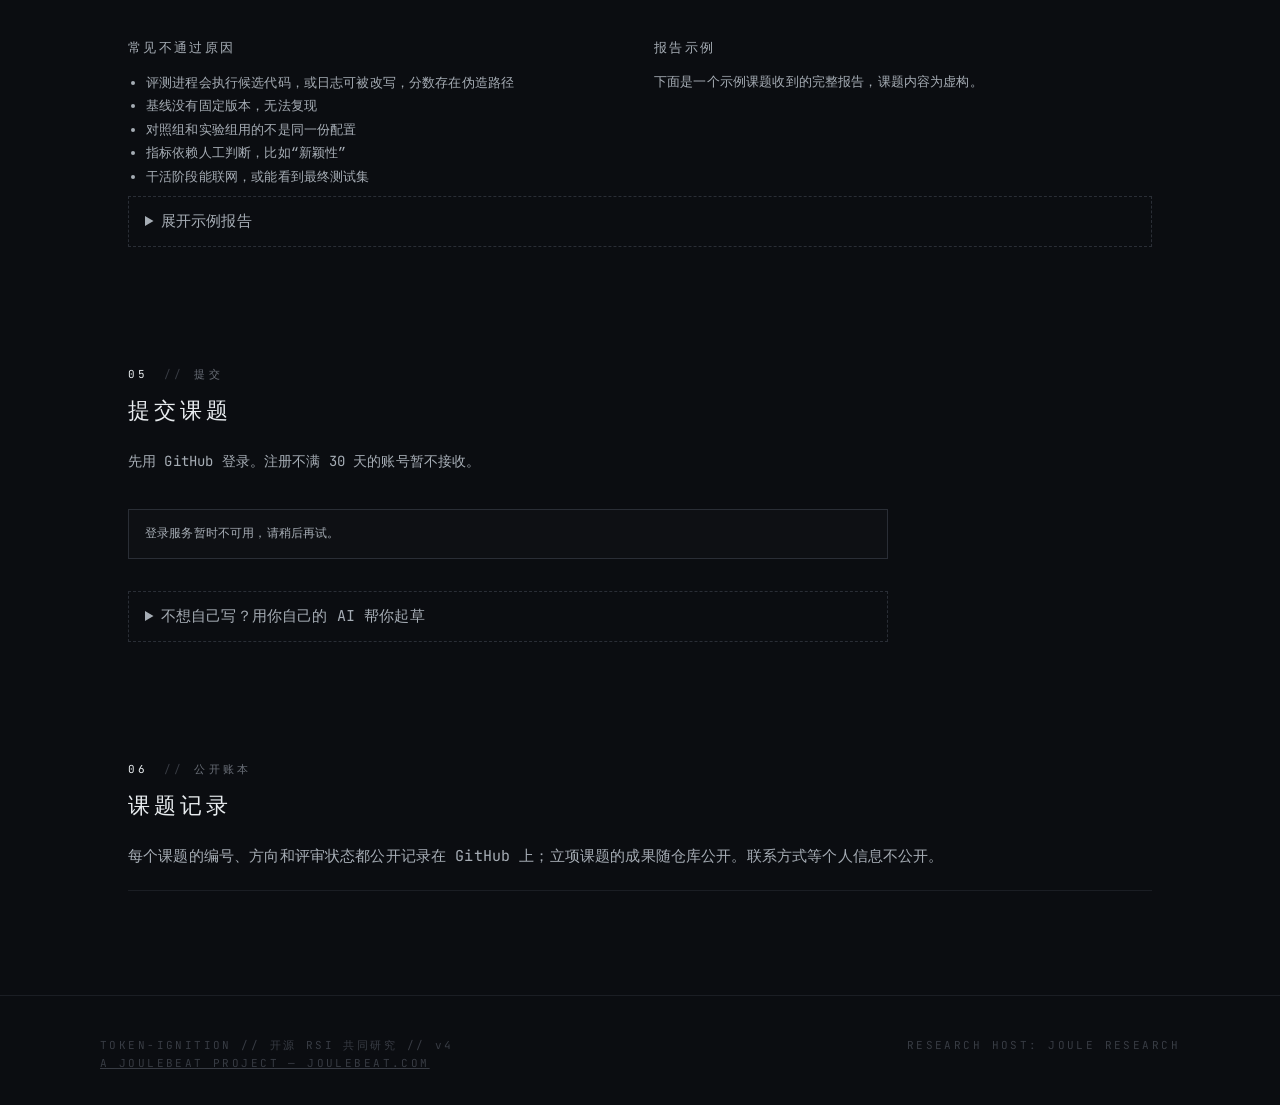
==== commit fb352320: "Reframe as open collaborative RSI research; GPU type field; no public quota caps - Hero and new 'pro" ====
--- a/index.html
+++ b/index.html
@@ -4,14 +4,14 @@
     <meta charset="utf-8" />
     <meta name="viewport" content="width=device-width, initial-scale=1" />
     <meta http-equiv="Content-Security-Policy" content="upgrade-insecure-requests">
-    <title>TOKEN-IGNITION · RSI 算力资助</title>
-    <meta name="description" content="Token Ignition：RSI（递归自我改进）研究的 GPU 资助。RSI 评测、Harness 优化、后训练内化、自动化科研。RTX 5090，试跑 24 卡时、3 天出结果；AI 结构化评审。 GPU grants for recursive self-improvement (RSI) research." />
+    <title>TOKEN-IGNITION · 开源 RSI 共同研究</title>
+    <meta name="description" content="Token Ignition：开源的 RSI（递归自我改进）共同研究计划。RSI 评测、Harness 优化、后训练内化、自动化科研；任务、代码和结果全部公开，好的课题提供 GPU 资助。 An open, collaborative research program on recursive self-improvement, with GPU grants for strong proposals." />
     <link rel="canonical" href="https://token-ignition.joulebeat.com/" />
     <meta property="og:type" content="website" />
     <meta property="og:url" content="https://token-ignition.joulebeat.com/" />
     <meta property="og:site_name" content="JouleBeat" />
-    <meta property="og:title" content="TOKEN-IGNITION · RSI 算力资助：你出想法和基线，我们出 GPU" />
-    <meta property="og:description" content="RSI 评测、Harness 优化、后训练内化、自动化科研。约 15 分钟提交申请，AI 结构化评审，通过即发 RTX 5090 试跑额度。" />
+    <meta property="og:title" content="TOKEN-IGNITION · 开源 RSI 共同研究" />
+    <meta property="og:description" content="和社区一起做 RSI 研究：提交课题，AI 结构化评审，好的课题提供 A100、H100、RTX 5090 等 GPU 资助，成果公开。" />
     <link rel="preconnect" href="https://fonts.googleapis.com" crossorigin />
     <link rel="preconnect" href="https://fonts.gstatic.com" crossorigin />
     <link
@@ -48,10 +48,21 @@
         </div>
       </section>
 
+      <!-- ABOUT -->
+      <section id="about" class="section">
+        <div class="section-meta">
+          <span class="section-num">01</span>
+          <span class="section-label" data-i18n="aboutLabel"></span>
+        </div>
+        <h2 class="section-title" data-i18n="aboutTitle"></h2>
+        <p class="lede" data-i18n="aboutIntro"></p>
+        <div class="about-list" id="about-list"></div>
+      </section>
+
       <!-- DIRECTIONS -->
       <section id="directions" class="section">
         <div class="section-meta">
-          <span class="section-num">01</span>
+          <span class="section-num">02</span>
           <span class="section-label" data-i18n="dirLabel"></span>
         </div>
         <h2 class="section-title" data-i18n="dirTitle"></h2>
@@ -64,7 +75,7 @@
       <!-- FLOW -->
       <section id="flow" class="section">
         <div class="section-meta">
-          <span class="section-num">02</span>
+          <span class="section-num">03</span>
           <span class="section-label" data-i18n="flowLabel"></span>
         </div>
         <h2 class="section-title" data-i18n="flowTitle"></h2>
@@ -75,7 +86,7 @@
       <!-- REVIEW -->
       <section id="review" class="section">
         <div class="section-meta">
-          <span class="section-num">03</span>
+          <span class="section-num">04</span>
           <span class="section-label" data-i18n="reviewLabel"></span>
         </div>
         <h2 class="section-title" data-i18n="reviewTitle"></h2>
@@ -102,7 +113,7 @@
       <!-- APPLY -->
       <section id="apply" class="section submit-section">
         <div class="section-meta">
-          <span class="section-num">04</span>
+          <span class="section-num">05</span>
           <span class="section-label" data-i18n="applyLabel"></span>
         </div>
         <h2 class="section-title" data-i18n="applyTitle"></h2>
@@ -157,6 +168,8 @@
           <div class="field">
             <label class="field-label"><span class="field-index">[6/7]</span> <span data-i18n="f6Label"></span></label>
             <div class="field-hint" data-i18n="f6Hint"></div>
+            <label class="field-sub-label" for="f-gpu-type" data-i18n="f6Type"></label>
+            <input id="f-gpu-type" type="text" maxlength="40" data-i18n-ph="f6TypePh" />
             <div class="field-pair">
               <label class="field-sub-label" for="f-gpu-trial" data-i18n="f6Trial"></label>
               <input id="f-gpu-trial" type="number" min="1" step="1" />
@@ -214,7 +227,7 @@
       <!-- LEDGER -->
       <section id="ledger" class="section">
         <div class="section-meta">
-          <span class="section-num">05</span>
+          <span class="section-num">06</span>
           <span class="section-label" data-i18n="ledgerLabel"></span>
         </div>
         <h2 class="section-title" data-i18n="ledgerTitle"></h2>
--- a/assets/styles.css
+++ b/assets/styles.css
@@ -977,3 +977,7 @@
 }
 .topbar { background: rgba(11, 13, 17, 0.94); border-bottom: 1px solid var(--border); }
 .ledger-empty { color: var(--fg-mid); font-size: 13px; padding: 14px 0; border-top: 1px solid var(--border); border-bottom: 1px solid var(--border); margin: 0; }
+.about-list { display: grid; grid-template-columns: repeat(3, 1fr); gap: 14px; }
+@media (max-width: 900px) { .about-list { grid-template-columns: 1fr; } }
+.stat-k { font-size: 17px; }
+#f-gpu-type { margin-bottom: 10px; }
